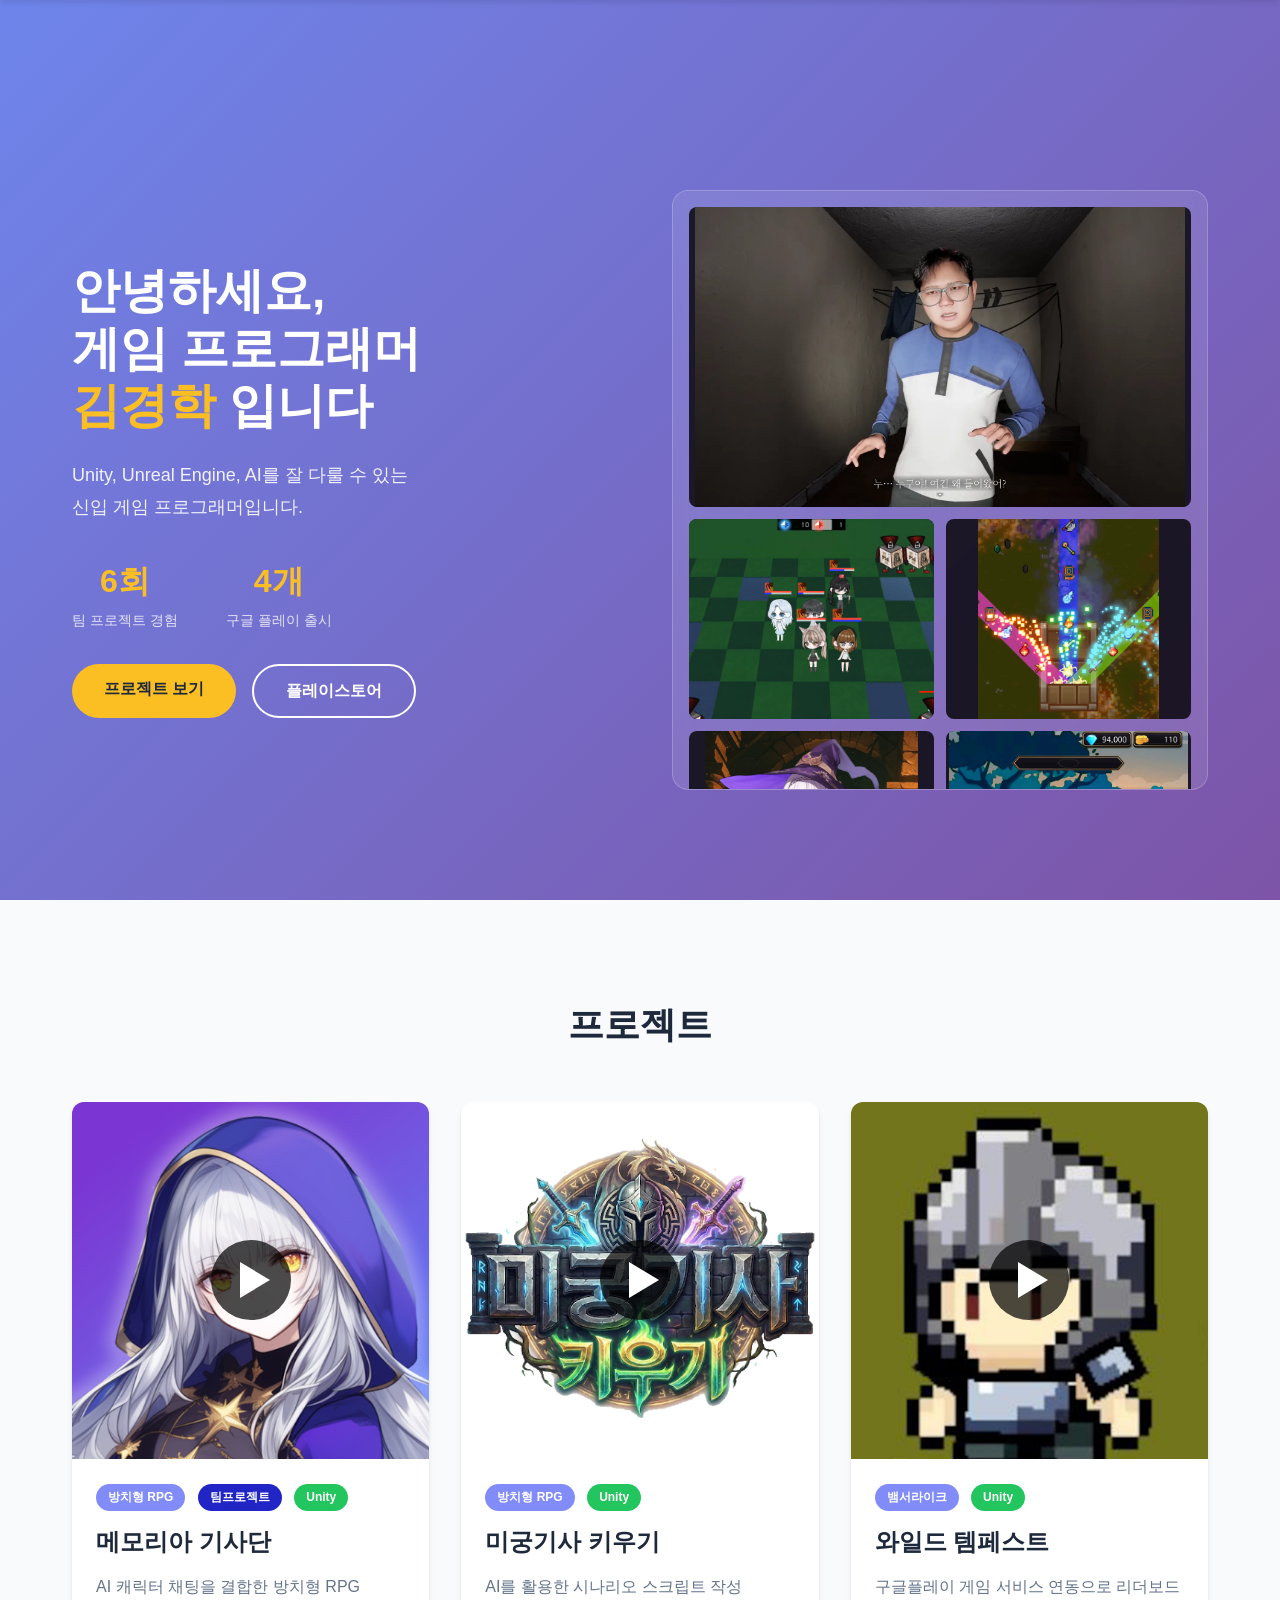
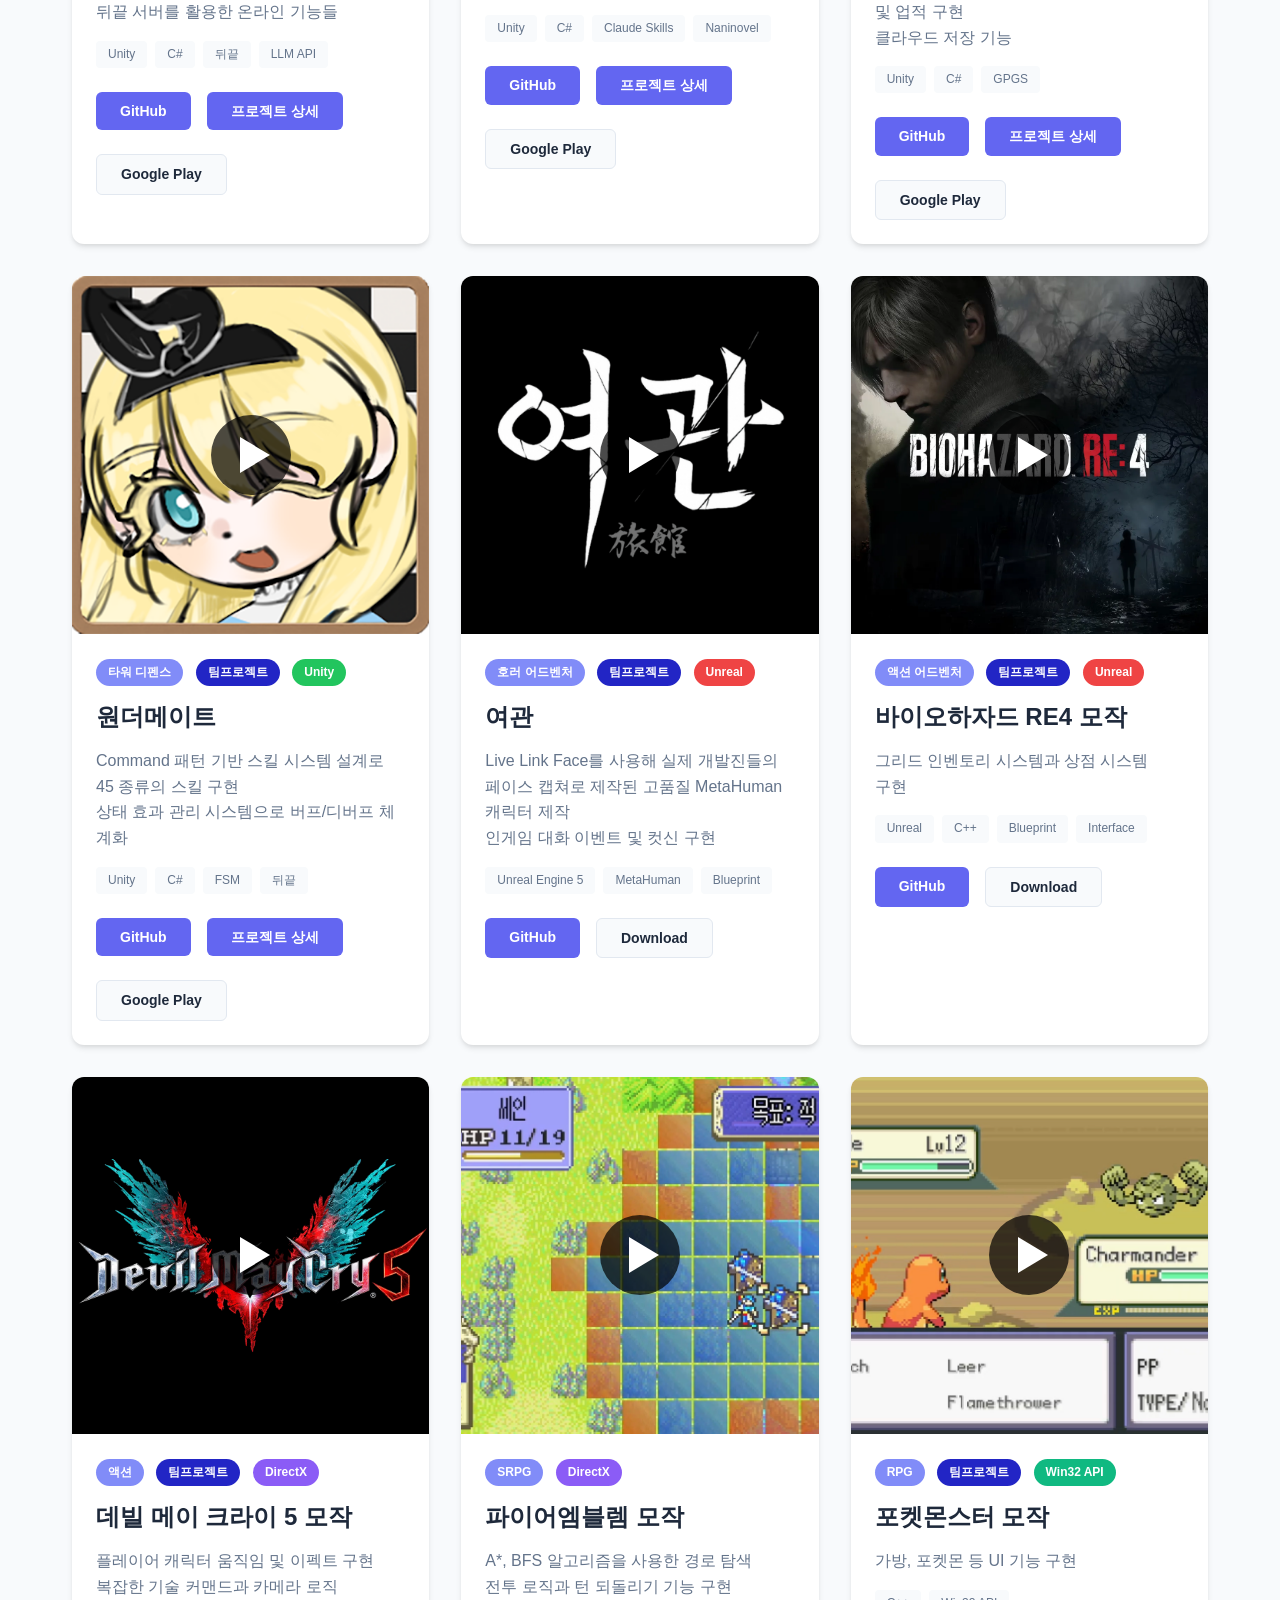
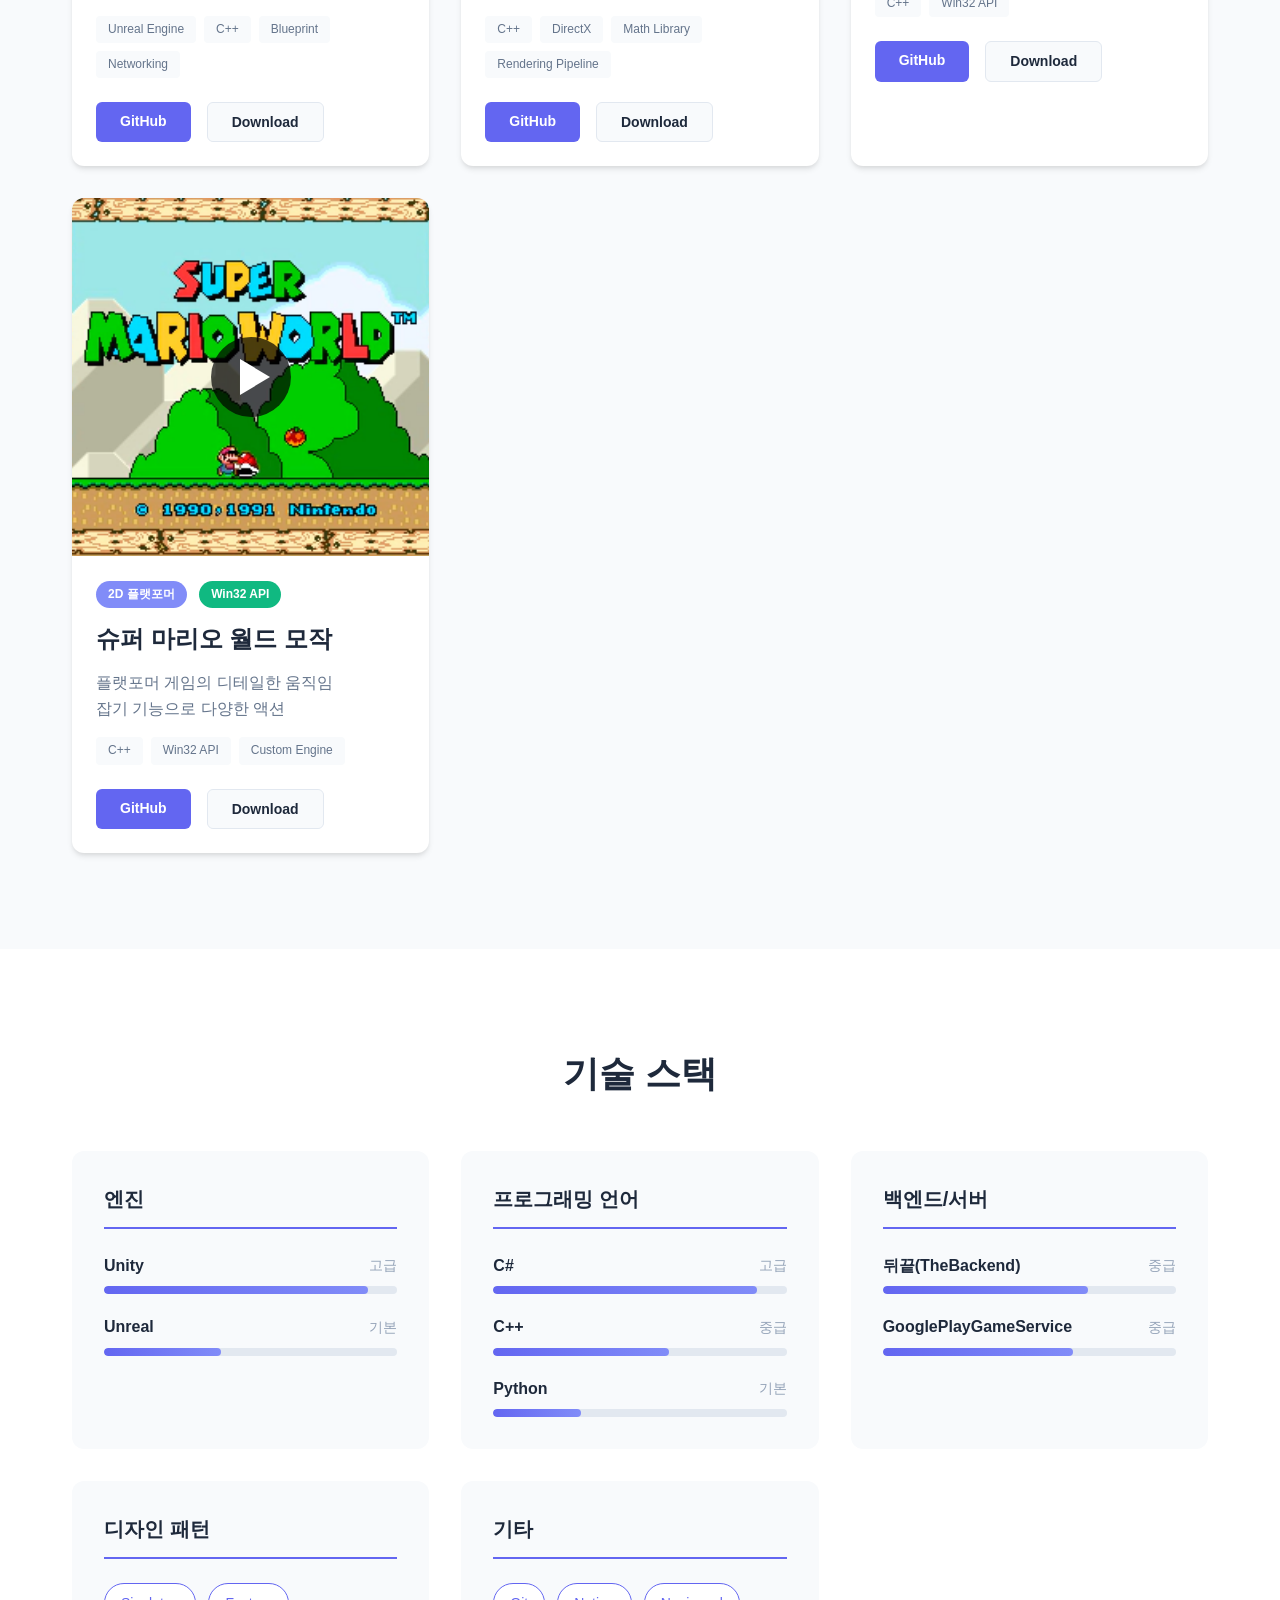
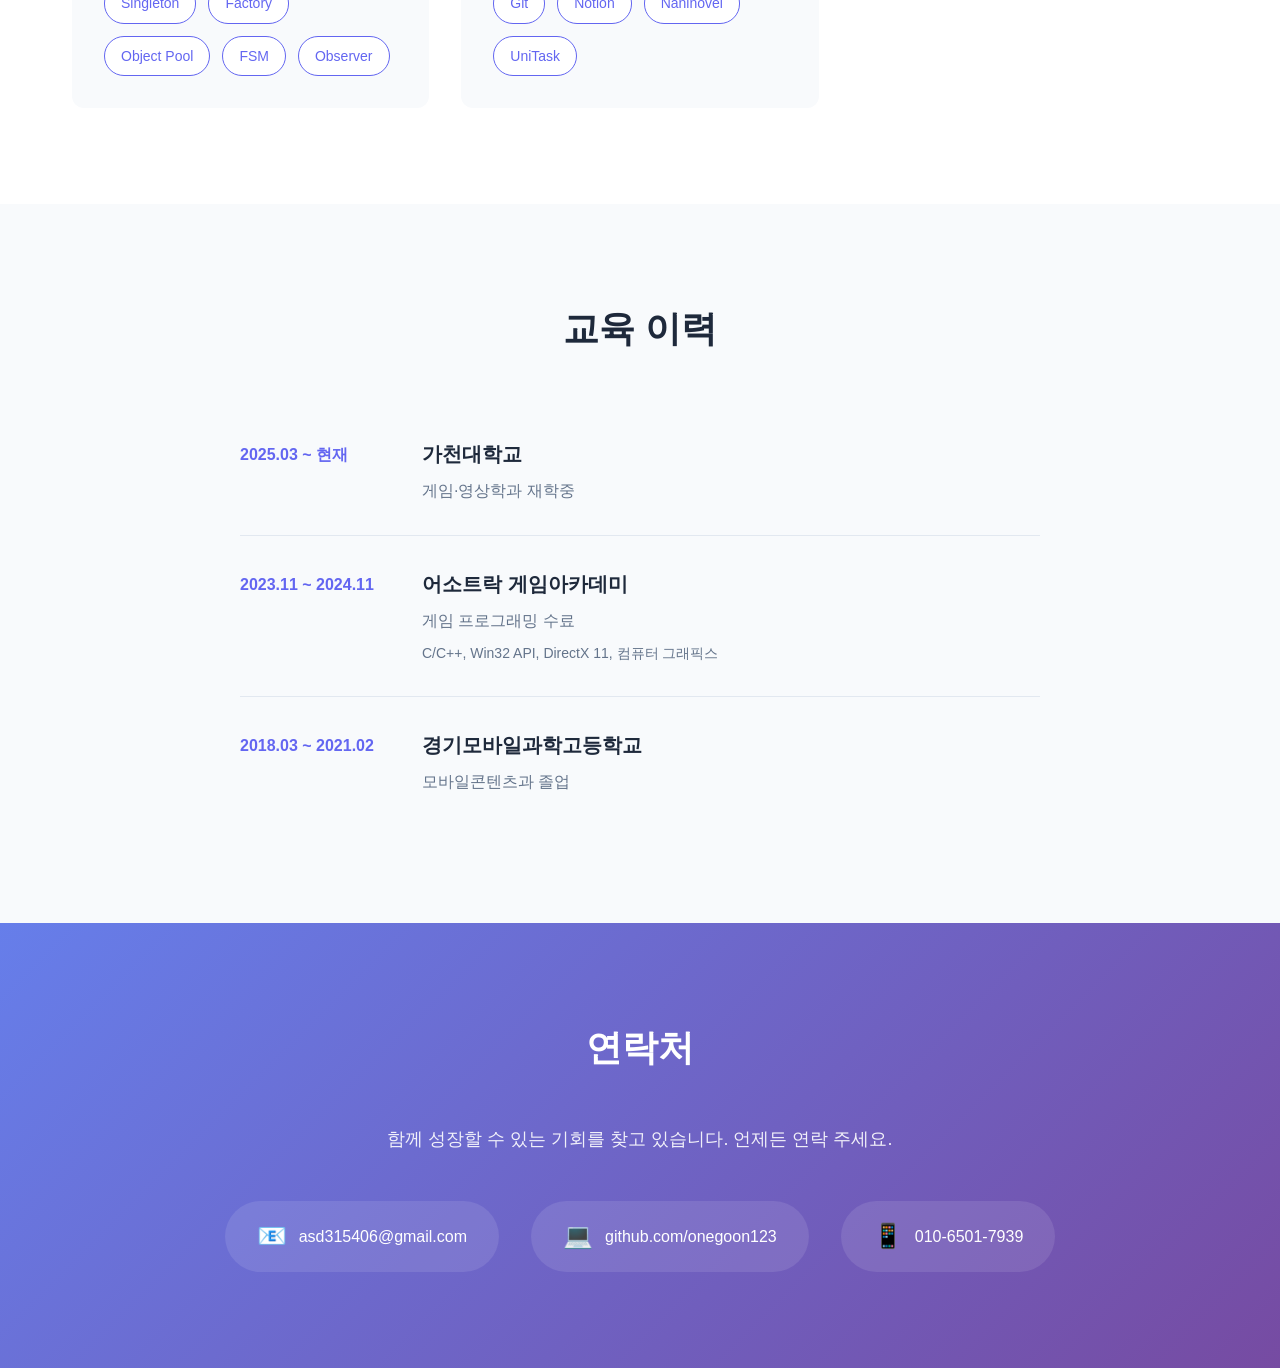
==== index.html @ 4d5b037d "메인페이지 업데이트" ====
<!DOCTYPE html>
<html lang="ko">
<head>
    <meta charset="UTF-8">
    <meta name="viewport" content="width=device-width, initial-scale=1.0">
    <title>김경학 - 게임 프로그래머 포트폴리오</title>

    <!-- SEO Meta Tags -->
    <meta name="description" content="김경학의 게임 프로그래머 포트폴리오. Unity, C#, 뒤끝 등을 활용한 방치형 RPG, 뱀서라이크, 타워 디펜스 등 다양한 장르의 게임 개발 프로젝트 소개">
    <meta name="keywords" content="게임 프로그래머, 유니티, Unity, C#, 게임 개발, 방치형 RPG, 뱀서라이크, 타워 디펜스, 포트폴리오, 뒤끝, GPGS">
    <meta name="author" content="김경학">
    <meta name="robots" content="index, follow">
    <meta name="theme-color" content="#6366f1">

    <!-- Open Graph / Facebook / KakaoTalk -->
    <meta property="og:type" content="website">
    <meta property="og:site_name" content="김경학 포트폴리오">
    <meta property="og:title" content="김경학 - 게임 프로그래머 포트폴리오">
    <meta property="og:description" content="Unity, C# 전문 게임 프로그래머 김경학의 포트폴리오. 방치형 RPG, 뱀서라이크, 타워 디펜스 등 다양한 게임 개발 프로젝트를 확인하세요.">
    <meta property="og:url" content="https://onegoon123.github.io/portfolio/">
    <meta property="og:image" content="./Images/metaimage.webp">
    <meta property="og:image:alt" content="김경학 게임 프로그래머 포트폴리오 대표 이미지">
    <meta property="og:image:width" content="1200">
    <meta property="og:image:height" content="630">
    <meta property="og:locale" content="ko_KR">

    <!-- Twitter -->
    <meta name="twitter:card" content="summary_large_image">
    <meta name="twitter:title" content="김경학 - 게임 프로그래머 포트폴리오">
    <meta name="twitter:description" content="Unity, C# 전문 게임 프로그래머 김경학의 포트폴리오. 방치형 RPG, 뱀서라이크, 타워 디펜스 등 다양한 게임 개발 프로젝트를 확인하세요.">
    <meta name="twitter:image" content="./Images/metaimage.webp">

    <!-- Canonical URL -->
    <link rel="canonical" href="https://onegoon123.github.io/portfolio/">

    <!-- Preconnect -->
    <link rel="preconnect" href="https://fonts.googleapis.com">
    <link rel="preconnect" href="https://fonts.gstatic.com" crossorigin>

    <link rel="stylesheet" href="css/style.css">
</head>
<body>
    <!-- Navigation -->
    <nav class="navbar">
        <div class="container">
            <a href="#" class="logo">김경학 Portfolio</a>
            <div class="nav-menu" id="navMenu">
                <a href="#about" class="nav-link">소개</a>
                <div class="nav-item dropdown">
                    <a href="#" class="nav-link dropdown-toggle">프로젝트</a>
                    <div class="dropdown-menu">
                        <a href="메모리아기사단_상세.html" class="dropdown-item">메모리아 기사단</a>
                        <a href="미궁기사키우기_상세.html" class="dropdown-item">미궁기사 키우기</a>
                        <a href="와일드템페스트_상세.html" class="dropdown-item">와일드 템페스트</a>
                        <a href="원더메이트_상세.html" class="dropdown-item">원더메이트</a>
                    </div>
                </div>
                <a href="#skills" class="nav-link">기술 스택</a>
                <a href="#contact" class="nav-link">연락처</a>
            </div>
            <button class="hamburger" id="hamburger">
                <span></span>
                <span></span>
                <span></span>
            </button>
        </div>
    </nav>

    <!-- Hero Section -->
    <section class="hero" id="about">
        <div class="container">
            <div class="hero-content">
                <div class="hero-text">
                    <h1>안녕하세요,<br>게임 프로그래머<br><span class="highlight">김경학</span> 입니다</h1>
                    <p class="hero-subtitle">Unity, Unreal Engine, AI를 잘 다룰 수 있는<br>신입 게임 프로그래머입니다.</p>
                    <div class="hero-stats">
                        <div class="stat-item">
                            <span class="stat-number">6회</span>
                            <span class="stat-label">팀 프로젝트 경험</span>
                        </div>
                        <div class="stat-item">
                            <span class="stat-number">4개</span>
                            <span class="stat-label">구글 플레이 출시</span>
                        </div>
                    </div>
                    <div class="hero-buttons">
                        <a href="#projects" class="btn btn-primary">프로젝트 보기</a>
                        <a href="https://play.google.com/store/apps/developer?id=KH%EA%B2%8C%EC%9E%84&hl=ko" class="btn btn-outline" target="_blank" rel="noopener">플레이스토어</a>
                    </div>
                </div>
                <div class="hero-image">
                    <div class="screenshot-gallery">
                        <div class="screenshot-item" data-src="./Images/스크린샷1.webp">
                            <img src="./Images/스크린샷1.webp" alt="게임 스크린샷 1" class="screenshot">
                            <div class="screenshot-description">
                                <div class="screenshot-title">여관</div>
                                <div class="screenshot-desc">페이스 캡쳐로 제작한 메타휴먼 캐릭터</div>
                            </div>
                        </div>
                        <div class="screenshot-item" data-src="./Images/스크린샷2.webp">
                            <img src="./Images/스크린샷2.webp" alt="게임 스크린샷 2" class="screenshot">
                            <div class="screenshot-description">
                                <div class="screenshot-title">원더메이트</div>
                                <div class="screenshot-desc">타워 디펜스</div>
                            </div>
                        </div>
                        <div class="screenshot-item" data-src="./Images/스크린샷3.webp">
                            <img src="./Images/스크린샷3.webp" alt="게임 스크린샷 3" class="screenshot">
                            <div class="screenshot-description">
                                <div class="screenshot-title">와일드 템페스트</div>
                                <div class="screenshot-desc">뱀서라이크 보물상자 연출</div>
                            </div>
                        </div>
                        <div class="screenshot-item" data-src="./Images/스크린샷4.webp">
                            <img src="./Images/스크린샷4.webp" alt="게임 스크린샷 4" class="screenshot">
                            <div class="screenshot-description">
                                <div class="screenshot-title">미궁기사 키우기</div>
                                <div class="screenshot-desc">AI 활용 비주얼노벨 스크립트</div>
                            </div>
                        </div>
                        <div class="screenshot-item" data-src="./Images/스크린샷5.webp">
                            <img src="./Images/스크린샷5.webp" alt="게임 스크린샷 5" class="screenshot">
                            <div class="screenshot-description">
                                <div class="screenshot-title">메모리아 기사단</div>
                                <div class="screenshot-desc">방치형 RPG</div>
                            </div>
                        </div>
                        <div class="screenshot-item" data-src="./Images/스크린샷6.webp">
                            <img src="./Images/스크린샷6.webp" alt="게임 스크린샷 6" class="screenshot">
                            <div class="screenshot-description">
                                <div class="screenshot-title">메모리아 기사단</div>
                                <div class="screenshot-desc">LLM 캐릭터 채팅</div>
                            </div>
                        </div>
                        <div class="screenshot-item" data-src="./Images/스크린샷7.webp">
                            <img src="./Images/스크린샷7.webp" alt="게임 스크린샷 7" class="screenshot">
                            <div class="screenshot-description">
                                <div class="screenshot-title">DMC5 모작</div>
                                <div class="screenshot-desc">3D 액션</div>
                            </div>
                        </div>
                        <div class="screenshot-item" data-src="./Images/스크린샷8.webp">
                            <img src="./Images/스크린샷8.webp" alt="게임 스크린샷 8" class="screenshot">
                            <div class="screenshot-description">
                                <div class="screenshot-title">바이오하자드 RE4 모작</div>
                                <div class="screenshot-desc">그리드 인벤토리 시스템</div>
                            </div>
                        </div>
                        <div class="screenshot-item" data-src="./Images/스크린샷9.webp">
                            <img src="./Images/스크린샷9.webp" alt="게임 스크린샷 9" class="screenshot">
                            <div class="screenshot-description">
                                <div class="screenshot-title">바이오하자드 RE4 모작</div>
                                <div class="screenshot-desc">상점</div>
                            </div>
                        </div>
                    </div>
                </div>

                <!-- Image Modal -->
                <div id="imageModal" class="image-modal">
                    <span class="modal-close">&times;</span>
                    <img class="modal-content" id="modalImage">
                </div>
            </div>
        </div>
    </section>

    <!-- Projects Section -->
    <section class="projects" id="projects">
        <div class="container">
            <h2 class="section-title">프로젝트</h2>
            <div class="project-grid">

                <!-- Project 1 -->
                <div class="project-card">
                    <div class="project-image">
                        <a href="https://youtube.com/shorts/ODL8KZSSxWY?feature=share" class="video-thumbnail" target="_blank" rel="noopener">
                            <img src="./Images/메모리아기사단.webp" alt="메모리아 기사단 게임플레이 영상">
                            <div class="play-icon"></div>
                        </a>
                    </div>
                    <div class="project-content">
                        <span class="project-tag">방치형 RPG</span>
                        <span class="teamproject-tag">팀프로젝트</span>
                        <span class="engine-tag unity">Unity</span>
                        <h3 class="project-title">메모리아 기사단</h3>
                        <p class="project-description">AI 캐릭터 채팅을 결합한 방치형 RPG<br>뒤끝 서버를 활용한 온라인 기능들</p>
                        <div class="project-tech">
                            <span>Unity</span>
                            <span>C#</span>
                            <span>뒤끝</span>
                            <span>LLM API</span>
                        </div>
                        <div class="project-links">
                            <a href="https://github.com/onegoon123/MemoriaKnights" class="project-link" target="_blank" rel="noopener">GitHub</a>
                            <a href="메모리아기사단_상세.html" class="project-link" target="_blank" rel="noopener">프로젝트 상세</a>
                        </div>
                        <div class="project-links">
                            <a href="https://play.google.com/store/apps/details?id=com.WIG.ProjectWIG&pcampaignid=web_share" class="project-link demo" target="_blank" rel="noopener" download>Google Play</a>
                        </div>
                    </div>
                </div>

                <!-- Project 2 -->
                <div class="project-card">
                    <div class="project-image">
                        <a href="https://youtu.be/R8dcmggL7q8?si=8H-XpV94zPBIIrs_" class="video-thumbnail" target="_blank" rel="noopener">
                            <img src="./Images/미궁기사키우기.webp" alt="미궁기사 키우기 게임플레이 영상">
                            <div class="play-icon"></div>
                        </a>
                    </div>
                    <div class="project-content">
                        <span class="project-tag">방치형 RPG</span>
                        <span class="engine-tag unity">Unity</span>
                        <h3 class="project-title">미궁기사 키우기</h3>
                        <p class="project-description">AI를 활용한 시나리오 스크립트 작성</p>
                        <div class="project-tech">
                            <span>Unity</span>
                            <span>C#</span>
                            <span>Claude Skills</span>
                            <span>Naninovel</span>
                        </div>
                        <div class="project-links">
                            <a href="https://github.com/onegoon123/LabyrinthKnight" class="project-link" target="_blank" rel="noopener">GitHub</a>
                            <a href="미궁기사키우기_상세.html" class="project-link" target="_blank" rel="noopener">프로젝트 상세</a>
                        </div>
                        <div class="project-links">
                            <a href="https://play.google.com/store/apps/details?id=com.KH.IG&pcampaignid=web_share" class="project-link demo" target="_blank" rel="noopener" download>Google Play</a>
                        </div>
                    </div>
                </div>

                <!-- Project 3 -->
                <div class="project-card">
                    <div class="project-image">
                        <a href="https://youtu.be/-uOmkaCi350?si=SIkBk0OjHL1WrGm2" class="video-thumbnail" target="_blank" rel="noopener">
                            <img src="./Images/와일드템페스트.webp" alt="와일드 템페스트 게임플레이 영상">
                            <div class="play-icon"></div>
                        </a>
                    </div>
                    <div class="project-content">
                        <span class="project-tag">뱀서라이크</span>
                        <span class="engine-tag unity">Unity</span>
                        <h3 class="project-title">와일드 템페스트</h3>
                        <p class="project-description">구글플레이 게임 서비스 연동으로 리더보드 및 업적 구현<br>클라우드 저장 기능</p>
                        <div class="project-tech">
                            <span>Unity</span>
                            <span>C#</span>
                            <span>GPGS</span>
                        </div>
                        <div class="project-links">
                            <a href="https://github.com/onegoon123" class="project-link" target="_blank" rel="noopener">GitHub</a>
                            <a href="와일드템페스트_상세.html" class="project-link" target="_blank" rel="noopener">프로젝트 상세</a>
                        </div>
                        <div class="project-links">
                            <a href="https://play.google.com/store/apps/details?id=com.KHGame.WildSurvival&pcampaignid=web_share" class="project-link demo" target="_blank" rel="noopener" download>Google Play</a>
                        </div>
                    </div>
                </div>

                <!-- Project 4 -->
                <div class="project-card">
                    <div class="project-image">
                        <a href="https://youtu.be/OwavoZ98NgQ?si=WJg5D1sNNLtlOjkW" class="video-thumbnail" target="_blank" rel="noopener">
                            <img src="./Images/원더메이트.webp" alt="원더메이트" class="project-img">
                            <div class="play-icon"></div>
                        </a>
                    </div>
                    <div class="project-content">
                        <span class="project-tag">타워 디펜스</span>
                        <span class="teamproject-tag">팀프로젝트</span>
                        <span class="engine-tag unity">Unity</span>
                        <h3 class="project-title">원더메이트</h3>
                        <p class="project-description">Command 패턴 기반 스킬 시스템 설계로 45 종류의 스킬 구현<br>상태 효과 관리 시스템으로 버프/디버프 체계화</p>
                        <div class="project-tech">
                            <span>Unity</span>
                            <span>C#</span>
                            <span>FSM</span>
                            <span>뒤끝</span>
                        </div>
                        <div class="project-links">
                            <a href="https://github.com/onegoon123" class="project-link" target="_blank" rel="noopener">GitHub</a>
                            <a href="원더메이트_상세.html" class="project-link" target="_blank" rel="noopener">프로젝트 상세</a>
                        </div>
                        <div class="project-links">
                            <a href="https://play.google.com/store/apps/details?id=com.KHGame.WonderMate&pcampaignid=web_share" class="project-link demo" target="_blank" rel="noopener" download>Google Play</a>
                        </div>
                    </div>
                </div>

                <!-- Project 5 -->
                <div class="project-card">
                    <div class="project-image">
                        <a href="https://youtu.be/tI8UoKhYg0E" class="video-thumbnail" target="_blank" rel="noopener">
                            <img src="./Images/여관.webp" alt="여관" class="project-img">
                            <div class="play-icon"></div>
                        </a>
                    </div>
                    <div class="project-content">
                        <span class="project-tag">호러 어드벤처</span>
                        <span class="teamproject-tag">팀프로젝트</span>
                        <span class="engine-tag unreal">Unreal</span>
                        <h3 class="project-title">여관</h3>
                        <p class="project-description">Live Link Face를 사용해 실제 개발진들의 페이스 캡쳐로 제작된 고품질 MetaHuman 캐릭터 제작<br>인게임 대화 이벤트 및 컷신 구현</p>
                        <div class="project-tech">
                            <span>Unreal Engine 5</span>
                            <span>MetaHuman</span>
                            <span>Blueprint</span>
                        </div>
                        <div class="project-links">
                            <a href="https://github.com/onegoon123" class="project-link" target="_blank" rel="noopener">GitHub</a>
                            <a href="https://drive.google.com/file/d/1Dygttq4Yuxdx1qzb8JvkOzv7Q65RGBPR/view?usp=drive_link" class="project-link demo" target="_blank" rel="noopener" download>Download</a>
                        </div>
                    </div>
                </div>

                <!-- Project 10 -->
                <div class="project-card">
                    <div class="project-image">
                        <a href="https://youtu.be/AYtNBd47xLs?si=PtWZmLuBZCwAfgNW" class="video-thumbnail" target="_blank" rel="noopener">
                            <img src="./Images/RE4.webp" alt="BiohazardRe4 게임플레이 영상">
                            <div class="play-icon"></div>
                        </a>
                    </div>
                    <div class="project-content">
                        <span class="project-tag">액션 어드벤처</span>
                        <span class="teamproject-tag">팀프로젝트</span>
                        <span class="engine-tag unreal">Unreal</span>
                        <h3 class="project-title">바이오하자드 RE4 모작</h3>
                        <p class="project-description">그리드 인벤토리 시스템과 상점 시스템<br>구현</p>
                        <div class="project-tech">
                            <span>Unreal</span>
                            <span>C++</span>
                            <span>Blueprint</span>
                            <span>Interface</span>
                        </div>
                        <div class="project-links">
                            <a href="https://github.com/rudtlrdl96/BiohazardRe4" class="project-link" target="_blank" rel="noopener">GitHub</a>
                            <a href="https://drive.google.com/file/d/1BQigPbnvmMZAOyc8CbMgA2kAMFlBm60M/view?usp=sharing" class="project-link demo" target="_blank" rel="noopener" download>Download</a>
                        </div>
                    </div>
                </div>

                <!-- Project 6 -->
                <div class="project-card">
                    <div class="project-image">
                        <a href="https://youtu.be/6pActsRNUnA?si=f8J53GLsciB58b4G" class="video-thumbnail" target="_blank" rel="noopener">
                            <img src="./Images/DMC.webp" alt="DMC5 모작 게임플레이 영상">
                            <div class="play-icon"></div>
                        </a>
                    </div>
                    <div class="project-content">
                        <span class="project-tag">액션</span>
                        <span class="teamproject-tag">팀프로젝트</span>
                        <span class="engine-tag directx">DirectX</span>
                        <h3 class="project-title">데빌 메이 크라이 5 모작</h3>
                        <p class="project-description">플레이어 캐릭터 움직임 및 이펙트 구현<br>복잡한 기술 커맨드과 카메라 로직</p>
                        <div class="project-tech">
                            <span>Unreal Engine</span>
                            <span>C++</span>
                            <span>Blueprint</span>
                            <span>Networking</span>
                        </div>
                        <div class="project-links">
                            <a href="https://github.com/rudtlrdl96/DMC5" class="project-link" target="_blank" rel="noopener">GitHub</a>
                            <a href="https://drive.google.com/file/d/1Ttj-wddjmTxE2jM5kSX5SefnMrLcACjq/view?usp=sharing" class="project-link demo" target="_blank" rel="noopener" download>Download</a>
                        </div>
                    </div>
                </div>

                <!-- Project 8 -->
                <div class="project-card">
                    <div class="project-image">
                        <a href="https://youtu.be/UdB202DavTI?si=wjTEHpEmufyYXN04" class="video-thumbnail" target="_blank" rel="noopener">
                            <img src="./Images/FE.webp" alt="FireEmblem DirectX 게임플레이 영상">
                            <div class="play-icon"></div>
                        </a>
                    </div>
                    <div class="project-content">
                        <span class="project-tag">SRPG</span>
                        <span class="engine-tag directx">DirectX</span>
                        <h3 class="project-title">파이어엠블렘 모작</h3>
                        <p class="project-description">A*, BFS 알고리즘을 사용한 경로 탐색<br>전투 로직과 턴 되돌리기 기능 구현</p>
                        <div class="project-tech">
                            <span>C++</span>
                            <span>DirectX</span>
                            <span>Math Library</span>
                            <span>Rendering Pipeline</span>
                        </div>
                        <div class="project-links">
                            <a href="https://github.com/onegoon123/FireEmblem_DirectX" class="project-link" target="_blank" rel="noopener">GitHub</a>
                            <a href="https://github.com/onegoon123/FireEmblem_DirectX/releases/download/1.0/FireEmblem.zip" class="project-link demo" target="_blank" rel="noopener" download>Download</a>
                        </div>
                    </div>
                </div>

                <!-- Project 9 -->
                <div class="project-card">
                    <div class="project-image">
                        <a href="https://youtu.be/8jVTPhwwT4I?si=EKxOCqEMt4iG0ECv" class="video-thumbnail" target="_blank" rel="noopener">
                            <img src="./Images/Pokemon.webp" alt="PocketMon API 게임플레이 영상">
                            <div class="play-icon"></div>
                        </a>
                    </div>
                    <div class="project-content">
                        <span class="project-tag">RPG</span>
                        <span class="teamproject-tag">팀프로젝트</span>
                        <span class="engine-tag custom">Win32 API</span>
                        <h3 class="project-title">포켓몬스터 모작</h3>
                        <p class="project-description">가방, 포켓몬 등 UI 기능 구현</p>
                        <div class="project-tech">
                            <span>C++</span>
                            <span>Win32 API</span>
                        </div>
                        <div class="project-links">
                            <a href="https://github.com/KyungUnMin/PocketMon" class="project-link" target="_blank" rel="noopener">GitHub</a>
                            <a href="https://github.com/KyungUnMin/PocketMon/releases/download/1.0/Pokemon.zip" class="project-link demo" target="_blank" rel="noopener" download>Download</a>
                        </div>
                    </div>
                </div>

                <!-- Project 7 -->
                <div class="project-card">
                    <div class="project-image">
                        <a href="https://youtu.be/E81ikakN7ys?si=SFCny_2sWjgsEL7R" class="video-thumbnail" target="_blank" rel="noopener">
                            <img src="./Images/SMW.webp" alt="슈퍼 마리오 월드 게임플레이 영상">
                            <div class="play-icon"></div>
                        </a>
                    </div>
                    <div class="project-content">
                        <span class="project-tag">2D 플랫포머</span>
                        <span class="engine-tag custom">Win32 API</span>
                        <h3 class="project-title">슈퍼 마리오 월드 모작</h3>
                        <p class="project-description">플랫포머 게임의 디테일한 움직임<br>잡기 기능으로 다양한 액션</p>
                        <div class="project-tech">
                            <span>C++</span>
                            <span>Win32 API</span>
                            <span>Custom Engine</span>
                        </div>
                        <div class="project-links">
                            <a href="https://github.com/onegoon123/SuperMarioWorld_API" class="project-link" target="_blank" rel="noopener">GitHub</a>
                            <a href="https://github.com/onegoon123/SuperMarioWorld_API/releases/download/1.0/SuperMarioWorld.zip" class="project-link demo" target="_blank" rel="noopener" download>Download</a>
                        </div>
                    </div>
                </div>

            </div>
        </div>
    </section>

    <!-- Skills Section -->
    <section class="skills" id="skills">
        <div class="container">
            <h2 class="section-title">기술 스택</h2>
            <div class="skills-grid">

                <div class="skill-category">
                    <h3 class="skill-category-title">엔진</h3>
                    <div class="skill-items">
                        <div class="skill-item">
                            <div class="skill-info">
                                <span class="skill-name">Unity</span>
                                <span class="skill-level">고급</span>
                            </div>
                            <div class="skill-bar">
                                <div class="skill-fill" style="width: 90%"></div>
                            </div>
                        </div>
                        <div class="skill-item">
                            <div class="skill-info">
                                <span class="skill-name">Unreal</span>
                                <span class="skill-level">기본</span>
                            </div>
                            <div class="skill-bar">
                                <div class="skill-fill" style="width: 40%"></div>
                            </div>
                        </div>
                    </div>
                </div>

                <div class="skill-category">
                    <h3 class="skill-category-title">프로그래밍 언어</h3>
                    <div class="skill-items">
                        <div class="skill-item">
                            <div class="skill-info">
                                <span class="skill-name">C#</span>
                                <span class="skill-level">고급</span>
                            </div>
                            <div class="skill-bar">
                                <div class="skill-fill" style="width: 90%"></div>
                            </div>
                        </div>
                        <div class="skill-item">
                            <div class="skill-info">
                                <span class="skill-name">C++</span>
                                <span class="skill-level">중급</span>
                            </div>
                            <div class="skill-bar">
                                <div class="skill-fill" style="width: 60%"></div>
                            </div>
                        </div>
                        <div class="skill-item">
                            <div class="skill-info">
                                <span class="skill-name">Python</span>
                                <span class="skill-level">기본</span>
                            </div>
                            <div class="skill-bar">
                                <div class="skill-fill" style="width: 30%"></div>
                            </div>
                        </div>
                    </div>
                </div>

                <div class="skill-category">
                    <h3 class="skill-category-title">백엔드/서버</h3>
                    <div class="skill-items">
                        <div class="skill-item">
                            <div class="skill-info">
                                <span class="skill-name">뒤끝(TheBackend)</span>
                                <span class="skill-level">중급</span>
                            </div>
                            <div class="skill-bar">
                                <div class="skill-fill" style="width: 70%"></div>
                            </div>
                        </div>
                        <div class="skill-item">
                            <div class="skill-info">
                                <span class="skill-name">GooglePlayGameService</span>
                                <span class="skill-level">중급</span>
                            </div>
                            <div class="skill-bar">
                                <div class="skill-fill" style="width: 65%"></div>
                            </div>
                        </div>
                    </div>
                </div>

                <div class="skill-category">
                    <h3 class="skill-category-title">디자인 패턴</h3>
                    <div class="skill-tags">
                        <span class="skill-tag">Singleton</span>
                        <span class="skill-tag">Factory</span>
                        <span class="skill-tag">Object Pool</span>
                        <span class="skill-tag">FSM</span>
                        <span class="skill-tag">Observer</span>
                    </div>
                </div>

                <div class="skill-category">
                    <h3 class="skill-category-title">기타</h3>
                    <div class="skill-tags">
                        <span class="skill-tag">Git</span>
                        <span class="skill-tag">Notion</span>
                        <span class="skill-tag">Naninovel</span>
                        <span class="skill-tag">UniTask</span>
                    </div>
                </div>

            </div>
        </div>
    </section>

    <!-- Education Section -->
    <section class="education">
        <div class="container">
            <h2 class="section-title">교육 이력</h2>
            <div class="education-timeline">

                <div class="education-item">
                    <div class="education-date">2025.03 ~ 현재</div>
                    <div class="education-content">
                        <h3>가천대학교</h3>
                        <p>게임·영상학과 재학중</p>
                    </div>
                </div>

                <div class="education-item">
                    <div class="education-date">2023.11 ~ 2024.11</div>
                    <div class="education-content">
                        <h3>어소트락 게임아카데미</h3>
                        <p>게임 프로그래밍 수료</p>
                        <p class="education-detail">C/C++, Win32 API, DirectX 11, 컴퓨터 그래픽스</p>
                    </div>
                </div>

                <div class="education-item">
                    <div class="education-date">2018.03 ~ 2021.02</div>
                    <div class="education-content">
                        <h3>경기모바일과학고등학교</h3>
                        <p>모바일콘텐츠과 졸업</p>
                    </div>
                </div>

            </div>
        </div>
    </section>

    <!-- Contact Section -->
    <section class="contact" id="contact">
        <div class="container">
            <h2 class="section-title">연락처</h2>
            <div class="contact-content">
                <p class="contact-description">함께 성장할 수 있는 기회를 찾고 있습니다. 언제든 연락 주세요.</p>
                <div class="contact-links">
                    <a href="mailto:asd315406@gmail.com" class="contact-link">
                        <span class="contact-icon">📧</span>
                        <span>asd315406@gmail.com</span>
                    </a>
                    <a href="https://github.com/onegoon123" class="contact-link" target="_blank" rel="noopener">
                        <span class="contact-icon">💻</span>
                        <span>github.com/onegoon123</span>
                    </a>
                    <a href="tel:010-6501-7939" class="contact-link">
                        <span class="contact-icon">📱</span>
                        <span>010-6501-7939</span>
                    </a>
                </div>
            </div>
        </div>
    </section>

    <script src="js/main.js"></script>
</body>
</html>
---- css/style.css ----
/* Reset & Base Styles */
* {
    margin: 0;
    padding: 0;
    box-sizing: border-box;
}

:root {
    --primary-color: #6366f1;
    --primary-dark: #4f46e5;
    --primary-light: #818cf8;
    --text-dark: #1e293b;
    --text-gray: #64748b;
    --text-light: #94a3b8;
    --bg-dark: #0f172a;
    --bg-light: #f8fafc;
    --bg-card: #ffffff;
    --border-color: #e2e8f0;
    --shadow: 0 4px 6px -1px rgba(0, 0, 0, 0.1), 0 2px 4px -1px rgba(0, 0, 0, 0.06);
    --shadow-lg: 0 10px 15px -3px rgba(0, 0, 0, 0.1), 0 4px 6px -2px rgba(0, 0, 0, 0.05);
}

html {
    scroll-behavior: smooth;
}

body {
    font-family: -apple-system, BlinkMacSystemFont, 'Segoe UI', Roboto, 'Helvetica Neue', Arial, sans-serif;
    line-height: 1.6;
    color: var(--text-dark);
    background-color: var(--bg-light);
}

.container {
    max-width: 1200px;
    margin: 0 auto;
    padding: 0 2rem;
}

/* Navigation */
.navbar {
    position: fixed;
    top: 0;
    left: 0;
    right: 0;
    background-color: rgba(255, 255, 255, 0.95);
    backdrop-filter: blur(10px);
    box-shadow: var(--shadow);
    z-index: 1000;
    transition: all 0.3s ease;
}

.navbar .container {
    display: flex;
    justify-content: space-between;
    align-items: center;
    padding: 1rem 2rem;
}

.logo {
    font-size: 1.5rem;
    font-weight: 700;
    color: var(--primary-color);
    text-decoration: none;
}

.nav-menu {
    display: flex;
    gap: 2rem;
}

.nav-link {
    color: var(--text-dark);
    text-decoration: none;
    font-weight: 500;
    transition: color 0.3s ease;
    position: relative;
}

.nav-link:hover {
    color: var(--primary-color);
}

.nav-link::after {
    content: '';
    position: absolute;
    bottom: -5px;
    left: 0;
    width: 0;
    height: 2px;
    background-color: var(--primary-color);
    transition: width 0.3s ease;
}

.nav-link:hover::after {
    width: 100%;
}

/* Dropdown Menu */
.nav-item {
    position: relative;
}

.dropdown-menu {
    position: absolute;
    top: 100%;
    left: 0;
    background: white;
    min-width: 180px;
    box-shadow: 0 4px 12px rgba(0, 0, 0, 0.1);
    border-radius: 8px;
    padding: 0.5rem 0;
    opacity: 0;
    visibility: hidden;
    transform: translateY(-10px);
    transition: all 0.3s ease;
    z-index: 1000;
}

.nav-item:hover .dropdown-menu,
.nav-item.dropdown.active .dropdown-menu {
    opacity: 1;
    visibility: visible;
    transform: translateY(0);
}

.dropdown-item {
    display: block;
    padding: 0.75rem 1rem;
    color: var(--text-dark);
    text-decoration: none;
    transition: background-color 0.2s ease;
}

.dropdown-item:hover {
    background-color: var(--bg-light);
    color: var(--primary-color);
}

.hamburger {
    display: none;
    flex-direction: column;
    gap: 4px;
    background: none;
    border: none;
    cursor: pointer;
}

.hamburger span {
    width: 25px;
    height: 3px;
    background-color: var(--text-dark);
    transition: all 0.3s ease;
}

/* Hero Section */
.hero {
    min-height: 100vh;
    display: flex;
    align-items: center;
    padding-top: 80px;
    background: linear-gradient(135deg, #667eea 0%, #764ba2 100%);
    color: white;
    position: relative;
    overflow: hidden;
}

.hero::before {
    content: '';
    position: absolute;
    top: 0;
    left: 0;
    right: 0;
    bottom: 0;
    background: url('data:image/svg+xml,<svg xmlns="http://www.w3.org/2000/svg" viewBox="0 0 100 100"><rect fill="%23ffffff" fill-opacity="0.05" width="100" height="100"/></svg>');
    background-size: 50px 50px;
}

.hero-content {
    display: grid;
    grid-template-columns: 1fr 1fr;
    gap: 4rem;
    align-items: center;
    position: relative;
    z-index: 1;
}

.hero-text h1 {
    font-size: 3rem;
    font-weight: 800;
    line-height: 1.2;
    margin-bottom: 1.5rem;
}

.hero-text .highlight {
    color: #fbbf24;
}

.hero-subtitle {
    font-size: 1.125rem;
    opacity: 0.9;
    margin-bottom: 2rem;
    line-height: 1.8;
}

.hero-stats {
    display: flex;
    gap: 3rem;
    margin-bottom: 2rem;
}

.stat-item {
    text-align: center;
}

.stat-number {
    display: block;
    font-size: 2rem;
    font-weight: 700;
    color: #fbbf24;
}

.stat-label {
    font-size: 0.875rem;
    opacity: 0.8;
}

.hero-buttons {
    display: flex;
    gap: 1rem;
}

.btn {
    padding: 0.75rem 2rem;
    border-radius: 50px;
    font-weight: 600;
    text-decoration: none;
    transition: all 0.3s ease;
    display: inline-block;
}

.btn-primary {
    background-color: #fbbf24;
    color: var(--text-dark);
}

.btn-primary:hover {
    background-color: #f59e0b;
    transform: translateY(-2px);
    box-shadow: var(--shadow-lg);
}

.btn-outline {
    background-color: transparent;
    color: white;
    border: 2px solid white;
}

.btn-outline:hover {
    background-color: white;
    color: var(--primary-color);
    transform: translateY(-2px);
}

.code-block {
    background-color: #1e293b;
    border-radius: 12px;
    padding: 1.5rem;
    box-shadow: var(--shadow-lg);
    transform: rotate(-3deg);
    transition: transform 0.3s ease;
}

.code-block:hover {
    transform: rotate(0deg);
}

.code-block pre {
    overflow-x: auto;
}

.code-block code {
    font-family: 'Fira Code', 'Courier New', monospace;
    font-size: 0.875rem;
    line-height: 1.6;
    color: #e2e8f0;
}

/* Screenshot Gallery */
.screenshot-gallery {
    display: grid;
    grid-template-columns: repeat(2, 1fr);
    gap: 0.75rem;
    background-color: rgba(255, 255, 255, 0.1);
    border-radius: 16px;
    padding: 1rem;
    backdrop-filter: blur(10px);
    border: 1px solid rgba(255, 255, 255, 0.2);
    max-height: 600px;
    overflow-y: auto;
    /* 커스텀 스크롤바 */
    scrollbar-width: thin;
    scrollbar-color: rgba(255, 255, 255, 0.3) transparent;
}

.screenshot-gallery::-webkit-scrollbar {
    width: 6px;
}

.screenshot-gallery::-webkit-scrollbar-track {
    background: transparent;
}

.screenshot-gallery::-webkit-scrollbar-thumb {
    background: rgba(255, 255, 255, 0.3);
    border-radius: 3px;
}

.screenshot-gallery::-webkit-scrollbar-thumb:hover {
    background: rgba(255, 255, 255, 0.5);
}

.screenshot-item {
    position: relative;
    border-radius: 8px;
    overflow: hidden;
    cursor: pointer;
    height: 200px;
}

.screenshot-item:first-child {
    grid-column: span 2;
    height: 300px;
}

.screenshot {
    width: 100%;
    height: 100%;
    object-fit: contain;
    background: rgba(0, 0, 0, 0.8);
    display: block;
    transition: transform 0.3s ease;
}

.screenshot-item:hover .screenshot {
    transform: scale(1.05);
}

.screenshot-description {
    position: absolute;
    bottom: 0;
    left: 0;
    right: 0;
    background: linear-gradient(to top, rgba(0, 0, 0, 0.9) 0%, rgba(0, 0, 0, 0.6) 50%, transparent 100%);
    color: white;
    padding: 2rem 1rem 0.75rem;
    opacity: 0;
    transform: translateY(10px);
    transition: opacity 0.3s ease, transform 0.3s ease;
    pointer-events: none;
}

.screenshot-item:hover .screenshot-description {
    opacity: 1;
    transform: translateY(0);
}

.screenshot-title {
    font-size: 0.9rem;
    font-weight: 600;
    margin-bottom: 0.25rem;
}

.screenshot-desc {
    font-size: 0.75rem;
    color: rgba(255, 255, 255, 0.8);
    line-height: 1.4;
}

/* Image Modal */
.image-modal {
    display: none;
    position: fixed;
    z-index: 9999;
    left: 0;
    top: 0;
    width: 100%;
    height: 100%;
    background-color: rgba(0, 0, 0, 0.9);
    cursor: zoom-out;
    align-items: center;
    justify-content: center;
    padding: 2rem;
}

.image-modal.show {
    display: flex;
}

.modal-content {
    max-width: 100%;
    max-height: 100%;
    object-fit: contain;
    animation: modalZoom 0.3s ease;
}

@keyframes modalZoom {
    from {
        opacity: 0;
        transform: scale(0.9);
    }
    to {
        opacity: 1;
        transform: scale(1);
    }
}

.modal-close {
    position: absolute;
    top: 20px;
    right: 30px;
    color: white;
    font-size: 40px;
    font-weight: bold;
    cursor: pointer;
    transition: color 0.3s ease;
    z-index: 10000;
}

.modal-close:hover {
    color: var(--primary-light);
}

/* About Section */
.about {
    padding: 6rem 0;
    background-color: white;
}

.section-title {
    font-size: 2.25rem;
    font-weight: 700;
    text-align: center;
    margin-bottom: 3rem;
    color: var(--text-dark);
}

.about-grid {
    display: grid;
    grid-template-columns: repeat(auto-fit, minmax(250px, 1fr));
    gap: 2rem;
}

.about-card {
    padding: 2rem;
    background-color: var(--bg-light);
    border-radius: 12px;
    transition: all 0.3s ease;
}

.about-card:hover {
    transform: translateY(-5px);
    box-shadow: var(--shadow-lg);
}

.about-icon {
    font-size: 3rem;
    margin-bottom: 1rem;
}

.about-card h3 {
    font-size: 1.25rem;
    margin-bottom: 1rem;
    color: var(--text-dark);
}

.about-card p {
    color: var(--text-gray);
    line-height: 1.8;
}

/* Projects Section */
.projects {
    padding: 6rem 0;
    background-color: var(--bg-light);
}

.project-grid {
    display: grid;
    grid-template-columns: repeat(auto-fit, minmax(350px, 1fr));
    gap: 2rem;
}

.project-card {
    background-color: white;
    border-radius: 12px;
    overflow: hidden;
    box-shadow: var(--shadow);
    transition: all 0.3s ease;
}

.project-card:hover {
    transform: translateY(-10px);
    box-shadow: var(--shadow-lg);
}
.project-image {
    aspect-ratio: 1 / 1;
    display: flex;
    align-items: center;
    justify-content: center;
    overflow: hidden;
}

.project-image img {
    width: 100%;
    height: 100%;
    object-fit: contain;
    padding: 1rem;
}

/* Video Thumbnail with Play Button */
.video-thumbnail {
    position: relative;
    width: 100%;
    height: 100%;
    cursor: pointer;
    overflow: hidden;
}

.video-thumbnail img {
    width: 100%;
    height: 100%;
    object-fit: cover;
    padding: 0;
    transition: transform 0.3s ease;
}

.video-thumbnail:hover img {
    transform: scale(1.05);
}

.play-icon {
    position: absolute;
    top: 50%;
    left: 50%;
    transform: translate(-50%, -50%);
    width: 80px;
    height: 80px;
    background-color: rgba(0, 0, 0, 0.7);
    border-radius: 50%;
    display: flex;
    align-items: center;
    justify-content: center;
    transition: all 0.3s ease;
}

.video-thumbnail:hover .play-icon {
    background-color: rgba(255, 59, 48, 0.9);
    transform: translate(-50%, -50%) scale(1.1);
}

.play-icon::after {
    content: '';
    width: 0;
    height: 0;
    border-left: 30px solid white;
    border-top: 18px solid transparent;
    border-bottom: 18px solid transparent;
    margin-left: 8px;
}

.project-placeholder {
    font-size: 4rem;
    opacity: 0.5;
}

.project-content {
    padding: 1.5rem;
}

.project-tag {
    display: inline-block;
    padding: 0.25rem 0.75rem;
    background-color: var(--primary-light);
    color: white;
    border-radius: 20px;
    font-size: 0.75rem;
    font-weight: 600;
    margin-bottom: 0.75rem;
    margin-right: 0.5rem;
}

.teamproject-tag {
    display: inline-block;
    padding: 0.25rem 0.75rem;
    background-color: #2225c5;
    color: white;
    border-radius: 20px;
    font-size: 0.75rem;
    font-weight: 600;
    margin-bottom: 0.75rem;
    margin-right: 0.5rem;
}

.engine-tag {
    display: inline-block;
    padding: 0.25rem 0.75rem;
    border-radius: 20px;
    font-size: 0.75rem;
    font-weight: 600;
    margin-bottom: 0.75rem;
}

.engine-tag.unity {
    background-color: #22c55e;
    color: white;
}

.engine-tag.unreal {
    background-color: #ef4444;
    color: white;
}

.engine-tag.custom {
    background-color: #10b981;
    color: white;
}

.engine-tag.directx {
    background-color: #8b5cf6;
    color: white;
}

.project-title {
    font-size: 1.5rem;
    font-weight: 700;
    margin-bottom: 0.75rem;
    color: var(--text-dark);
}

.project-description {
    color: var(--text-gray);
    margin-bottom: 1rem;
    line-height: 1.6;
}

.project-tech {
    display: flex;
    flex-wrap: wrap;
    gap: 0.5rem;
    margin-bottom: 1rem;
}

.project-tech span {
    padding: 0.25rem 0.75rem;
    background-color: var(--bg-light);
    border-radius: 4px;
    font-size: 0.75rem;
    color: var(--text-gray);
}

.project-links {
    display: flex;
    gap: 1rem;
    margin-top: 1.5rem;
}

.project-link {
    padding: 0.5rem 1.5rem;
    border-radius: 6px;
    text-decoration: none;
    font-weight: 600;
    font-size: 0.875rem;
    transition: all 0.3s ease;
    white-space: nowrap;
}

.project-link:not(.demo) {
    background-color: var(--primary-color);
    color: white;
}

.project-link:not(.demo):hover {
    background-color: var(--primary-dark);
}

.project-link.demo {
    background-color: var(--bg-light);
    color: var(--text-dark);
    border: 1px solid var(--border-color);
}

.project-link.demo:hover {
    border-color: var(--primary-color);
    color: var(--primary-color);
}

/* Skills Section */
.skills {
    padding: 6rem 0;
    background-color: white;
}

.skills-grid {
    display: grid;
    grid-template-columns: repeat(auto-fit, minmax(300px, 1fr));
    gap: 2rem;
}

.skill-category {
    background-color: var(--bg-light);
    padding: 2rem;
    border-radius: 12px;
}

.skill-category-title {
    font-size: 1.25rem;
    font-weight: 700;
    margin-bottom: 1.5rem;
    color: var(--text-dark);
    padding-bottom: 0.75rem;
    border-bottom: 2px solid var(--primary-color);
}

.skill-items {
    display: flex;
    flex-direction: column;
    gap: 1.25rem;
}

.skill-item {
    display: flex;
    flex-direction: column;
    gap: 0.5rem;
}

.skill-info {
    display: flex;
    justify-content: space-between;
    align-items: center;
}

.skill-name {
    font-weight: 600;
    color: var(--text-dark);
}

.skill-level {
    font-size: 0.875rem;
    color: var(--text-light);
}

.skill-bar {
    height: 8px;
    background-color: var(--border-color);
    border-radius: 4px;
    overflow: hidden;
}

.skill-fill {
    height: 100%;
    background: linear-gradient(90deg, var(--primary-color), var(--primary-light));
    border-radius: 4px;
    transition: width 1s ease;
}

.skill-tags {
    display: flex;
    flex-wrap: wrap;
    gap: 0.75rem;
}

.skill-tag {
    padding: 0.5rem 1rem;
    background-color: white;
    border: 1px solid var(--primary-color);
    color: var(--primary-color);
    border-radius: 20px;
    font-size: 0.875rem;
    font-weight: 500;
    transition: all 0.3s ease;
}

.skill-tag:hover {
    background-color: var(--primary-color);
    color: white;
}

/* Education Section */
.education {
    padding: 6rem 0;
    background-color: var(--bg-light);
}

.education-timeline {
    max-width: 800px;
    margin: 0 auto;
}

.education-item {
    display: flex;
    gap: 2rem;
    padding: 2rem 0;
    border-bottom: 1px solid var(--border-color);
}

.education-item:last-child {
    border-bottom: none;
}

.education-date {
    flex-shrink: 0;
    width: 150px;
    padding-top: 0.25rem;
    font-weight: 600;
    color: var(--primary-color);
}

.education-content h3 {
    font-size: 1.25rem;
    font-weight: 700;
    margin-bottom: 0.5rem;
    color: var(--text-dark);
}

.education-content > p {
    color: var(--text-gray);
}

.education-detail {
    margin-top: 0.5rem;
    font-size: 0.875rem;
    color: var(--text-light);
}

/* Contact Section */
.contact {
    padding: 6rem 0;
    background: linear-gradient(135deg, #667eea 0%, #764ba2 100%);
    color: white;
}

.contact .section-title {
    color: white;
}

.contact-description {
    text-align: center;
    font-size: 1.125rem;
    margin-bottom: 3rem;
    opacity: 0.9;
}

.contact-links {
    display: flex;
    flex-wrap: wrap;
    justify-content: center;
    gap: 2rem;
}

.contact-link {
    display: flex;
    align-items: center;
    gap: 0.75rem;
    padding: 1rem 2rem;
    background-color: rgba(255, 255, 255, 0.1);
    border-radius: 50px;
    text-decoration: none;
    color: white;
    transition: all 0.3s ease;
}

.contact-link:hover {
    background-color: rgba(255, 255, 255, 0.2);
    transform: translateY(-3px);
}

.contact-icon {
    font-size: 1.5rem;
}

/* Footer */
.footer {
    padding: 2rem 0;
    background-color: var(--bg-dark);
    color: var(--text-light);
    text-align: center;
}

/* Responsive Design */
@media (max-width: 968px) {
    .hero-content {
        grid-template-columns: 1fr;
        text-align: center;
    }

    .hero-stats {
        justify-content: center;
    }

    .hero-buttons {
        justify-content: center;
    }

    .code-block {
        max-width: 500px;
        margin: 0 auto;
    }

    .education-item {
        flex-direction: column;
        gap: 0.5rem;
    }

    .education-date {
        width: 100%;
    }
}

@media (max-width: 768px) {
    .nav-menu {
        position: fixed;
        top: 70px;
        left: -100%;
        width: 100%;
        height: calc(100vh - 70px);
        background-color: white;
        flex-direction: column;
        justify-content: center;
        align-items: center;
        gap: 2rem;
        transition: left 0.3s ease;
    }

    .nav-menu.active {
        left: 0;
    }

    .hamburger {
        display: flex;
    }

    /* Mobile Dropdown Styles */
    .nav-item {
        width: 100%;
        text-align: center;
    }

    .dropdown-menu {
        position: static;
        transform: none;
        opacity: 0;
        visibility: hidden;
        box-shadow: none;
        background: var(--bg-light);
        max-height: 0;
        overflow: hidden;
        transition: all 0.3s ease;
    }

    .nav-item.dropdown.active .dropdown-menu {
        opacity: 1;
        visibility: visible;
        max-height: 300px;
    }

    .dropdown-item {
        padding: 0.75rem 2rem;
        text-align: center;
    }

    .hero-text h1 {
        font-size: 2rem;
    }

    .hero-stats {
        flex-direction: column;
        gap: 1rem;
    }

    .section-title {
        font-size: 1.75rem;
    }

    .project-grid {
        grid-template-columns: 1fr;
    }

    .skills-grid {
        grid-template-columns: 1fr;
    }

    .contact-links {
        flex-direction: column;
        align-items: center;
    }
}

@media (max-width: 480px) {
    .container {
        padding: 0 1rem;
    }

    .hero-buttons {
        flex-direction: column;
    }

    .btn {
        width: 100%;
        text-align: center;
    }
}

/* Technical Document Page */
.tech-doc {
    padding: 6rem 0 4rem;
    background-color: var(--bg-light);
    min-height: 100vh;
}

.doc-nav {
    margin-bottom: 3rem;
}

.doc-nav a {
    color: var(--text-gray);
    text-decoration: none;
    transition: color 0.3s ease;
}

.doc-nav a:hover {
    color: var(--primary-color);
}

.doc-header {
    background-color: white;
    padding: 3rem 2rem;
    border-radius: 12px;
    box-shadow: var(--shadow);
    margin-bottom: 2rem;
}

.doc-title {
    font-size: 2.5rem;
    font-weight: 700;
    margin-bottom: 1rem;
    color: var(--text-dark);
}

.doc-meta {
    display: flex;
    gap: 2rem;
    color: var(--text-gray);
    font-size: 0.875rem;
    margin-bottom: 1.5rem;
}

.doc-meta span {
    display: flex;
    align-items: center;
    gap: 0.5rem;
}

.doc-content {
    background-color: white;
    padding: 3rem;
    border-radius: 12px;
    box-shadow: var(--shadow);
    line-height: 1.8;
}

.doc-content h2 {
    font-size: 1.75rem;
    font-weight: 700;
    margin-top: 2.5rem;
    margin-bottom: 1.5rem;
    padding-bottom: 0.5rem;
    border-bottom: 2px solid var(--primary-color);
    color: var(--text-dark);
}

.doc-content h3 {
    font-size: 1.25rem;
    font-weight: 600;
    margin-top: 2rem;
    margin-bottom: 1rem;
    color: var(--text-dark);
}

.doc-content h4 {
    font-size: 1rem;
    font-weight: 600;
    margin-top: 1.5rem;
    margin-bottom: 0.75rem;
    color: var(--text-dark);
}

.doc-content p {
    color: var(--text-gray);
    margin-bottom: 1rem;
}

.doc-content ul, .doc-content ol {
    margin: 1rem 0 1.5rem 2rem;
    color: var(--text-gray);
}

.doc-content li {
    margin-bottom: 0.5rem;
}

.doc-content code {
    background-color: #f1f5f9;
    padding: 0.2rem 0.5rem;
    border-radius: 4px;
    font-family: 'Fira Code', monospace;
    font-size: 0.875rem;
    color: #dc2626;
}

.doc-content pre {
    background-color: #1e293b;
    padding: 1.5rem;
    border-radius: 8px;
    margin: 1.5rem 0;
    overflow-x: auto;
}

.doc-content pre code {
    background-color: transparent;
    padding: 0;
    color: #e2e8f0;
}

.doc-content table {
    width: 100%;
    border-collapse: collapse;
    margin: 1.5rem 0;
}

.doc-content th,
.doc-content td {
    border: 1px solid var(--border-color);
    padding: 0.75rem 1rem;
    text-align: left;
}

.doc-content th {
    background-color: #f1f5f9;
    font-weight: 600;
    color: var(--text-dark);
}

.doc-content td {
    color: var(--text-gray);
}

.doc-content blockquote {
    border-left: 4px solid var(--primary-color);
    padding-left: 1.5rem;
    margin: 1.5rem 0;
    color: var(--text-gray);
    font-style: italic;
}

.doc-section {
    margin-bottom: 3rem;
}

.problem-box {
    background-color: #fef2f2;
    border-left: 4px solid #ef4444;
    padding: 1.5rem;
    margin: 1.5rem 0;
    border-radius: 0 8px 8px 0;
}

.problem-box h4 {
    color: #dc2626;
    margin-top: 0;
}

.solution-box {
    background-color: #f0fdf4;
    border-left: 4px solid #22c55e;
    padding: 1.5rem;
    margin: 1.5rem 0;
    border-radius: 0 8px 8px 0;
}

.solution-box h4 {
    color: #16a34a;
    margin-top: 0;
}

.result-box {
    background-color: #eff6ff;
    border-left: 4px solid #3b82f6;
    padding: 1.5rem;
    margin: 1.5rem 0;
    border-radius: 0 8px 8px 0;
}

.result-box h4 {
    color: #2563eb;
    margin-top: 0;
}

@media (max-width: 768px) {
    .doc-content {
        padding: 2rem 1.5rem;
    }

    .doc-header {
        padding: 2rem 1.5rem;
    }

    .doc-title {
        font-size: 1.75rem;
    }

    .doc-meta {
        flex-direction: column;
        gap: 0.5rem;
    }
}
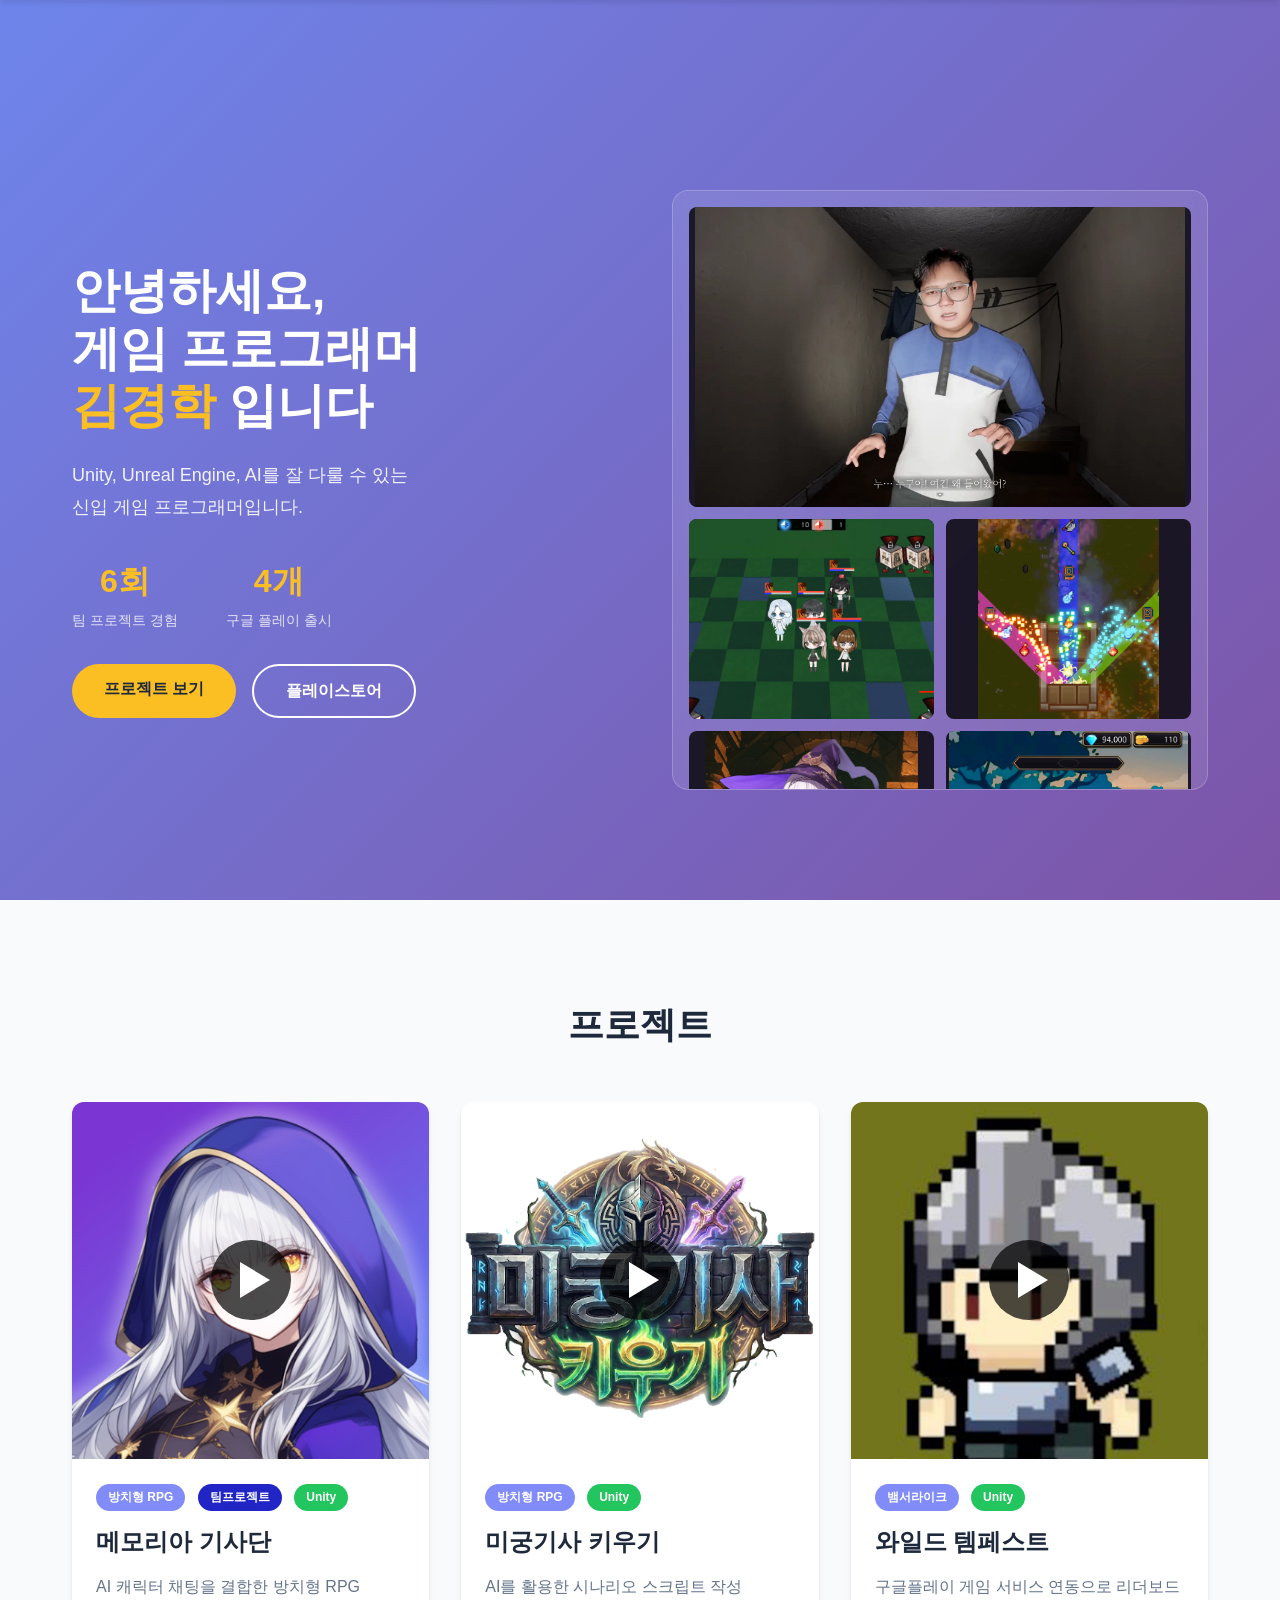
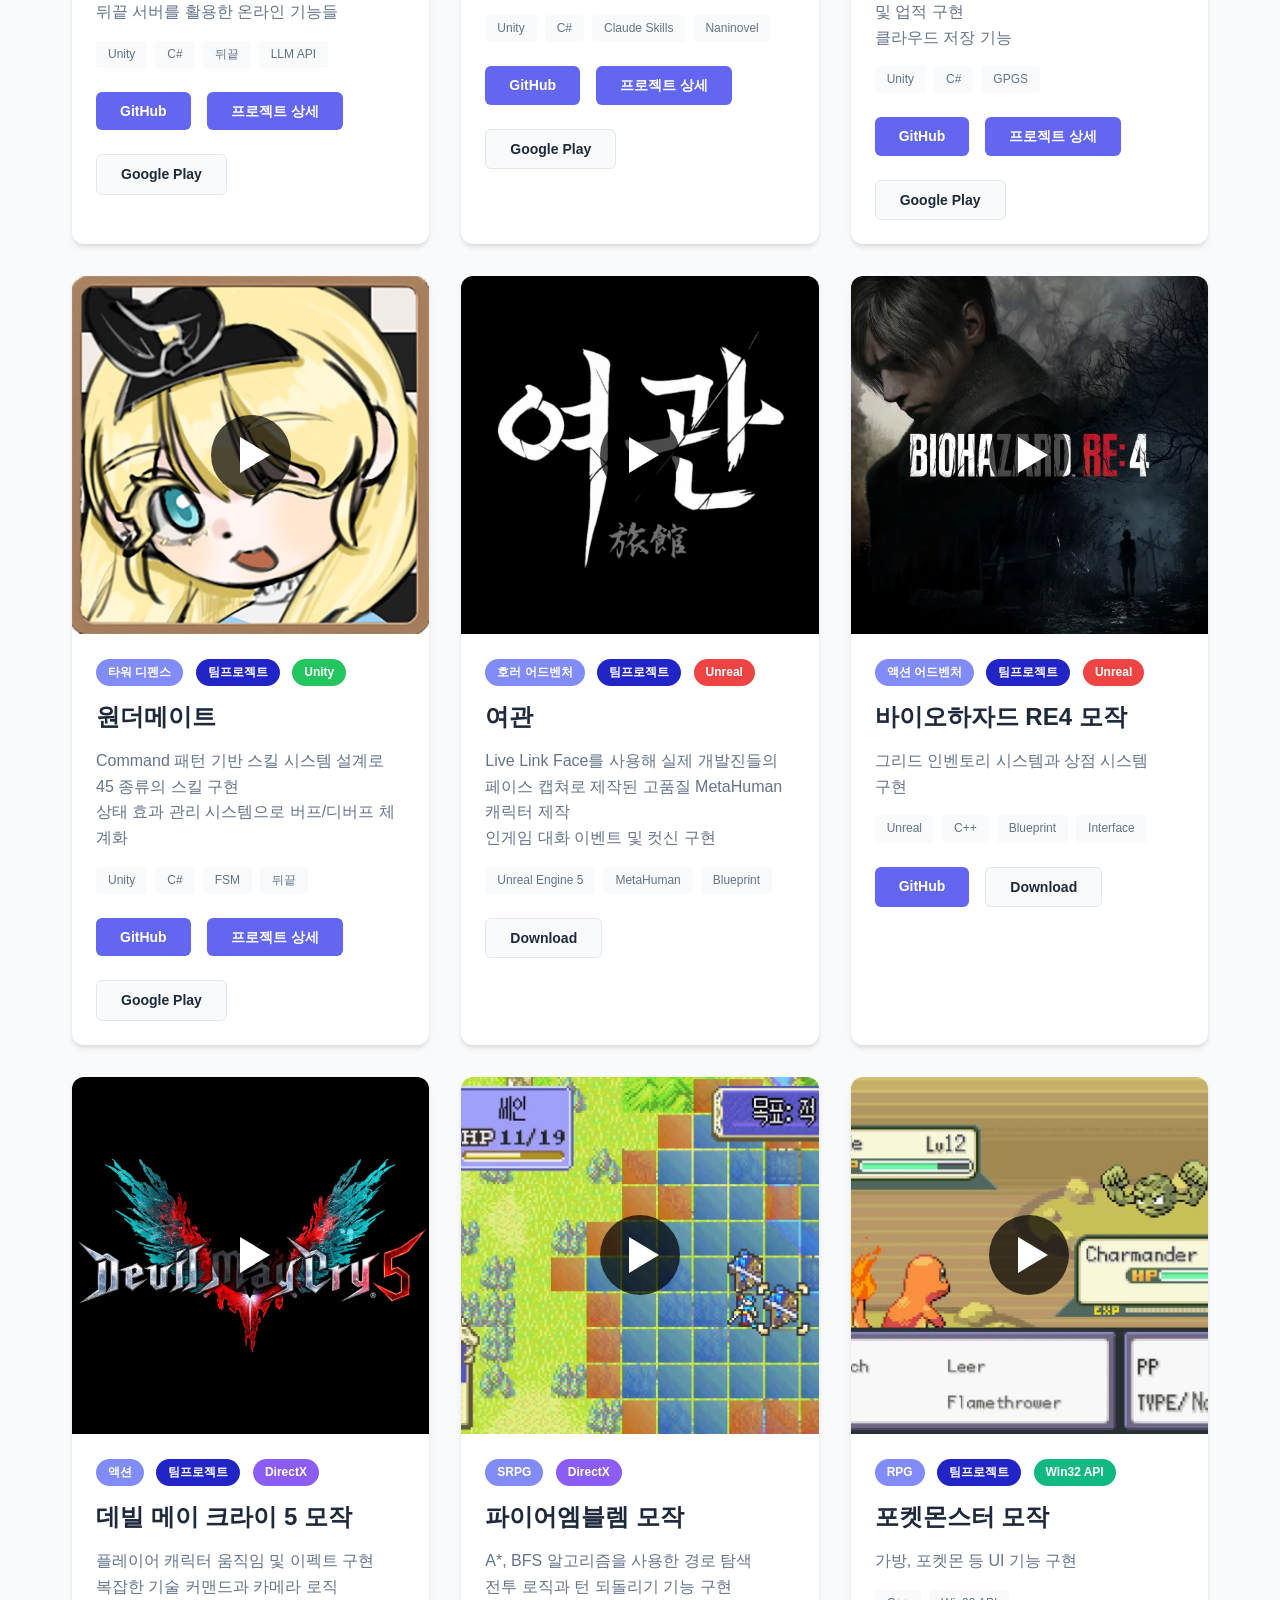
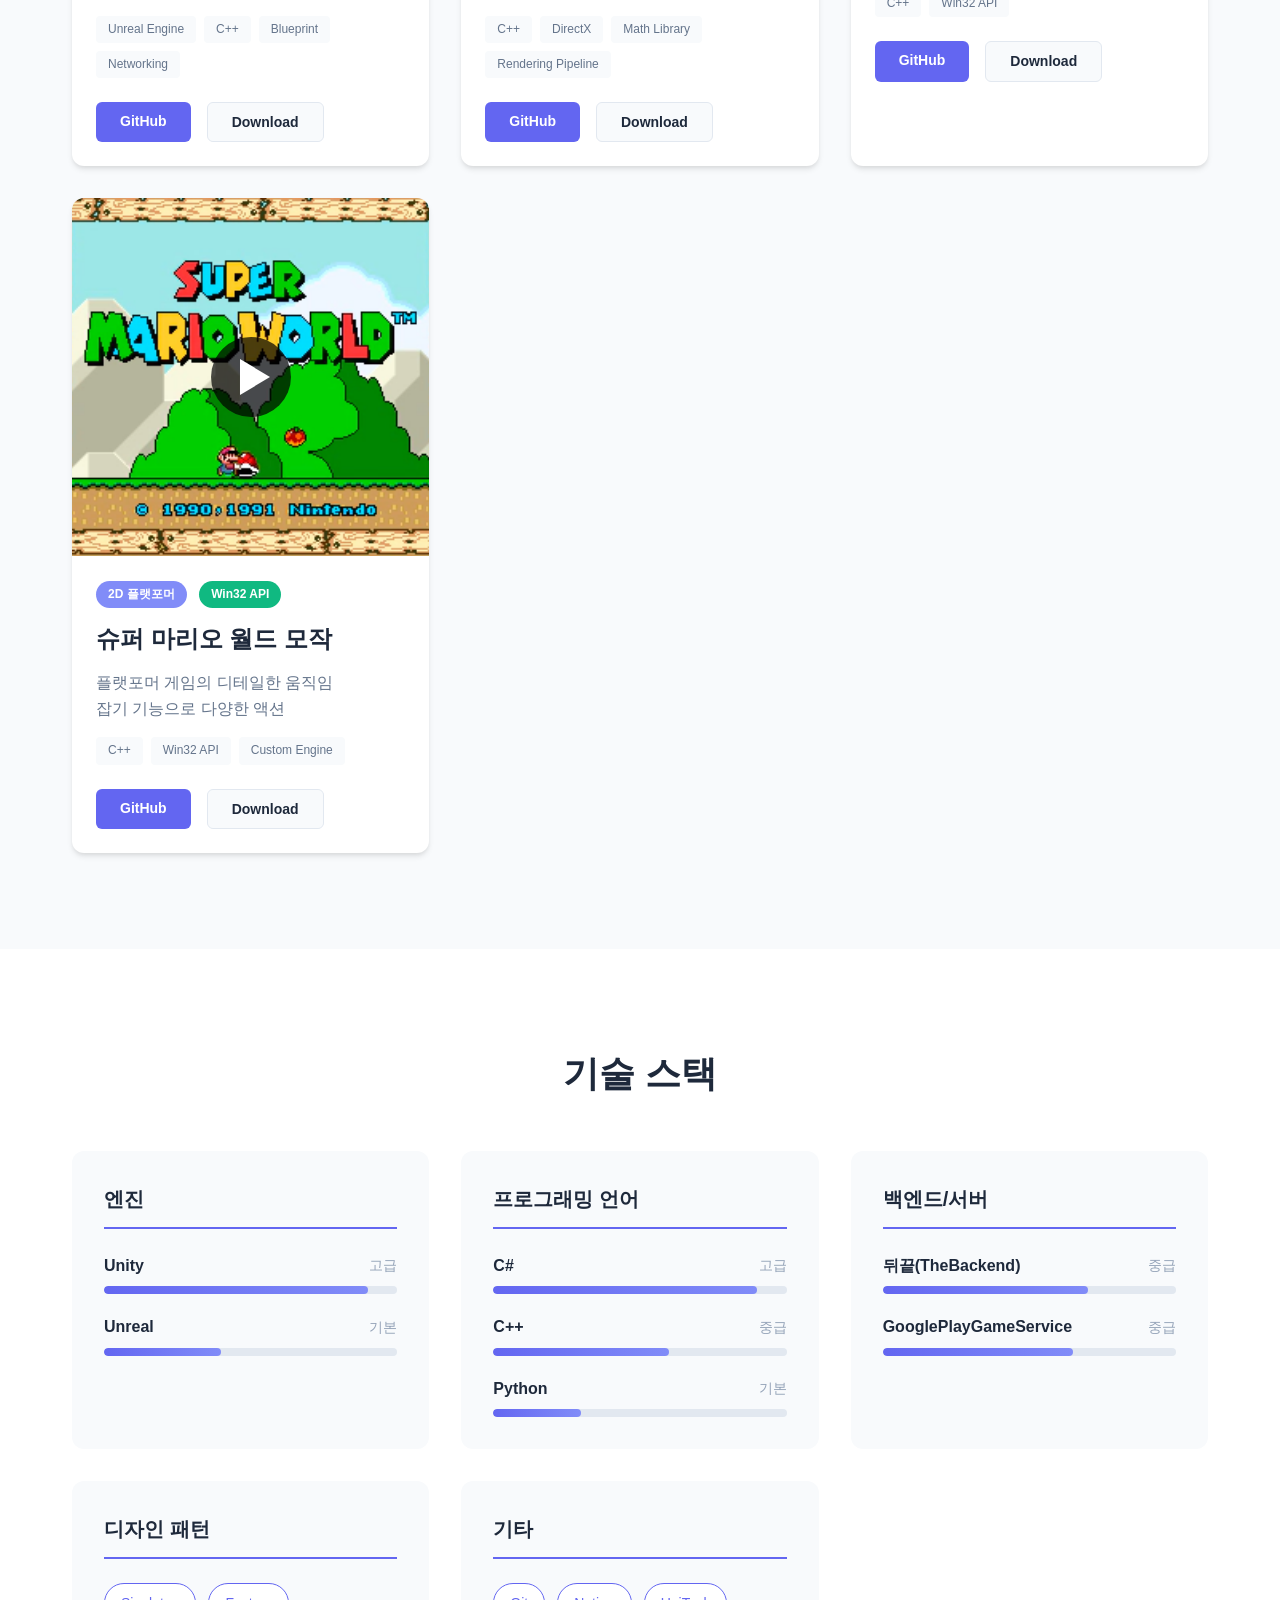
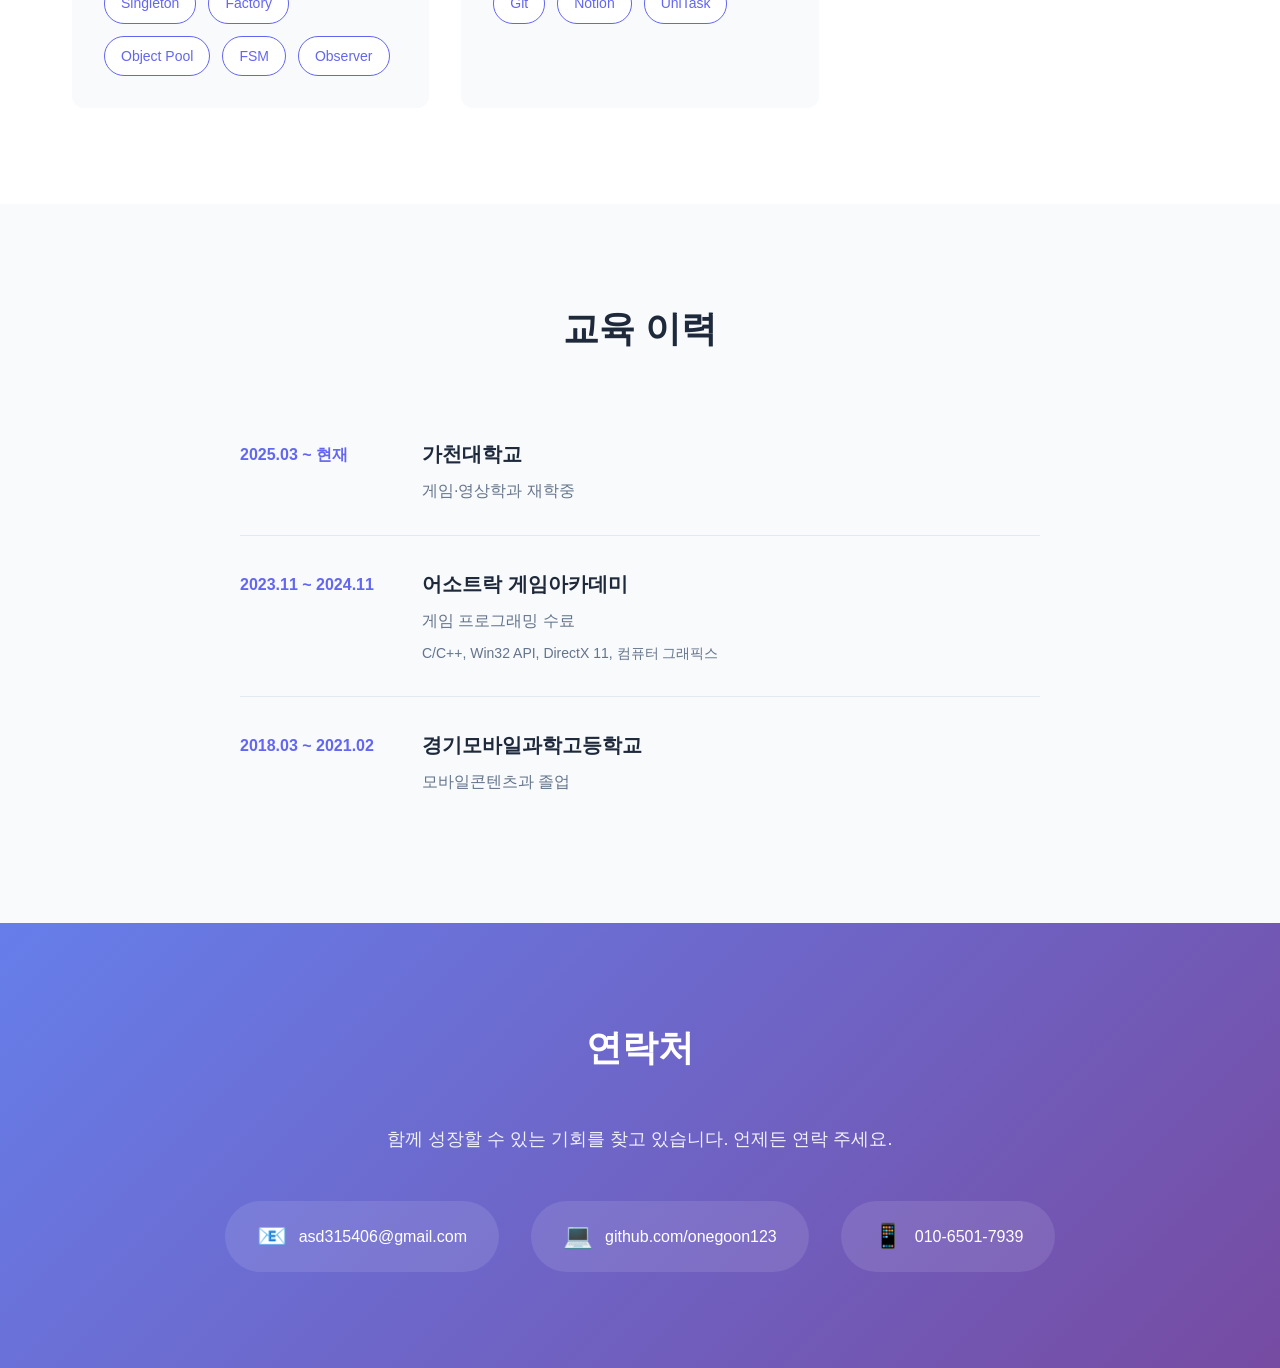
==== commit a96d43e4: "Update 메모리아기사단 페이지" ====
--- a/index.html
+++ b/index.html
@@ -249,7 +249,7 @@
                             <span>GPGS</span>
                         </div>
                         <div class="project-links">
-                            <a href="https://github.com/onegoon123" class="project-link" target="_blank" rel="noopener">GitHub</a>
+                            <a href="https://github.com/onegoon123/WildTempest" class="project-link" target="_blank" rel="noopener">GitHub</a>
                             <a href="와일드템페스트_상세.html" class="project-link" target="_blank" rel="noopener">프로젝트 상세</a>
                         </div>
                         <div class="project-links">
@@ -279,7 +279,7 @@
                             <span>뒤끝</span>
                         </div>
                         <div class="project-links">
-                            <a href="https://github.com/onegoon123" class="project-link" target="_blank" rel="noopener">GitHub</a>
+                            <a href="https://github.com/onegoon123/WonderMate_code" class="project-link" target="_blank" rel="noopener">GitHub</a>
                             <a href="원더메이트_상세.html" class="project-link" target="_blank" rel="noopener">프로젝트 상세</a>
                         </div>
                         <div class="project-links">
@@ -308,7 +308,6 @@
                             <span>Blueprint</span>
                         </div>
                         <div class="project-links">
-                            <a href="https://github.com/onegoon123" class="project-link" target="_blank" rel="noopener">GitHub</a>
                             <a href="https://drive.google.com/file/d/1Dygttq4Yuxdx1qzb8JvkOzv7Q65RGBPR/view?usp=drive_link" class="project-link demo" target="_blank" rel="noopener" download>Download</a>
                         </div>
                     </div>
@@ -551,7 +550,6 @@
                     <div class="skill-tags">
                         <span class="skill-tag">Git</span>
                         <span class="skill-tag">Notion</span>
-                        <span class="skill-tag">Naninovel</span>
                         <span class="skill-tag">UniTask</span>
                     </div>
                 </div>
--- a/css/style.css
+++ b/css/style.css
@@ -1130,6 +1130,9 @@
     background-color: transparent;
     padding: 0;
     color: #e2e8f0;
+    font-size: 0.85rem;
+    line-height: 1.7;
+    text-shadow: none;
 }
 
 .doc-content table {
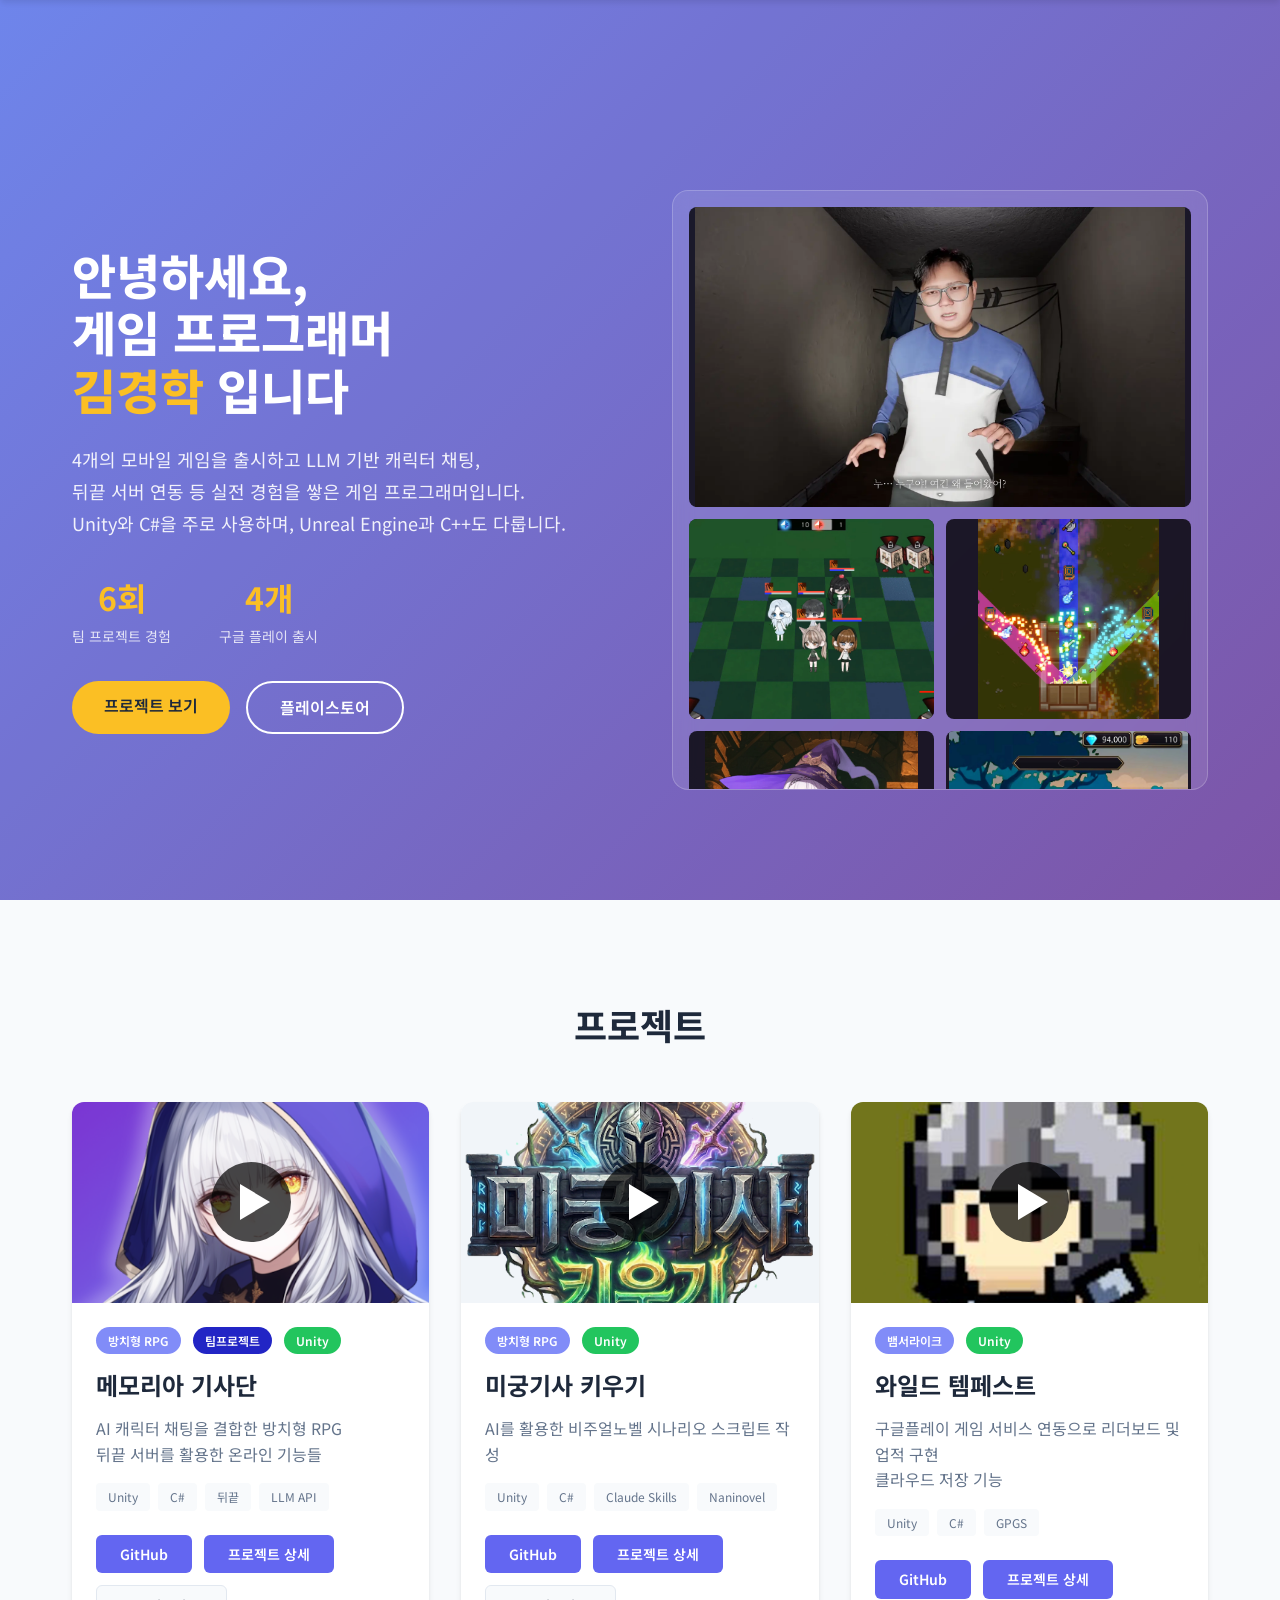
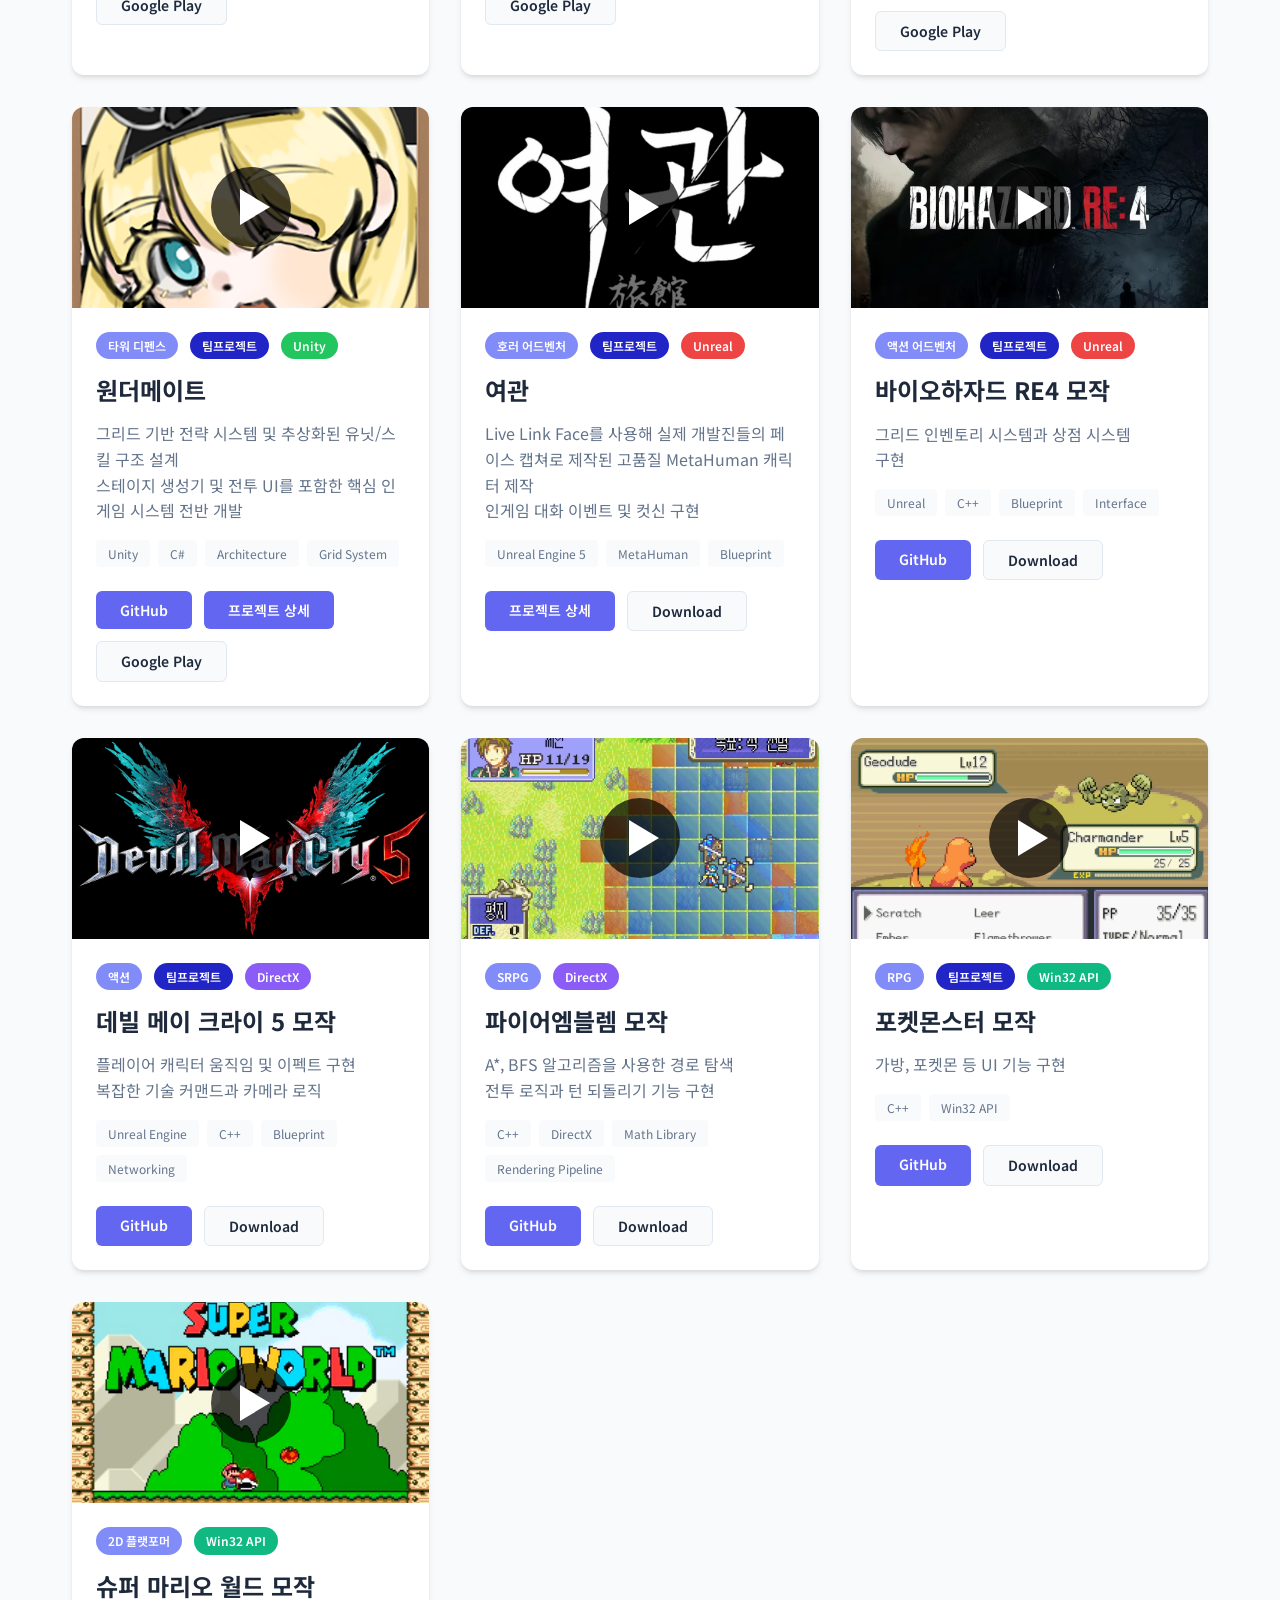
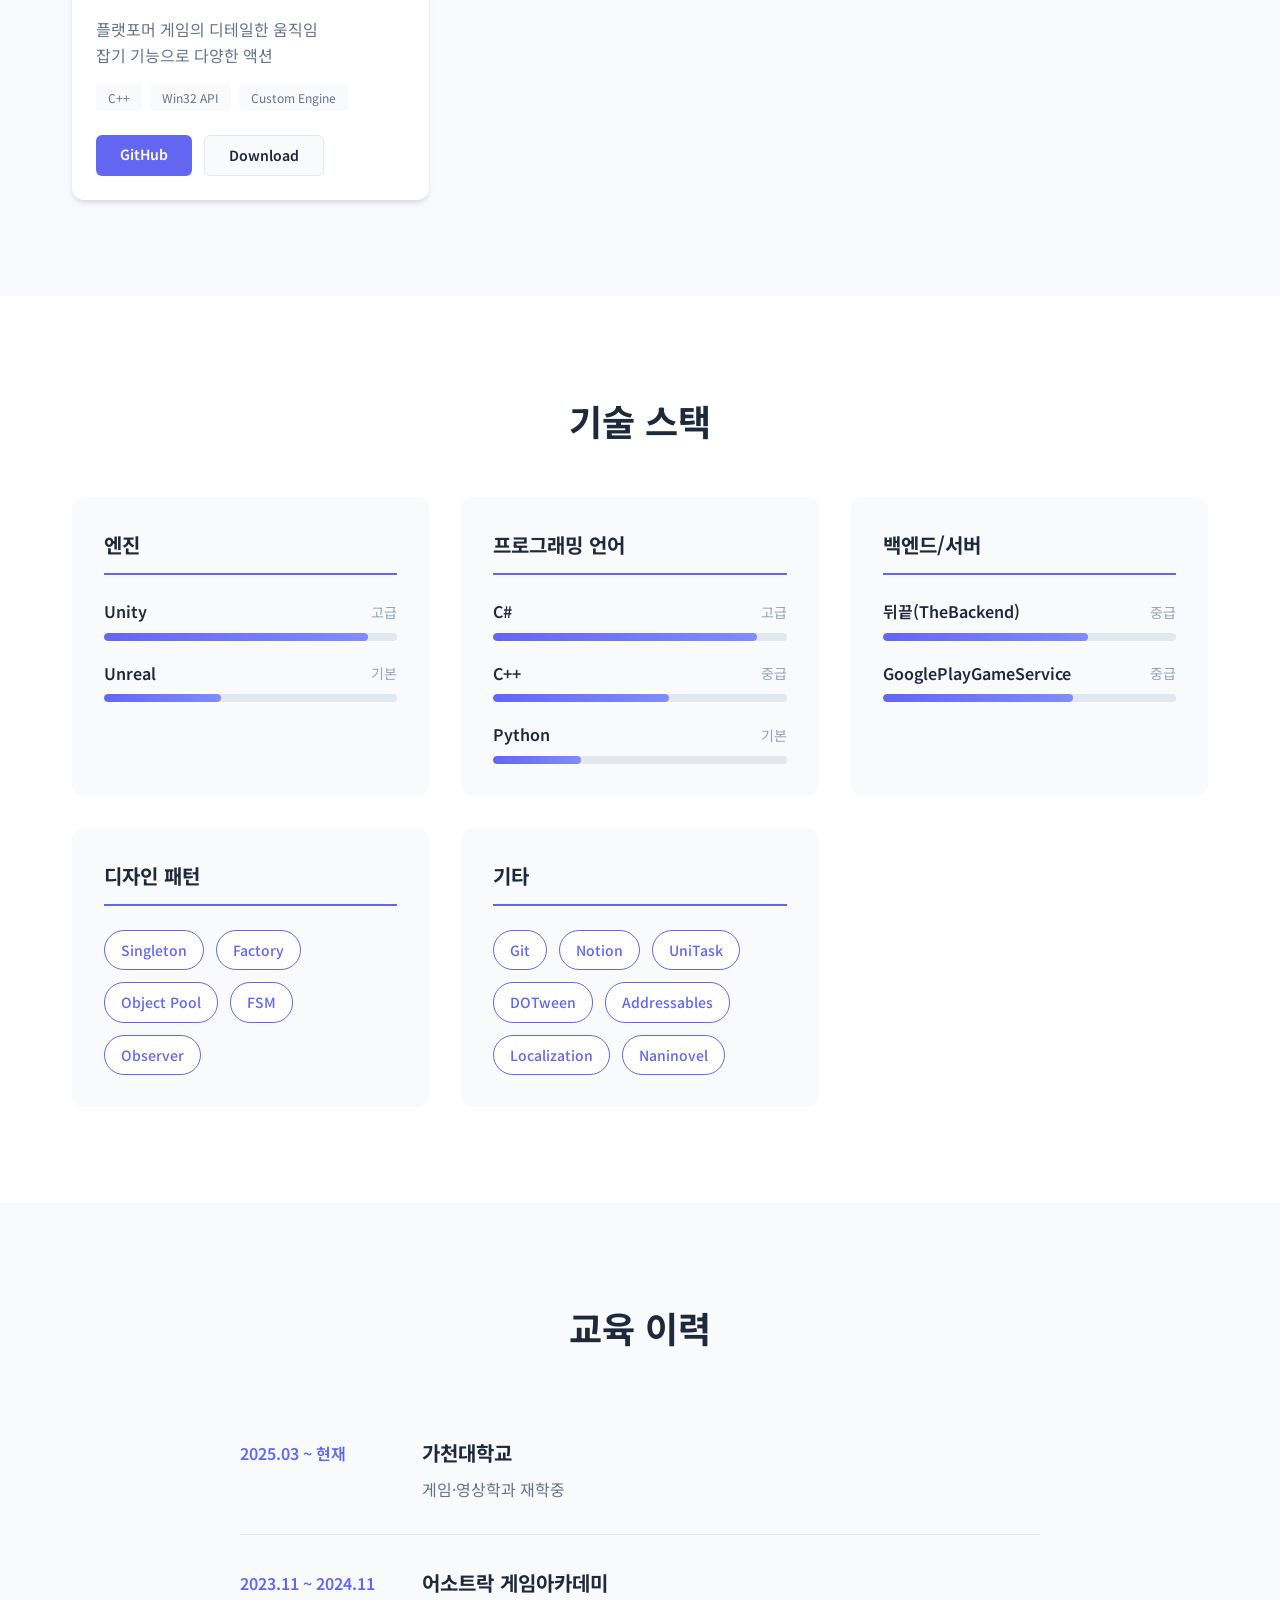
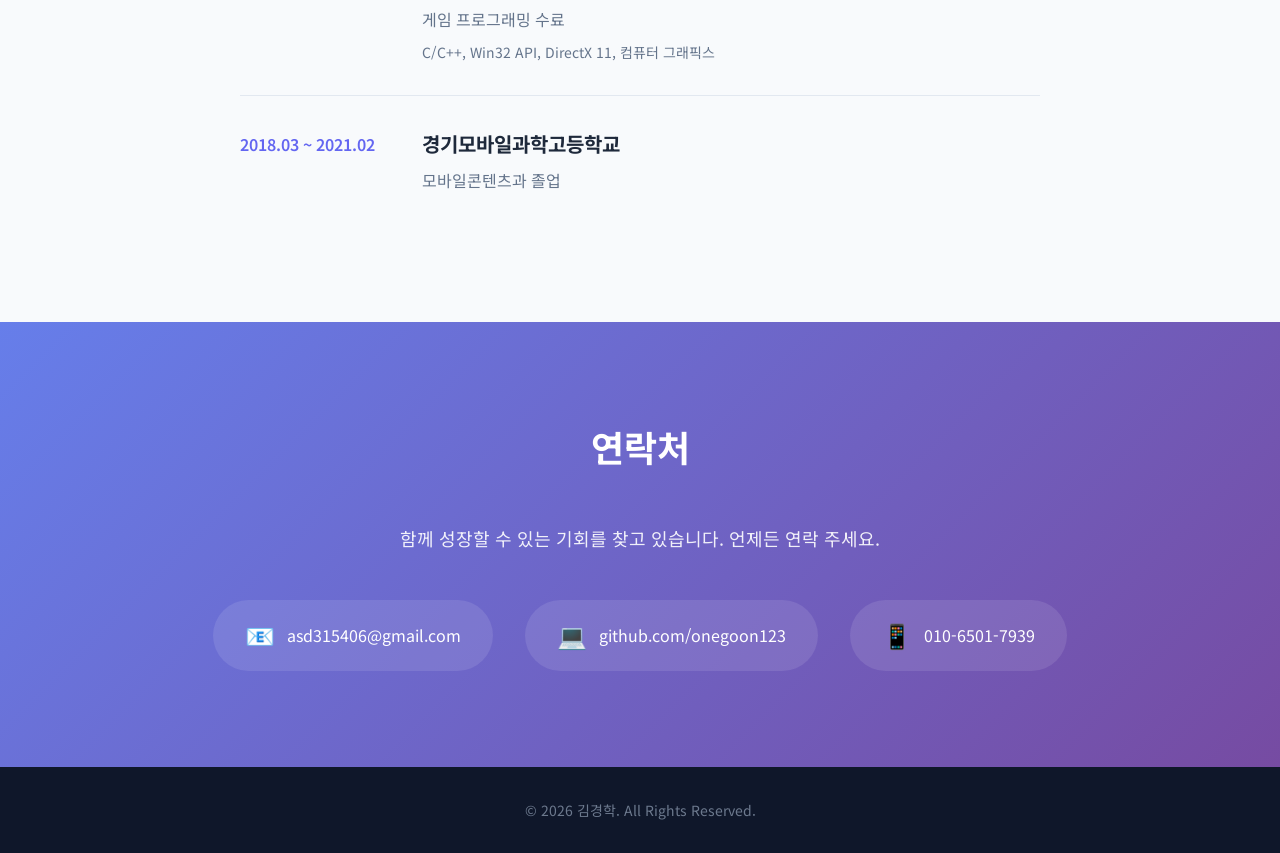
==== commit 78d39822: "Update 프로젝트 상세 문서" ====
--- a/index.html
+++ b/index.html
@@ -1,12 +1,14 @@
 <!DOCTYPE html>
 <html lang="ko">
+
 <head>
     <meta charset="UTF-8">
     <meta name="viewport" content="width=device-width, initial-scale=1.0">
     <title>김경학 - 게임 프로그래머 포트폴리오</title>
 
     <!-- SEO Meta Tags -->
-    <meta name="description" content="김경학의 게임 프로그래머 포트폴리오. Unity, C#, 뒤끝 등을 활용한 방치형 RPG, 뱀서라이크, 타워 디펜스 등 다양한 장르의 게임 개발 프로젝트 소개">
+    <meta name="description"
+        content="김경학의 게임 프로그래머 포트폴리오. Unity, C#, 뒤끝 등을 활용한 방치형 RPG, 뱀서라이크, 타워 디펜스 등 다양한 장르의 게임 개발 프로젝트 소개">
     <meta name="keywords" content="게임 프로그래머, 유니티, Unity, C#, 게임 개발, 방치형 RPG, 뱀서라이크, 타워 디펜스, 포트폴리오, 뒤끝, GPGS">
     <meta name="author" content="김경학">
     <meta name="robots" content="index, follow">
@@ -16,7 +18,8 @@
     <meta property="og:type" content="website">
     <meta property="og:site_name" content="김경학 포트폴리오">
     <meta property="og:title" content="김경학 - 게임 프로그래머 포트폴리오">
-    <meta property="og:description" content="Unity, C# 전문 게임 프로그래머 김경학의 포트폴리오. 방치형 RPG, 뱀서라이크, 타워 디펜스 등 다양한 게임 개발 프로젝트를 확인하세요.">
+    <meta property="og:description"
+        content="Unity, C# 전문 게임 프로그래머 김경학의 포트폴리오. 방치형 RPG, 뱀서라이크, 타워 디펜스 등 다양한 게임 개발 프로젝트를 확인하세요.">
     <meta property="og:url" content="https://onegoon123.github.io/portfolio/">
     <meta property="og:image" content="./Images/metaimage.webp">
     <meta property="og:image:alt" content="김경학 게임 프로그래머 포트폴리오 대표 이미지">
@@ -27,7 +30,8 @@
     <!-- Twitter -->
     <meta name="twitter:card" content="summary_large_image">
     <meta name="twitter:title" content="김경학 - 게임 프로그래머 포트폴리오">
-    <meta name="twitter:description" content="Unity, C# 전문 게임 프로그래머 김경학의 포트폴리오. 방치형 RPG, 뱀서라이크, 타워 디펜스 등 다양한 게임 개발 프로젝트를 확인하세요.">
+    <meta name="twitter:description"
+        content="Unity, C# 전문 게임 프로그래머 김경학의 포트폴리오. 방치형 RPG, 뱀서라이크, 타워 디펜스 등 다양한 게임 개발 프로젝트를 확인하세요.">
     <meta name="twitter:image" content="./Images/metaimage.webp">
 
     <!-- Canonical URL -->
@@ -36,9 +40,12 @@
     <!-- Preconnect -->
     <link rel="preconnect" href="https://fonts.googleapis.com">
     <link rel="preconnect" href="https://fonts.gstatic.com" crossorigin>
+    <link href="https://fonts.googleapis.com/css2?family=Noto+Sans+KR:wght@300;400;500;600;700;800&display=swap"
+        rel="stylesheet">
 
     <link rel="stylesheet" href="css/style.css">
 </head>
+
 <body>
     <!-- Navigation -->
     <nav class="navbar">
@@ -53,6 +60,7 @@
                         <a href="미궁기사키우기_상세.html" class="dropdown-item">미궁기사 키우기</a>
                         <a href="와일드템페스트_상세.html" class="dropdown-item">와일드 템페스트</a>
                         <a href="원더메이트_상세.html" class="dropdown-item">원더메이트</a>
+                        <a href="여관_상세.html" class="dropdown-item">여관</a>
                     </div>
                 </div>
                 <a href="#skills" class="nav-link">기술 스택</a>
@@ -72,7 +80,8 @@
             <div class="hero-content">
                 <div class="hero-text">
                     <h1>안녕하세요,<br>게임 프로그래머<br><span class="highlight">김경학</span> 입니다</h1>
-                    <p class="hero-subtitle">Unity, Unreal Engine, AI를 잘 다룰 수 있는<br>신입 게임 프로그래머입니다.</p>
+                    <p class="hero-subtitle">4개의 모바일 게임을 출시하고 LLM 기반 캐릭터 채팅,<br>뒤끝 서버 연동 등 실전 경험을 쌓은 게임
+                        프로그래머입니다.<br>Unity와 C#을 주로 사용하며, Unreal Engine과 C++도 다룹니다.</p>
                     <div class="hero-stats">
                         <div class="stat-item">
                             <span class="stat-number">6회</span>
@@ -85,7 +94,8 @@
                     </div>
                     <div class="hero-buttons">
                         <a href="#projects" class="btn btn-primary">프로젝트 보기</a>
-                        <a href="https://play.google.com/store/apps/developer?id=KH%EA%B2%8C%EC%9E%84&hl=ko" class="btn btn-outline" target="_blank" rel="noopener">플레이스토어</a>
+                        <a href="https://play.google.com/store/apps/developer?id=KH%EA%B2%8C%EC%9E%84&hl=ko"
+                            class="btn btn-outline" target="_blank" rel="noopener">플레이스토어</a>
                     </div>
                 </div>
                 <div class="hero-image">
@@ -174,7 +184,8 @@
                 <!-- Project 1 -->
                 <div class="project-card">
                     <div class="project-image">
-                        <a href="https://youtube.com/shorts/ODL8KZSSxWY?feature=share" class="video-thumbnail" target="_blank" rel="noopener">
+                        <a href="https://youtube.com/shorts/ODL8KZSSxWY?feature=share" class="video-thumbnail"
+                            target="_blank" rel="noopener">
                             <img src="./Images/메모리아기사단.webp" alt="메모리아 기사단 게임플레이 영상">
                             <div class="play-icon"></div>
                         </a>
@@ -192,11 +203,11 @@
                             <span>LLM API</span>
                         </div>
                         <div class="project-links">
-                            <a href="https://github.com/onegoon123/MemoriaKnights" class="project-link" target="_blank" rel="noopener">GitHub</a>
+                            <a href="https://github.com/onegoon123/MemoriaKnights" class="project-link" target="_blank"
+                                rel="noopener">GitHub</a>
                             <a href="메모리아기사단_상세.html" class="project-link" target="_blank" rel="noopener">프로젝트 상세</a>
-                        </div>
-                        <div class="project-links">
-                            <a href="https://play.google.com/store/apps/details?id=com.WIG.ProjectWIG&pcampaignid=web_share" class="project-link demo" target="_blank" rel="noopener" download>Google Play</a>
+                            <a href="https://play.google.com/store/apps/details?id=com.WIG.ProjectWIG&pcampaignid=web_share"
+                                class="project-link demo" target="_blank" rel="noopener">Google Play</a>
                         </div>
                     </div>
                 </div>
@@ -204,7 +215,8 @@
                 <!-- Project 2 -->
                 <div class="project-card">
                     <div class="project-image">
-                        <a href="https://youtu.be/R8dcmggL7q8?si=8H-XpV94zPBIIrs_" class="video-thumbnail" target="_blank" rel="noopener">
+                        <a href="https://youtu.be/R8dcmggL7q8?si=8H-XpV94zPBIIrs_" class="video-thumbnail"
+                            target="_blank" rel="noopener">
                             <img src="./Images/미궁기사키우기.webp" alt="미궁기사 키우기 게임플레이 영상">
                             <div class="play-icon"></div>
                         </a>
@@ -213,7 +225,7 @@
                         <span class="project-tag">방치형 RPG</span>
                         <span class="engine-tag unity">Unity</span>
                         <h3 class="project-title">미궁기사 키우기</h3>
-                        <p class="project-description">AI를 활용한 시나리오 스크립트 작성</p>
+                        <p class="project-description">AI를 활용한 비주얼노벨 시나리오 스크립트 작성</p>
                         <div class="project-tech">
                             <span>Unity</span>
                             <span>C#</span>
@@ -221,11 +233,11 @@
                             <span>Naninovel</span>
                         </div>
                         <div class="project-links">
-                            <a href="https://github.com/onegoon123/LabyrinthKnight" class="project-link" target="_blank" rel="noopener">GitHub</a>
+                            <a href="https://github.com/onegoon123/LabyrinthKnight" class="project-link" target="_blank"
+                                rel="noopener">GitHub</a>
                             <a href="미궁기사키우기_상세.html" class="project-link" target="_blank" rel="noopener">프로젝트 상세</a>
-                        </div>
-                        <div class="project-links">
-                            <a href="https://play.google.com/store/apps/details?id=com.KH.IG&pcampaignid=web_share" class="project-link demo" target="_blank" rel="noopener" download>Google Play</a>
+                            <a href="https://play.google.com/store/apps/details?id=com.KH.IG&pcampaignid=web_share"
+                                class="project-link demo" target="_blank" rel="noopener">Google Play</a>
                         </div>
                     </div>
                 </div>
@@ -233,7 +245,8 @@
                 <!-- Project 3 -->
                 <div class="project-card">
                     <div class="project-image">
-                        <a href="https://youtu.be/-uOmkaCi350?si=SIkBk0OjHL1WrGm2" class="video-thumbnail" target="_blank" rel="noopener">
+                        <a href="https://youtu.be/-uOmkaCi350?si=SIkBk0OjHL1WrGm2" class="video-thumbnail"
+                            target="_blank" rel="noopener">
                             <img src="./Images/와일드템페스트.webp" alt="와일드 템페스트 게임플레이 영상">
                             <div class="play-icon"></div>
                         </a>
@@ -249,11 +262,11 @@
                             <span>GPGS</span>
                         </div>
                         <div class="project-links">
-                            <a href="https://github.com/onegoon123/WildTempest" class="project-link" target="_blank" rel="noopener">GitHub</a>
+                            <a href="https://github.com/onegoon123/WildTempest" class="project-link" target="_blank"
+                                rel="noopener">GitHub</a>
                             <a href="와일드템페스트_상세.html" class="project-link" target="_blank" rel="noopener">프로젝트 상세</a>
-                        </div>
-                        <div class="project-links">
-                            <a href="https://play.google.com/store/apps/details?id=com.KHGame.WildSurvival&pcampaignid=web_share" class="project-link demo" target="_blank" rel="noopener" download>Google Play</a>
+                            <a href="https://play.google.com/store/apps/details?id=com.KHGame.WildSurvival&pcampaignid=web_share"
+                                class="project-link demo" target="_blank" rel="noopener">Google Play</a>
                         </div>
                     </div>
                 </div>
@@ -261,7 +274,8 @@
                 <!-- Project 4 -->
                 <div class="project-card">
                     <div class="project-image">
-                        <a href="https://youtu.be/OwavoZ98NgQ?si=WJg5D1sNNLtlOjkW" class="video-thumbnail" target="_blank" rel="noopener">
+                        <a href="https://youtu.be/OwavoZ98NgQ?si=WJg5D1sNNLtlOjkW" class="video-thumbnail"
+                            target="_blank" rel="noopener">
                             <img src="./Images/원더메이트.webp" alt="원더메이트" class="project-img">
                             <div class="play-icon"></div>
                         </a>
@@ -271,19 +285,19 @@
                         <span class="teamproject-tag">팀프로젝트</span>
                         <span class="engine-tag unity">Unity</span>
                         <h3 class="project-title">원더메이트</h3>
-                        <p class="project-description">Command 패턴 기반 스킬 시스템 설계로 45 종류의 스킬 구현<br>상태 효과 관리 시스템으로 버프/디버프 체계화</p>
+                        <p class="project-description">그리드 기반 전략 시스템 및 추상화된 유닛/스킬 구조 설계<br>스테이지 생성기 및 전투 UI를 포함한 핵심 인게임 시스템 전반 개발</p>
                         <div class="project-tech">
                             <span>Unity</span>
                             <span>C#</span>
-                            <span>FSM</span>
-                            <span>뒤끝</span>
-                        </div>
-                        <div class="project-links">
-                            <a href="https://github.com/onegoon123/WonderMate_code" class="project-link" target="_blank" rel="noopener">GitHub</a>
+                            <span>Architecture</span>
+                            <span>Grid System</span>
+                        </div>
+                        <div class="project-links">
+                            <a href="https://github.com/onegoon123/WonderMate_code" class="project-link" target="_blank"
+                                rel="noopener">GitHub</a>
                             <a href="원더메이트_상세.html" class="project-link" target="_blank" rel="noopener">프로젝트 상세</a>
-                        </div>
-                        <div class="project-links">
-                            <a href="https://play.google.com/store/apps/details?id=com.KHGame.WonderMate&pcampaignid=web_share" class="project-link demo" target="_blank" rel="noopener" download>Google Play</a>
+                            <a href="https://play.google.com/store/apps/details?id=com.KHGame.WonderMate&pcampaignid=web_share"
+                                class="project-link demo" target="_blank" rel="noopener">Google Play</a>
                         </div>
                     </div>
                 </div>
@@ -301,22 +315,26 @@
                         <span class="teamproject-tag">팀프로젝트</span>
                         <span class="engine-tag unreal">Unreal</span>
                         <h3 class="project-title">여관</h3>
-                        <p class="project-description">Live Link Face를 사용해 실제 개발진들의 페이스 캡쳐로 제작된 고품질 MetaHuman 캐릭터 제작<br>인게임 대화 이벤트 및 컷신 구현</p>
+                        <p class="project-description">Live Link Face를 사용해 실제 개발진들의 페이스 캡쳐로 제작된 고품질 MetaHuman 캐릭터
+                            제작<br>인게임 대화 이벤트 및 컷신 구현</p>
                         <div class="project-tech">
                             <span>Unreal Engine 5</span>
                             <span>MetaHuman</span>
                             <span>Blueprint</span>
                         </div>
                         <div class="project-links">
-                            <a href="https://drive.google.com/file/d/1Dygttq4Yuxdx1qzb8JvkOzv7Q65RGBPR/view?usp=drive_link" class="project-link demo" target="_blank" rel="noopener" download>Download</a>
-                        </div>
-                    </div>
-                </div>
-
-                <!-- Project 10 -->
-                <div class="project-card">
-                    <div class="project-image">
-                        <a href="https://youtu.be/AYtNBd47xLs?si=PtWZmLuBZCwAfgNW" class="video-thumbnail" target="_blank" rel="noopener">
+                            <a href="여관_상세.html" class="project-link" target="_blank" rel="noopener">프로젝트 상세</a>
+                            <a href="https://drive.google.com/file/d/1Dygttq4Yuxdx1qzb8JvkOzv7Q65RGBPR/view?usp=drive_link"
+                                class="project-link demo" target="_blank" rel="noopener" download>Download</a>
+                        </div>
+                    </div>
+                </div>
+
+                <!-- Project 6 -->
+                <div class="project-card">
+                    <div class="project-image">
+                        <a href="https://youtu.be/AYtNBd47xLs?si=PtWZmLuBZCwAfgNW" class="video-thumbnail"
+                            target="_blank" rel="noopener">
                             <img src="./Images/RE4.webp" alt="BiohazardRe4 게임플레이 영상">
                             <div class="play-icon"></div>
                         </a>
@@ -334,16 +352,19 @@
                             <span>Interface</span>
                         </div>
                         <div class="project-links">
-                            <a href="https://github.com/rudtlrdl96/BiohazardRe4" class="project-link" target="_blank" rel="noopener">GitHub</a>
-                            <a href="https://drive.google.com/file/d/1BQigPbnvmMZAOyc8CbMgA2kAMFlBm60M/view?usp=sharing" class="project-link demo" target="_blank" rel="noopener" download>Download</a>
-                        </div>
-                    </div>
-                </div>
-
-                <!-- Project 6 -->
-                <div class="project-card">
-                    <div class="project-image">
-                        <a href="https://youtu.be/6pActsRNUnA?si=f8J53GLsciB58b4G" class="video-thumbnail" target="_blank" rel="noopener">
+                            <a href="https://github.com/rudtlrdl96/BiohazardRe4" class="project-link" target="_blank"
+                                rel="noopener">GitHub</a>
+                            <a href="https://drive.google.com/file/d/1BQigPbnvmMZAOyc8CbMgA2kAMFlBm60M/view?usp=sharing"
+                                class="project-link demo" target="_blank" rel="noopener" download>Download</a>
+                        </div>
+                    </div>
+                </div>
+
+                <!-- Project 7 -->
+                <div class="project-card">
+                    <div class="project-image">
+                        <a href="https://youtu.be/6pActsRNUnA?si=f8J53GLsciB58b4G" class="video-thumbnail"
+                            target="_blank" rel="noopener">
                             <img src="./Images/DMC.webp" alt="DMC5 모작 게임플레이 영상">
                             <div class="play-icon"></div>
                         </a>
@@ -361,8 +382,10 @@
                             <span>Networking</span>
                         </div>
                         <div class="project-links">
-                            <a href="https://github.com/rudtlrdl96/DMC5" class="project-link" target="_blank" rel="noopener">GitHub</a>
-                            <a href="https://drive.google.com/file/d/1Ttj-wddjmTxE2jM5kSX5SefnMrLcACjq/view?usp=sharing" class="project-link demo" target="_blank" rel="noopener" download>Download</a>
+                            <a href="https://github.com/rudtlrdl96/DMC5" class="project-link" target="_blank"
+                                rel="noopener">GitHub</a>
+                            <a href="https://drive.google.com/file/d/1Ttj-wddjmTxE2jM5kSX5SefnMrLcACjq/view?usp=sharing"
+                                class="project-link demo" target="_blank" rel="noopener" download>Download</a>
                         </div>
                     </div>
                 </div>
@@ -370,7 +393,8 @@
                 <!-- Project 8 -->
                 <div class="project-card">
                     <div class="project-image">
-                        <a href="https://youtu.be/UdB202DavTI?si=wjTEHpEmufyYXN04" class="video-thumbnail" target="_blank" rel="noopener">
+                        <a href="https://youtu.be/UdB202DavTI?si=wjTEHpEmufyYXN04" class="video-thumbnail"
+                            target="_blank" rel="noopener">
                             <img src="./Images/FE.webp" alt="FireEmblem DirectX 게임플레이 영상">
                             <div class="play-icon"></div>
                         </a>
@@ -387,8 +411,10 @@
                             <span>Rendering Pipeline</span>
                         </div>
                         <div class="project-links">
-                            <a href="https://github.com/onegoon123/FireEmblem_DirectX" class="project-link" target="_blank" rel="noopener">GitHub</a>
-                            <a href="https://github.com/onegoon123/FireEmblem_DirectX/releases/download/1.0/FireEmblem.zip" class="project-link demo" target="_blank" rel="noopener" download>Download</a>
+                            <a href="https://github.com/onegoon123/FireEmblem_DirectX" class="project-link"
+                                target="_blank" rel="noopener">GitHub</a>
+                            <a href="https://github.com/onegoon123/FireEmblem_DirectX/releases/download/1.0/FireEmblem.zip"
+                                class="project-link demo" target="_blank" rel="noopener" download>Download</a>
                         </div>
                     </div>
                 </div>
@@ -396,7 +422,8 @@
                 <!-- Project 9 -->
                 <div class="project-card">
                     <div class="project-image">
-                        <a href="https://youtu.be/8jVTPhwwT4I?si=EKxOCqEMt4iG0ECv" class="video-thumbnail" target="_blank" rel="noopener">
+                        <a href="https://youtu.be/8jVTPhwwT4I?si=EKxOCqEMt4iG0ECv" class="video-thumbnail"
+                            target="_blank" rel="noopener">
                             <img src="./Images/Pokemon.webp" alt="PocketMon API 게임플레이 영상">
                             <div class="play-icon"></div>
                         </a>
@@ -412,16 +439,19 @@
                             <span>Win32 API</span>
                         </div>
                         <div class="project-links">
-                            <a href="https://github.com/KyungUnMin/PocketMon" class="project-link" target="_blank" rel="noopener">GitHub</a>
-                            <a href="https://github.com/KyungUnMin/PocketMon/releases/download/1.0/Pokemon.zip" class="project-link demo" target="_blank" rel="noopener" download>Download</a>
-                        </div>
-                    </div>
-                </div>
-
-                <!-- Project 7 -->
-                <div class="project-card">
-                    <div class="project-image">
-                        <a href="https://youtu.be/E81ikakN7ys?si=SFCny_2sWjgsEL7R" class="video-thumbnail" target="_blank" rel="noopener">
+                            <a href="https://github.com/KyungUnMin/PocketMon" class="project-link" target="_blank"
+                                rel="noopener">GitHub</a>
+                            <a href="https://github.com/KyungUnMin/PocketMon/releases/download/1.0/Pokemon.zip"
+                                class="project-link demo" target="_blank" rel="noopener" download>Download</a>
+                        </div>
+                    </div>
+                </div>
+
+                <!-- Project 10 -->
+                <div class="project-card">
+                    <div class="project-image">
+                        <a href="https://youtu.be/E81ikakN7ys?si=SFCny_2sWjgsEL7R" class="video-thumbnail"
+                            target="_blank" rel="noopener">
                             <img src="./Images/SMW.webp" alt="슈퍼 마리오 월드 게임플레이 영상">
                             <div class="play-icon"></div>
                         </a>
@@ -437,8 +467,10 @@
                             <span>Custom Engine</span>
                         </div>
                         <div class="project-links">
-                            <a href="https://github.com/onegoon123/SuperMarioWorld_API" class="project-link" target="_blank" rel="noopener">GitHub</a>
-                            <a href="https://github.com/onegoon123/SuperMarioWorld_API/releases/download/1.0/SuperMarioWorld.zip" class="project-link demo" target="_blank" rel="noopener" download>Download</a>
+                            <a href="https://github.com/onegoon123/SuperMarioWorld_API" class="project-link"
+                                target="_blank" rel="noopener">GitHub</a>
+                            <a href="https://github.com/onegoon123/SuperMarioWorld_API/releases/download/1.0/SuperMarioWorld.zip"
+                                class="project-link demo" target="_blank" rel="noopener" download>Download</a>
                         </div>
                     </div>
                 </div>
@@ -551,6 +583,10 @@
                         <span class="skill-tag">Git</span>
                         <span class="skill-tag">Notion</span>
                         <span class="skill-tag">UniTask</span>
+                        <span class="skill-tag">DOTween</span>
+                        <span class="skill-tag">Addressables</span>
+                        <span class="skill-tag">Localization</span>
+                        <span class="skill-tag">Naninovel</span>
                     </div>
                 </div>
 
@@ -617,6 +653,14 @@
         </div>
     </section>
 
+    <!-- Footer -->
+    <footer class="footer">
+        <div class="container">
+            <p>&copy; 2026 김경학. All Rights Reserved.</p>
+        </div>
+    </footer>
+
     <script src="js/main.js"></script>
 </body>
-</html>
+
+</html>
--- a/css/style.css
+++ b/css/style.css
@@ -25,7 +25,7 @@
 }
 
 body {
-    font-family: -apple-system, BlinkMacSystemFont, 'Segoe UI', Roboto, 'Helvetica Neue', Arial, sans-serif;
+    font-family: 'Noto Sans KR', -apple-system, BlinkMacSystemFont, 'Segoe UI', Roboto, 'Helvetica Neue', Arial, sans-serif;
     line-height: 1.6;
     color: var(--text-dark);
     background-color: var(--bg-light);
@@ -267,12 +267,6 @@
     border-radius: 12px;
     padding: 1.5rem;
     box-shadow: var(--shadow-lg);
-    transform: rotate(-3deg);
-    transition: transform 0.3s ease;
-}
-
-.code-block:hover {
-    transform: rotate(0deg);
 }
 
 .code-block pre {
@@ -288,6 +282,7 @@
 
 /* Screenshot Gallery */
 .screenshot-gallery {
+    position: relative;
     display: grid;
     grid-template-columns: repeat(2, 1fr);
     gap: 0.75rem;
@@ -302,6 +297,7 @@
     scrollbar-width: thin;
     scrollbar-color: rgba(255, 255, 255, 0.3) transparent;
 }
+
 
 .screenshot-gallery::-webkit-scrollbar {
     width: 6px;
@@ -497,25 +493,28 @@
     overflow: hidden;
     box-shadow: var(--shadow);
     transition: all 0.3s ease;
+    display: flex;
+    flex-direction: column;
 }
 
 .project-card:hover {
     transform: translateY(-10px);
     box-shadow: var(--shadow-lg);
 }
+
 .project-image {
-    aspect-ratio: 1 / 1;
+    aspect-ratio: 16 / 9;
     display: flex;
     align-items: center;
     justify-content: center;
     overflow: hidden;
+    background-color: #f1f5f9;
 }
 
 .project-image img {
     width: 100%;
     height: 100%;
-    object-fit: contain;
-    padding: 1rem;
+    object-fit: cover;
 }
 
 /* Video Thumbnail with Play Button */
@@ -576,6 +575,7 @@
 
 .project-content {
     padding: 1.5rem;
+    flex: 1;
 }
 
 .project-tag {
@@ -661,7 +661,8 @@
 
 .project-links {
     display: flex;
-    gap: 1rem;
+    flex-wrap: wrap;
+    gap: 0.75rem;
     margin-top: 1.5rem;
 }
 
@@ -885,6 +886,43 @@
     background-color: var(--bg-dark);
     color: var(--text-light);
     text-align: center;
+    font-size: 0.875rem;
+}
+
+.footer p {
+    opacity: 0.7;
+}
+
+/* Image Container & Gallery (상세 페이지용) */
+.image-container {
+    margin: 1.5rem 0;
+    text-align: center;
+}
+
+.image-container img {
+    max-width: 100%;
+    height: auto;
+    border-radius: 8px;
+    box-shadow: var(--shadow);
+}
+
+.image-gallery {
+    display: grid;
+    grid-template-columns: repeat(auto-fit, minmax(200px, 1fr));
+    gap: 1rem;
+    margin: 1.5rem 0;
+}
+
+.image-gallery img {
+    width: 100%;
+    height: auto;
+    border-radius: 8px;
+    box-shadow: var(--shadow);
+    transition: transform 0.3s ease;
+}
+
+.image-gallery img:hover {
+    transform: scale(1.02);
 }
 
 /* Responsive Design */
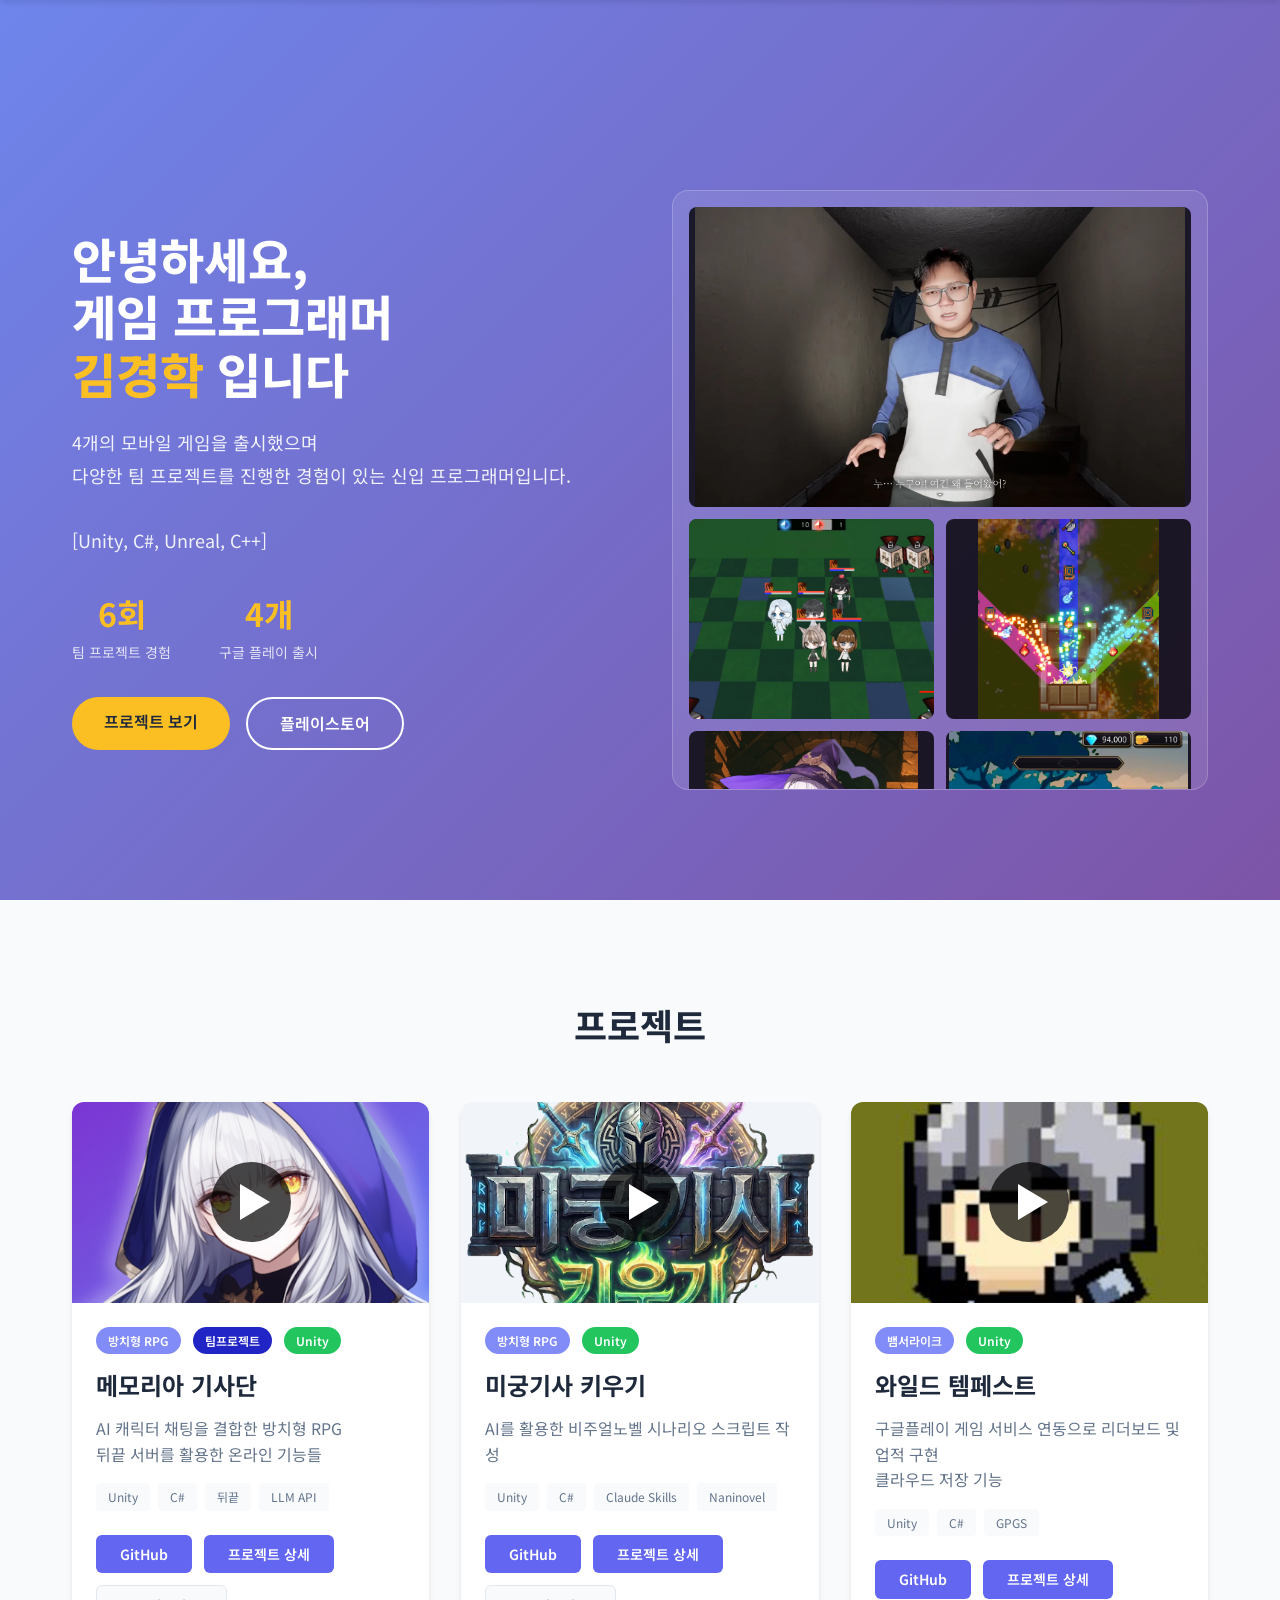
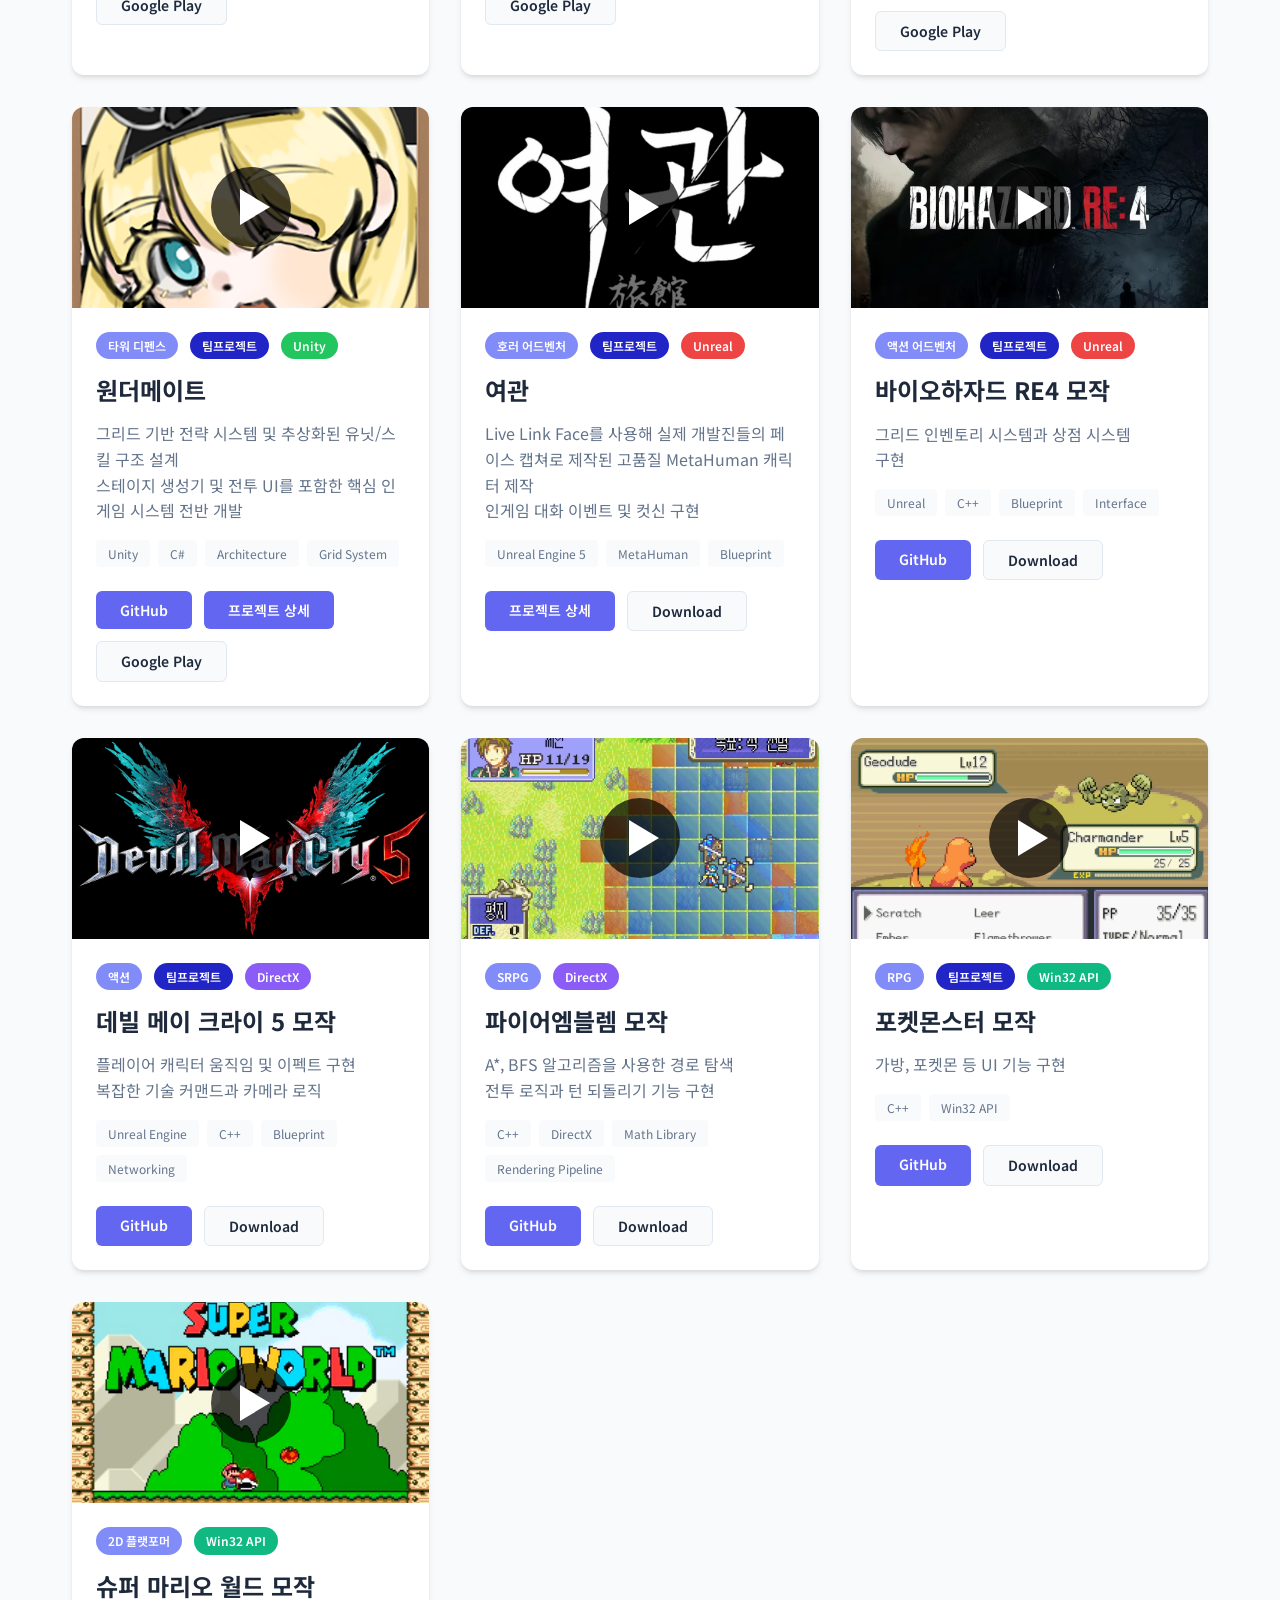
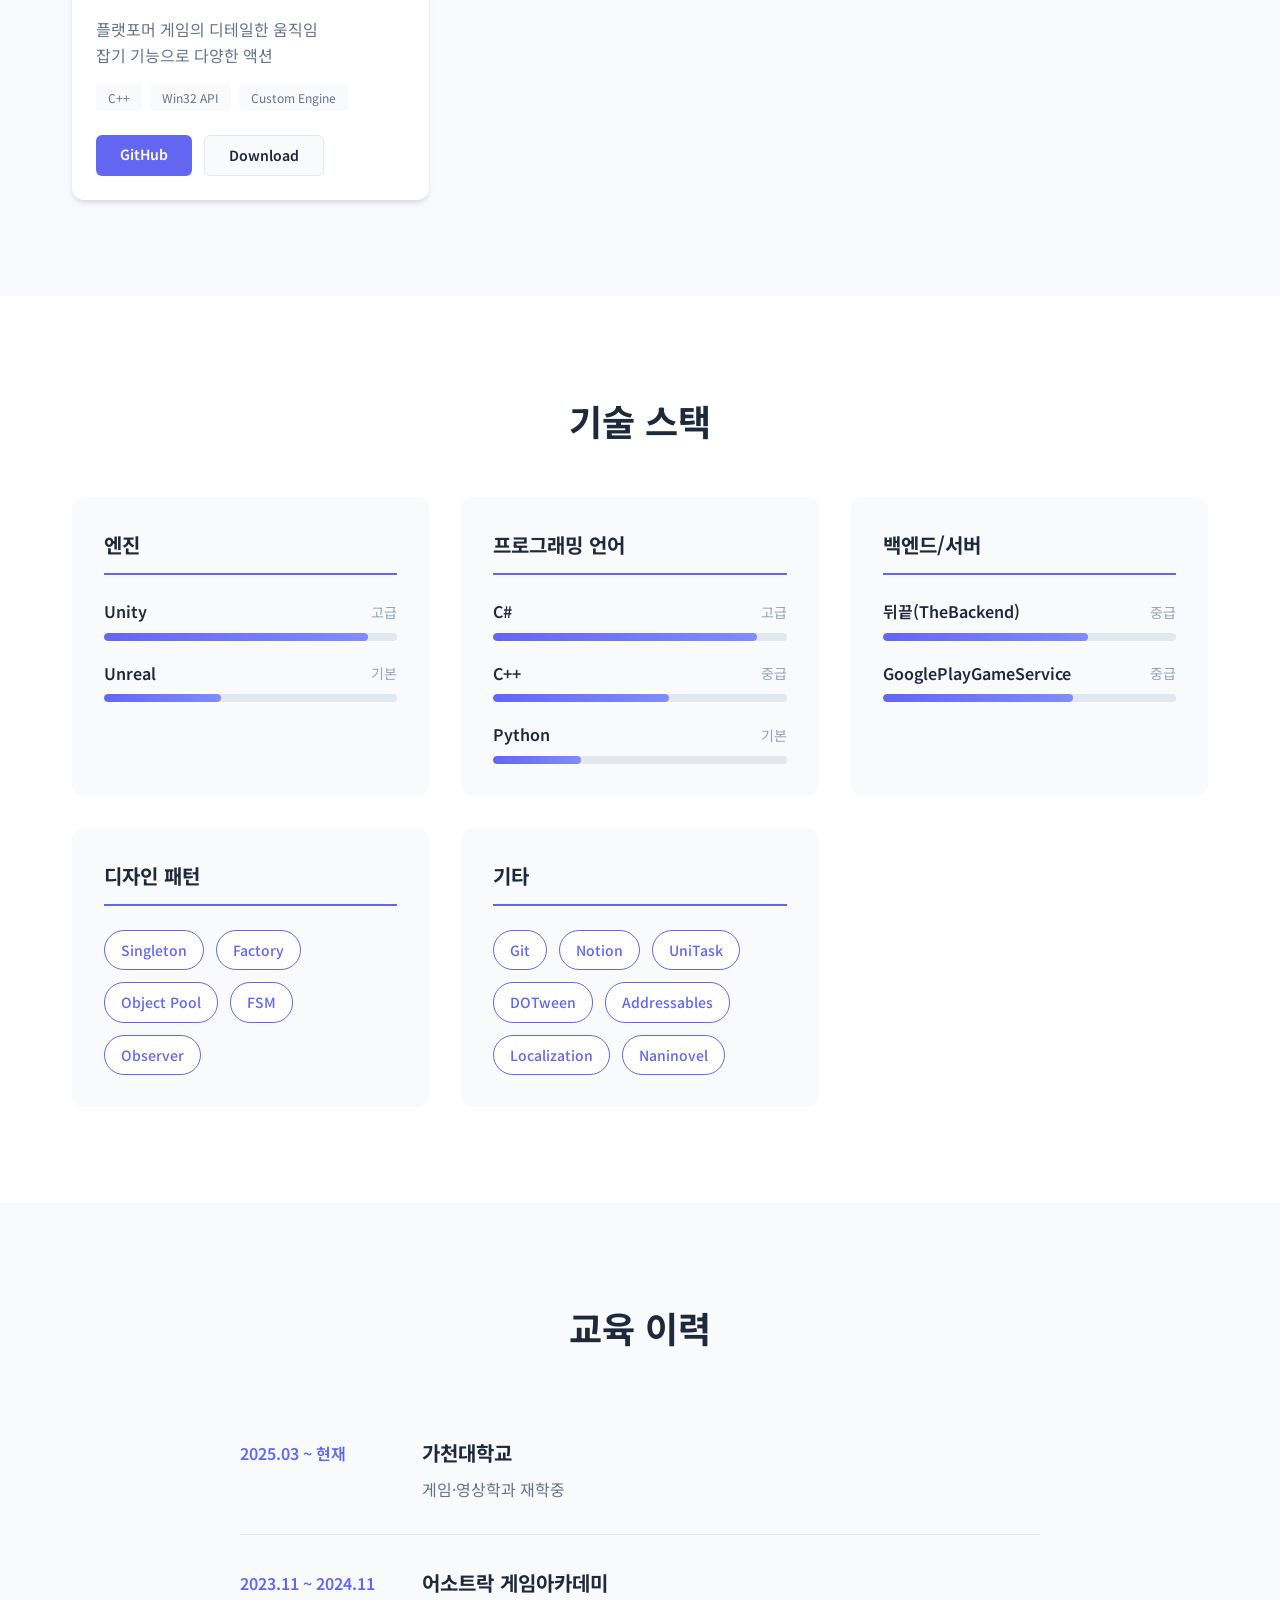
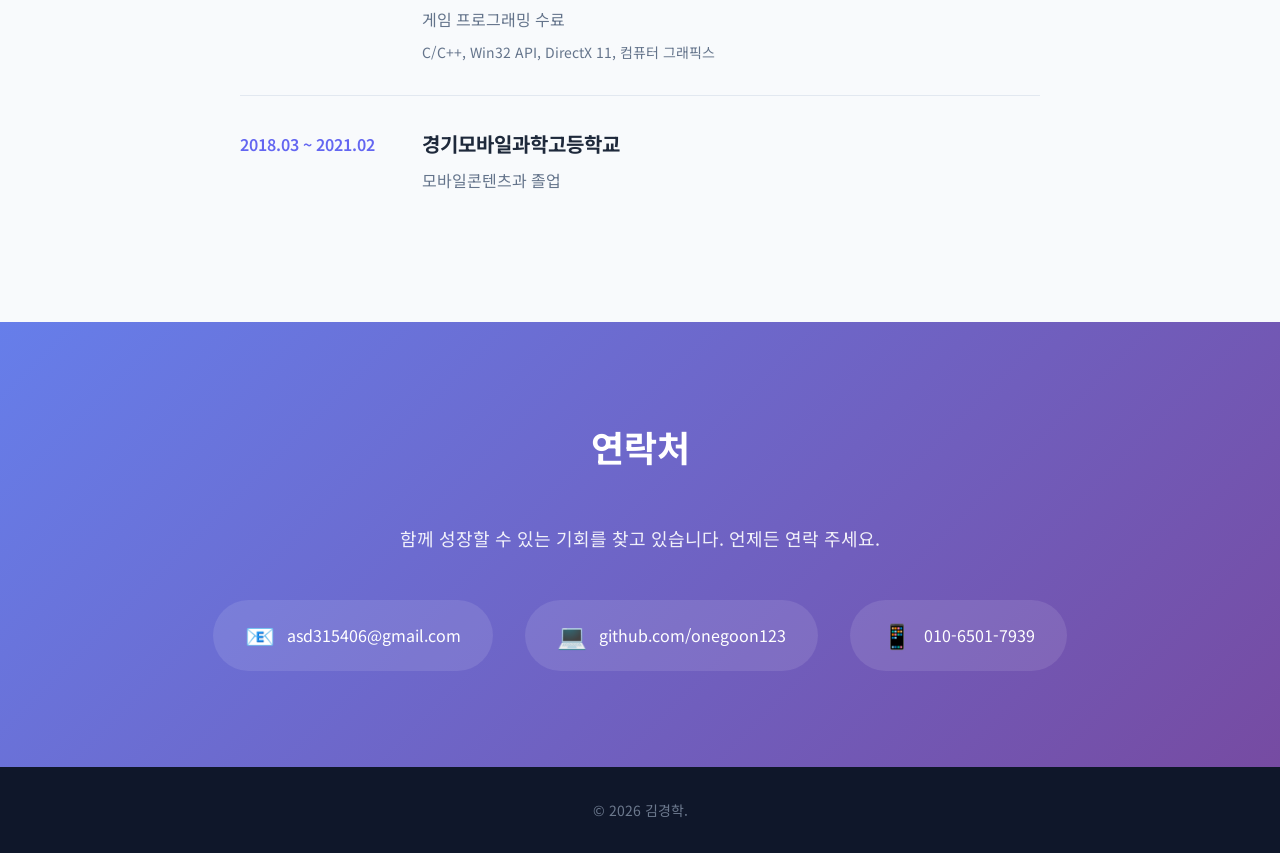
==== commit 64ca78af: "Update index" ====
--- a/index.html
+++ b/index.html
@@ -8,8 +8,8 @@
 
     <!-- SEO Meta Tags -->
     <meta name="description"
-        content="김경학의 게임 프로그래머 포트폴리오. Unity, C#, 뒤끝 등을 활용한 방치형 RPG, 뱀서라이크, 타워 디펜스 등 다양한 장르의 게임 개발 프로젝트 소개">
-    <meta name="keywords" content="게임 프로그래머, 유니티, Unity, C#, 게임 개발, 방치형 RPG, 뱀서라이크, 타워 디펜스, 포트폴리오, 뒤끝, GPGS">
+        content="신입 게임 프로그래머 김경학의 포트폴리오 페이지입니다. 잘부탁드립니다.">
+    <meta name="keywords" content="게임 프로그래머, 유니티, Unity, C#, 게임 개발">
     <meta name="author" content="김경학">
     <meta name="robots" content="index, follow">
     <meta name="theme-color" content="#6366f1">
@@ -19,10 +19,10 @@
     <meta property="og:site_name" content="김경학 포트폴리오">
     <meta property="og:title" content="김경학 - 게임 프로그래머 포트폴리오">
     <meta property="og:description"
-        content="Unity, C# 전문 게임 프로그래머 김경학의 포트폴리오. 방치형 RPG, 뱀서라이크, 타워 디펜스 등 다양한 게임 개발 프로젝트를 확인하세요.">
+        content="신입 게임 프로그래머 김경학의 포트폴리오 페이지입니다. 잘부탁드립니다.">
     <meta property="og:url" content="https://onegoon123.github.io/portfolio/">
     <meta property="og:image" content="./Images/metaimage.webp">
-    <meta property="og:image:alt" content="김경학 게임 프로그래머 포트폴리오 대표 이미지">
+    <meta property="og:image:alt" content="김경학 게임 프로그래머 포트폴리오">
     <meta property="og:image:width" content="1200">
     <meta property="og:image:height" content="630">
     <meta property="og:locale" content="ko_KR">
@@ -31,7 +31,7 @@
     <meta name="twitter:card" content="summary_large_image">
     <meta name="twitter:title" content="김경학 - 게임 프로그래머 포트폴리오">
     <meta name="twitter:description"
-        content="Unity, C# 전문 게임 프로그래머 김경학의 포트폴리오. 방치형 RPG, 뱀서라이크, 타워 디펜스 등 다양한 게임 개발 프로젝트를 확인하세요.">
+        content="신입 게임 프로그래머 김경학의 포트폴리오 페이지입니다. 잘부탁드립니다.">
     <meta name="twitter:image" content="./Images/metaimage.webp">
 
     <!-- Canonical URL -->
@@ -80,8 +80,7 @@
             <div class="hero-content">
                 <div class="hero-text">
                     <h1>안녕하세요,<br>게임 프로그래머<br><span class="highlight">김경학</span> 입니다</h1>
-                    <p class="hero-subtitle">4개의 모바일 게임을 출시하고 LLM 기반 캐릭터 채팅,<br>뒤끝 서버 연동 등 실전 경험을 쌓은 게임
-                        프로그래머입니다.<br>Unity와 C#을 주로 사용하며, Unreal Engine과 C++도 다룹니다.</p>
+                    <p class="hero-subtitle">4개의 모바일 게임을 출시했으며 <br>다양한 팀 프로젝트를 진행한 경험이 있는 신입 프로그래머입니다.<br><br>[Unity, C#, Unreal, C++]</p>
                     <div class="hero-stats">
                         <div class="stat-item">
                             <span class="stat-number">6회</span>
@@ -656,7 +655,7 @@
     <!-- Footer -->
     <footer class="footer">
         <div class="container">
-            <p>&copy; 2026 김경학. All Rights Reserved.</p>
+            <p>&copy; 2026 김경학.</p>
         </div>
     </footer>
 
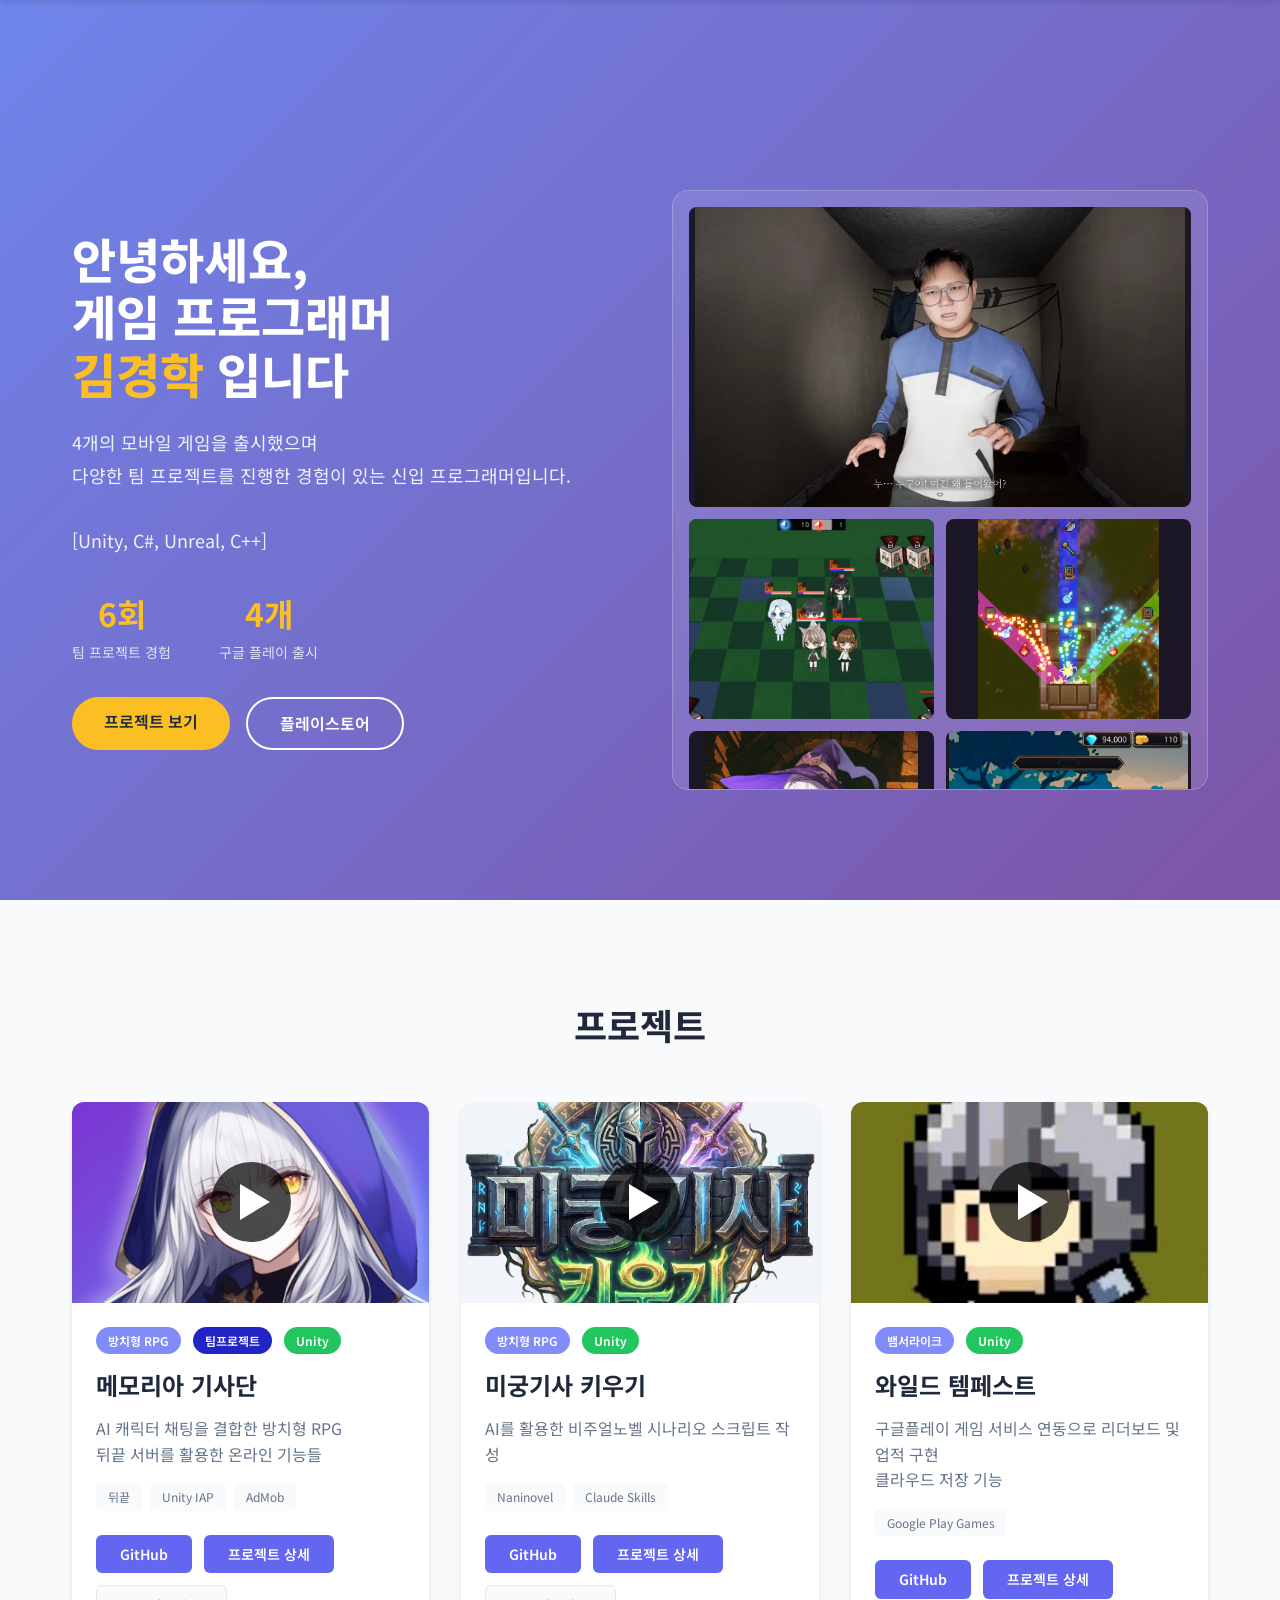
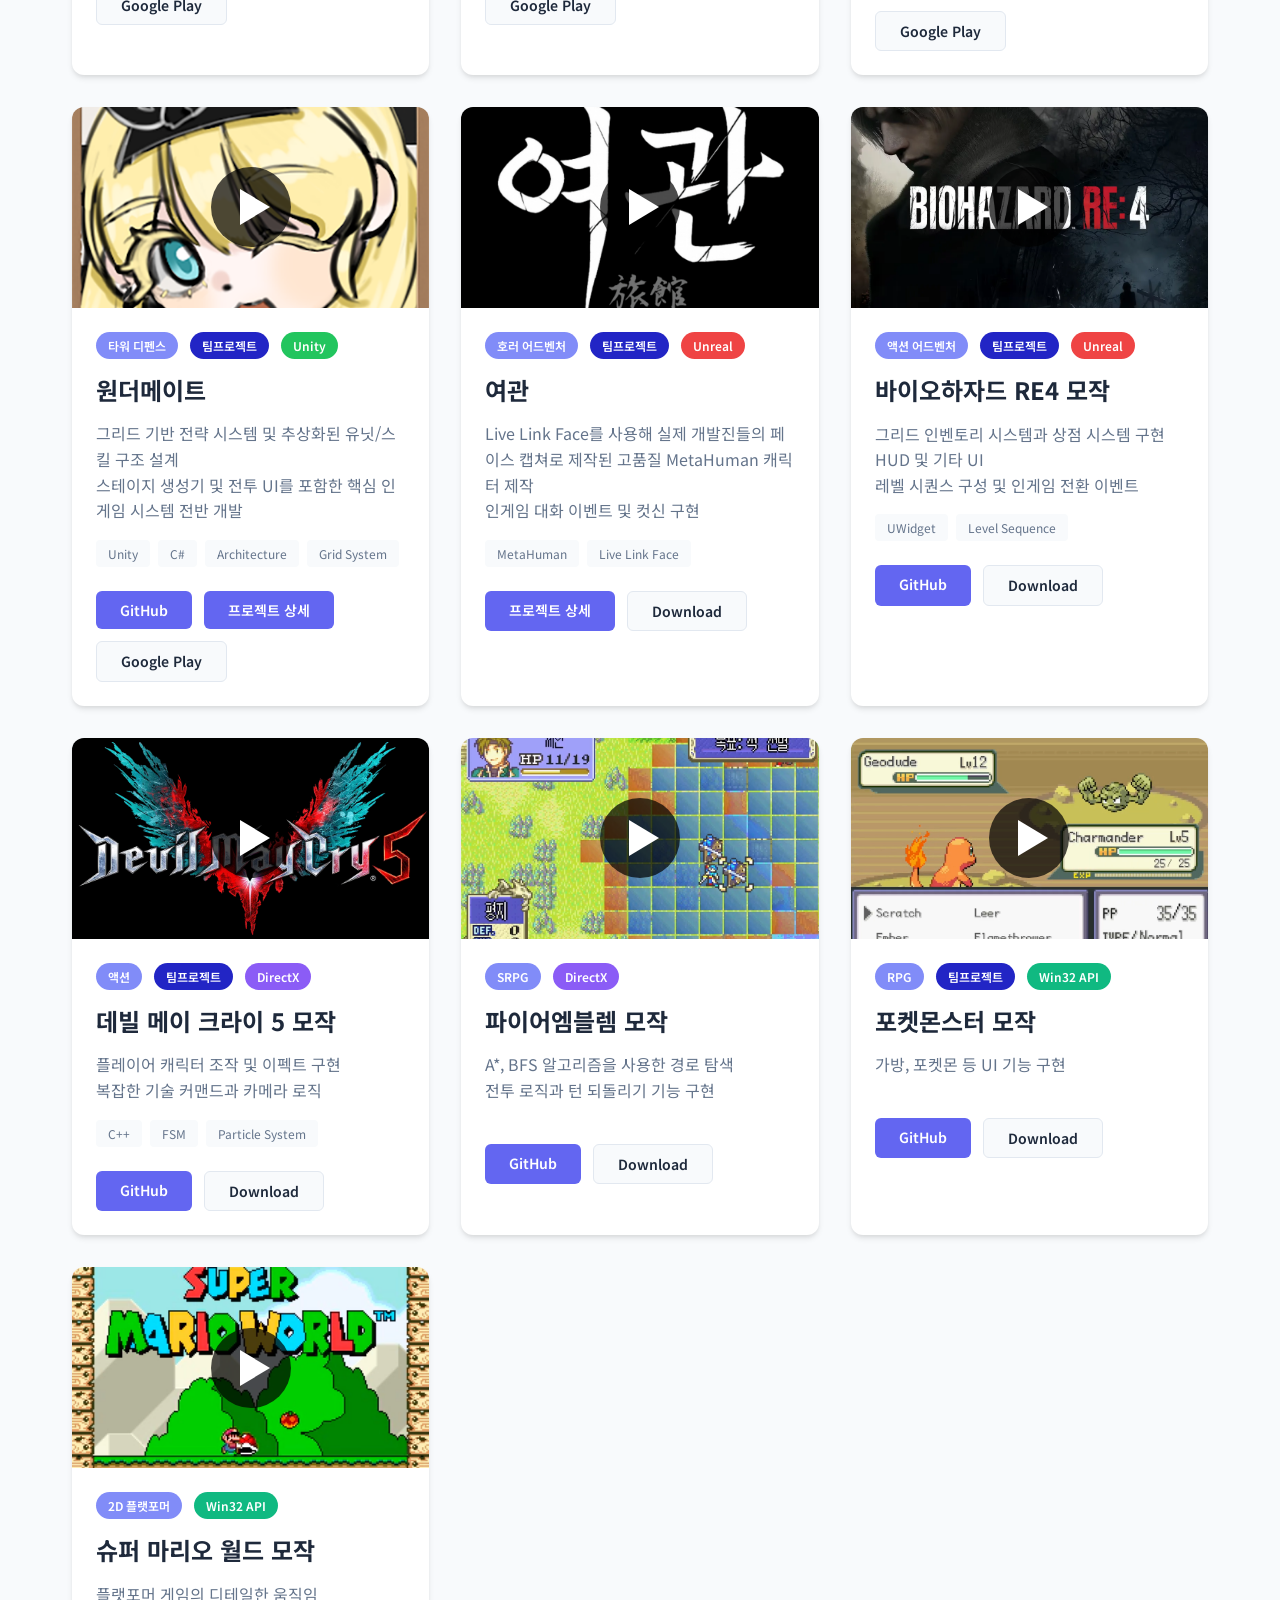
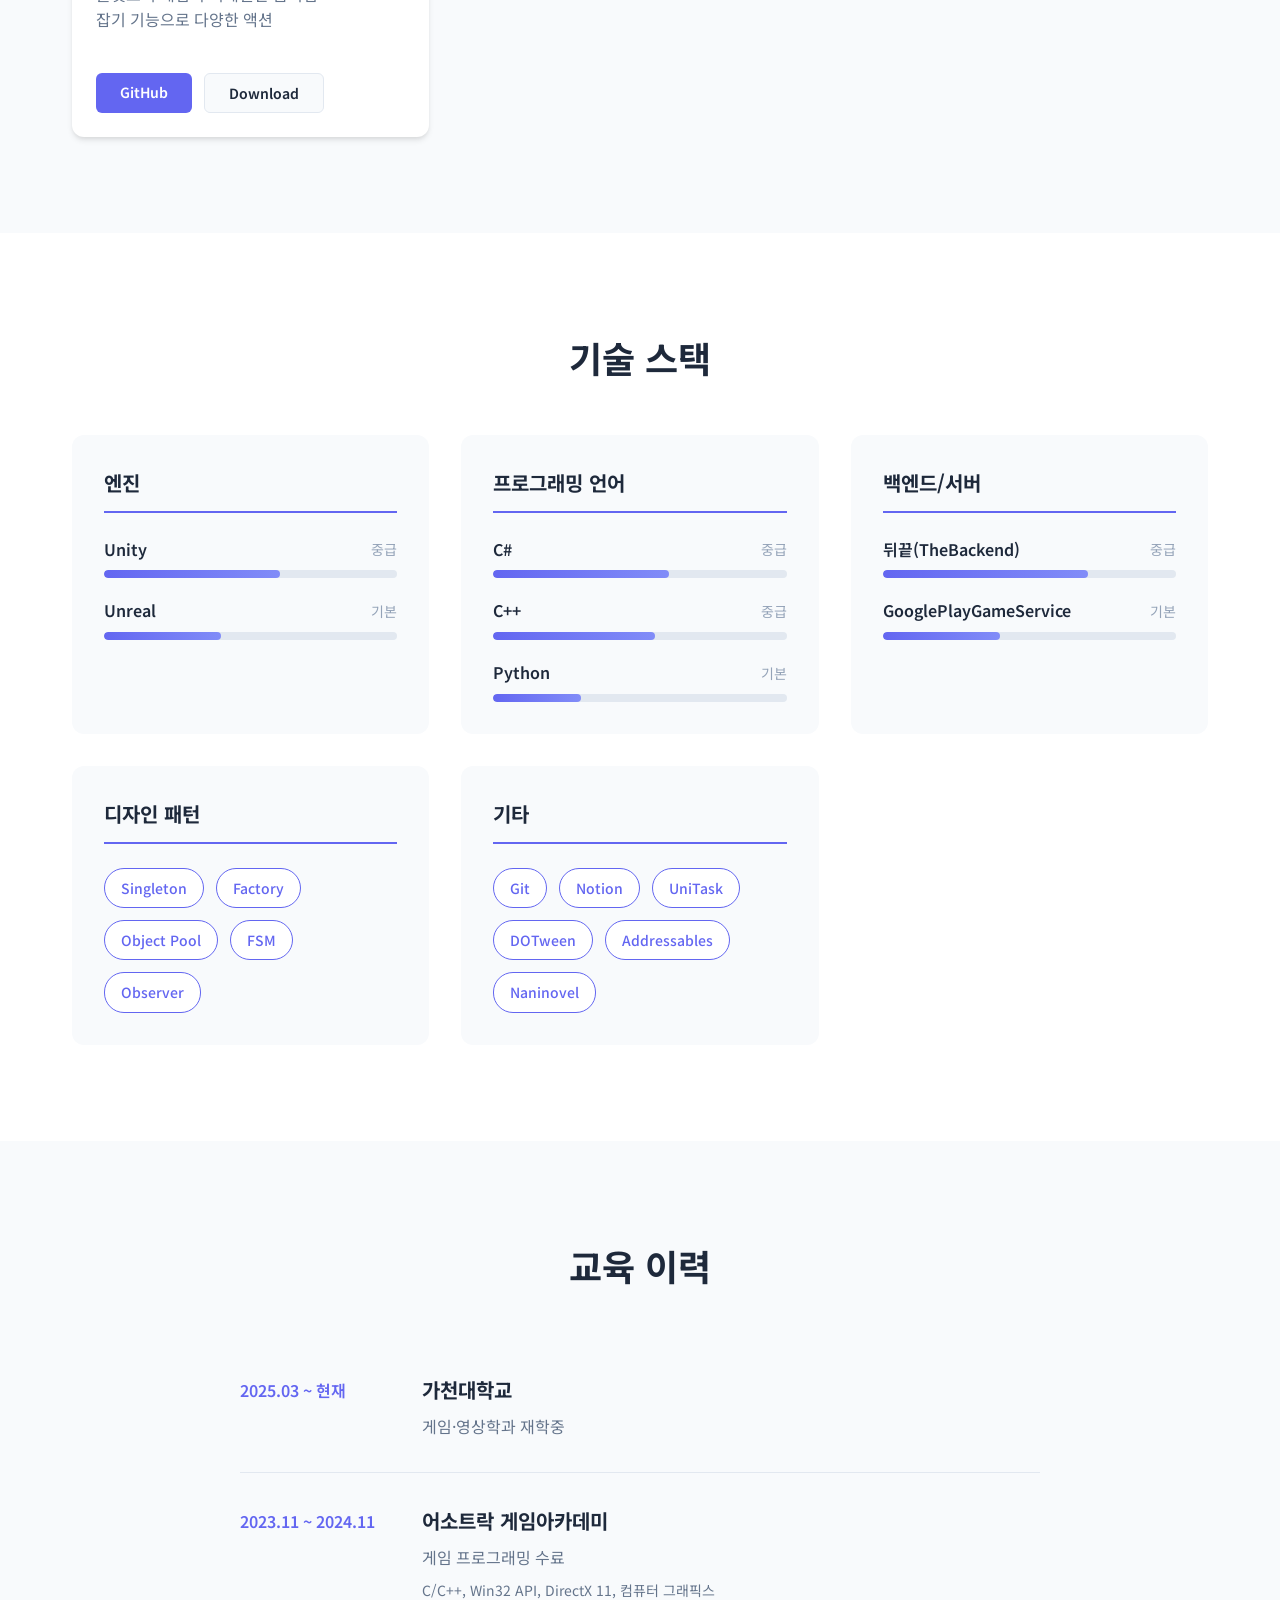
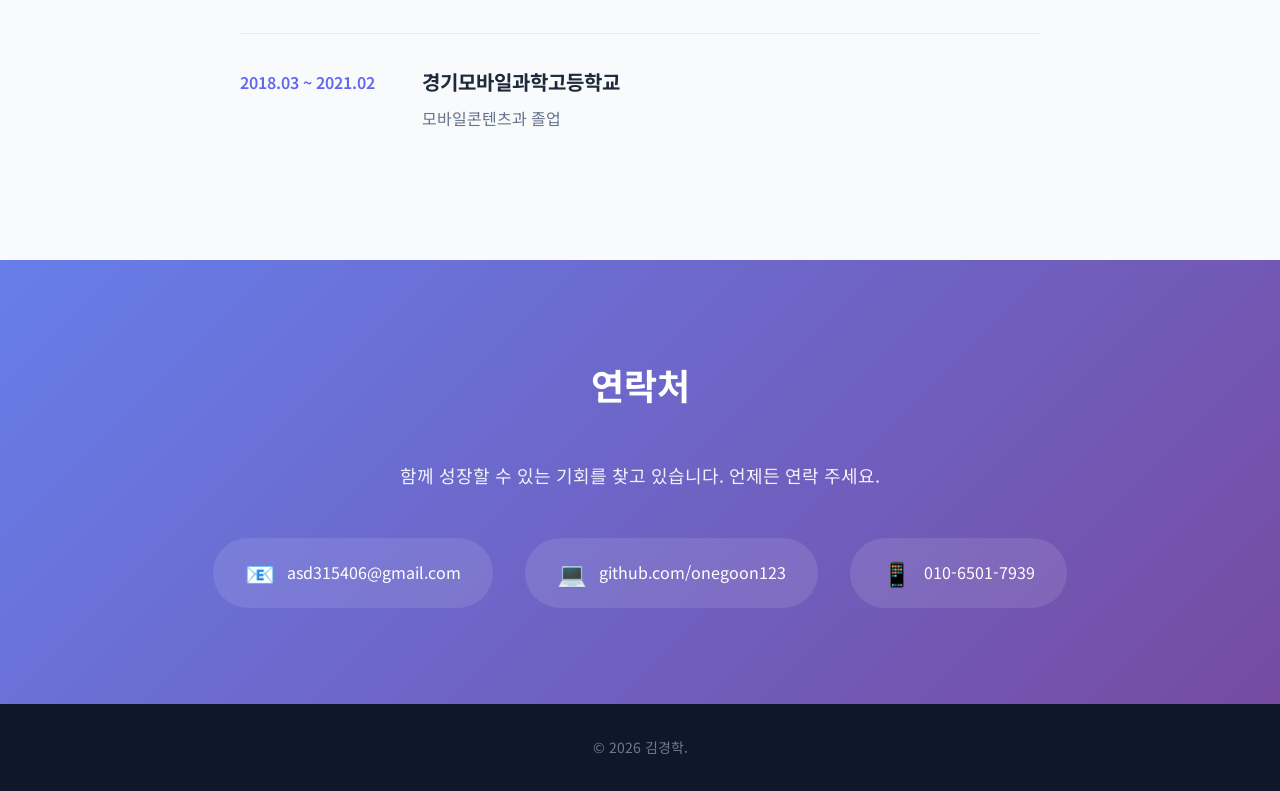
==== commit efab7a1f: "Update index" ====
--- a/index.html
+++ b/index.html
@@ -196,10 +196,9 @@
                         <h3 class="project-title">메모리아 기사단</h3>
                         <p class="project-description">AI 캐릭터 채팅을 결합한 방치형 RPG<br>뒤끝 서버를 활용한 온라인 기능들</p>
                         <div class="project-tech">
-                            <span>Unity</span>
-                            <span>C#</span>
                             <span>뒤끝</span>
-                            <span>LLM API</span>
+                            <span>Unity IAP</span>
+                            <span>AdMob</span>
                         </div>
                         <div class="project-links">
                             <a href="https://github.com/onegoon123/MemoriaKnights" class="project-link" target="_blank"
@@ -226,10 +225,8 @@
                         <h3 class="project-title">미궁기사 키우기</h3>
                         <p class="project-description">AI를 활용한 비주얼노벨 시나리오 스크립트 작성</p>
                         <div class="project-tech">
-                            <span>Unity</span>
-                            <span>C#</span>
+                            <span>Naninovel</span>
                             <span>Claude Skills</span>
-                            <span>Naninovel</span>
                         </div>
                         <div class="project-links">
                             <a href="https://github.com/onegoon123/LabyrinthKnight" class="project-link" target="_blank"
@@ -256,9 +253,7 @@
                         <h3 class="project-title">와일드 템페스트</h3>
                         <p class="project-description">구글플레이 게임 서비스 연동으로 리더보드 및 업적 구현<br>클라우드 저장 기능</p>
                         <div class="project-tech">
-                            <span>Unity</span>
-                            <span>C#</span>
-                            <span>GPGS</span>
+                            <span>Google Play Games</span>
                         </div>
                         <div class="project-links">
                             <a href="https://github.com/onegoon123/WildTempest" class="project-link" target="_blank"
@@ -317,9 +312,8 @@
                         <p class="project-description">Live Link Face를 사용해 실제 개발진들의 페이스 캡쳐로 제작된 고품질 MetaHuman 캐릭터
                             제작<br>인게임 대화 이벤트 및 컷신 구현</p>
                         <div class="project-tech">
-                            <span>Unreal Engine 5</span>
                             <span>MetaHuman</span>
-                            <span>Blueprint</span>
+                            <span>Live Link Face</span>
                         </div>
                         <div class="project-links">
                             <a href="여관_상세.html" class="project-link" target="_blank" rel="noopener">프로젝트 상세</a>
@@ -343,12 +337,10 @@
                         <span class="teamproject-tag">팀프로젝트</span>
                         <span class="engine-tag unreal">Unreal</span>
                         <h3 class="project-title">바이오하자드 RE4 모작</h3>
-                        <p class="project-description">그리드 인벤토리 시스템과 상점 시스템<br>구현</p>
-                        <div class="project-tech">
-                            <span>Unreal</span>
-                            <span>C++</span>
-                            <span>Blueprint</span>
-                            <span>Interface</span>
+                        <p class="project-description">그리드 인벤토리 시스템과 상점 시스템 구현<br>HUD 및 기타 UI<br>레벨 시퀀스 구성 및 인게임 전환 이벤트</p>
+                        <div class="project-tech">
+                            <span>UWidget</span>
+                            <span>Level Sequence</span>
                         </div>
                         <div class="project-links">
                             <a href="https://github.com/rudtlrdl96/BiohazardRe4" class="project-link" target="_blank"
@@ -373,12 +365,11 @@
                         <span class="teamproject-tag">팀프로젝트</span>
                         <span class="engine-tag directx">DirectX</span>
                         <h3 class="project-title">데빌 메이 크라이 5 모작</h3>
-                        <p class="project-description">플레이어 캐릭터 움직임 및 이펙트 구현<br>복잡한 기술 커맨드과 카메라 로직</p>
-                        <div class="project-tech">
-                            <span>Unreal Engine</span>
+                        <p class="project-description">플레이어 캐릭터 조작 및 이펙트 구현<br>복잡한 기술 커맨드과 카메라 로직</p>
+                        <div class="project-tech">
                             <span>C++</span>
-                            <span>Blueprint</span>
-                            <span>Networking</span>
+                            <span>FSM</span>
+                            <span>Particle System</span>
                         </div>
                         <div class="project-links">
                             <a href="https://github.com/rudtlrdl96/DMC5" class="project-link" target="_blank"
@@ -404,10 +395,6 @@
                         <h3 class="project-title">파이어엠블렘 모작</h3>
                         <p class="project-description">A*, BFS 알고리즘을 사용한 경로 탐색<br>전투 로직과 턴 되돌리기 기능 구현</p>
                         <div class="project-tech">
-                            <span>C++</span>
-                            <span>DirectX</span>
-                            <span>Math Library</span>
-                            <span>Rendering Pipeline</span>
                         </div>
                         <div class="project-links">
                             <a href="https://github.com/onegoon123/FireEmblem_DirectX" class="project-link"
@@ -434,8 +421,6 @@
                         <h3 class="project-title">포켓몬스터 모작</h3>
                         <p class="project-description">가방, 포켓몬 등 UI 기능 구현</p>
                         <div class="project-tech">
-                            <span>C++</span>
-                            <span>Win32 API</span>
                         </div>
                         <div class="project-links">
                             <a href="https://github.com/KyungUnMin/PocketMon" class="project-link" target="_blank"
@@ -461,9 +446,6 @@
                         <h3 class="project-title">슈퍼 마리오 월드 모작</h3>
                         <p class="project-description">플랫포머 게임의 디테일한 움직임<br>잡기 기능으로 다양한 액션</p>
                         <div class="project-tech">
-                            <span>C++</span>
-                            <span>Win32 API</span>
-                            <span>Custom Engine</span>
                         </div>
                         <div class="project-links">
                             <a href="https://github.com/onegoon123/SuperMarioWorld_API" class="project-link"
@@ -490,10 +472,10 @@
                         <div class="skill-item">
                             <div class="skill-info">
                                 <span class="skill-name">Unity</span>
-                                <span class="skill-level">고급</span>
+                                <span class="skill-level">중급</span>
                             </div>
                             <div class="skill-bar">
-                                <div class="skill-fill" style="width: 90%"></div>
+                                <div class="skill-fill" style="width: 60%"></div>
                             </div>
                         </div>
                         <div class="skill-item">
@@ -514,10 +496,10 @@
                         <div class="skill-item">
                             <div class="skill-info">
                                 <span class="skill-name">C#</span>
-                                <span class="skill-level">고급</span>
+                                <span class="skill-level">중급</span>
                             </div>
                             <div class="skill-bar">
-                                <div class="skill-fill" style="width: 90%"></div>
+                                <div class="skill-fill" style="width: 60%"></div>
                             </div>
                         </div>
                         <div class="skill-item">
@@ -526,7 +508,7 @@
                                 <span class="skill-level">중급</span>
                             </div>
                             <div class="skill-bar">
-                                <div class="skill-fill" style="width: 60%"></div>
+                                <div class="skill-fill" style="width: 55%"></div>
                             </div>
                         </div>
                         <div class="skill-item">
@@ -556,10 +538,10 @@
                         <div class="skill-item">
                             <div class="skill-info">
                                 <span class="skill-name">GooglePlayGameService</span>
-                                <span class="skill-level">중급</span>
+                                <span class="skill-level">기본</span>
                             </div>
                             <div class="skill-bar">
-                                <div class="skill-fill" style="width: 65%"></div>
+                                <div class="skill-fill" style="width: 40%"></div>
                             </div>
                         </div>
                     </div>
@@ -584,7 +566,6 @@
                         <span class="skill-tag">UniTask</span>
                         <span class="skill-tag">DOTween</span>
                         <span class="skill-tag">Addressables</span>
-                        <span class="skill-tag">Localization</span>
                         <span class="skill-tag">Naninovel</span>
                     </div>
                 </div>
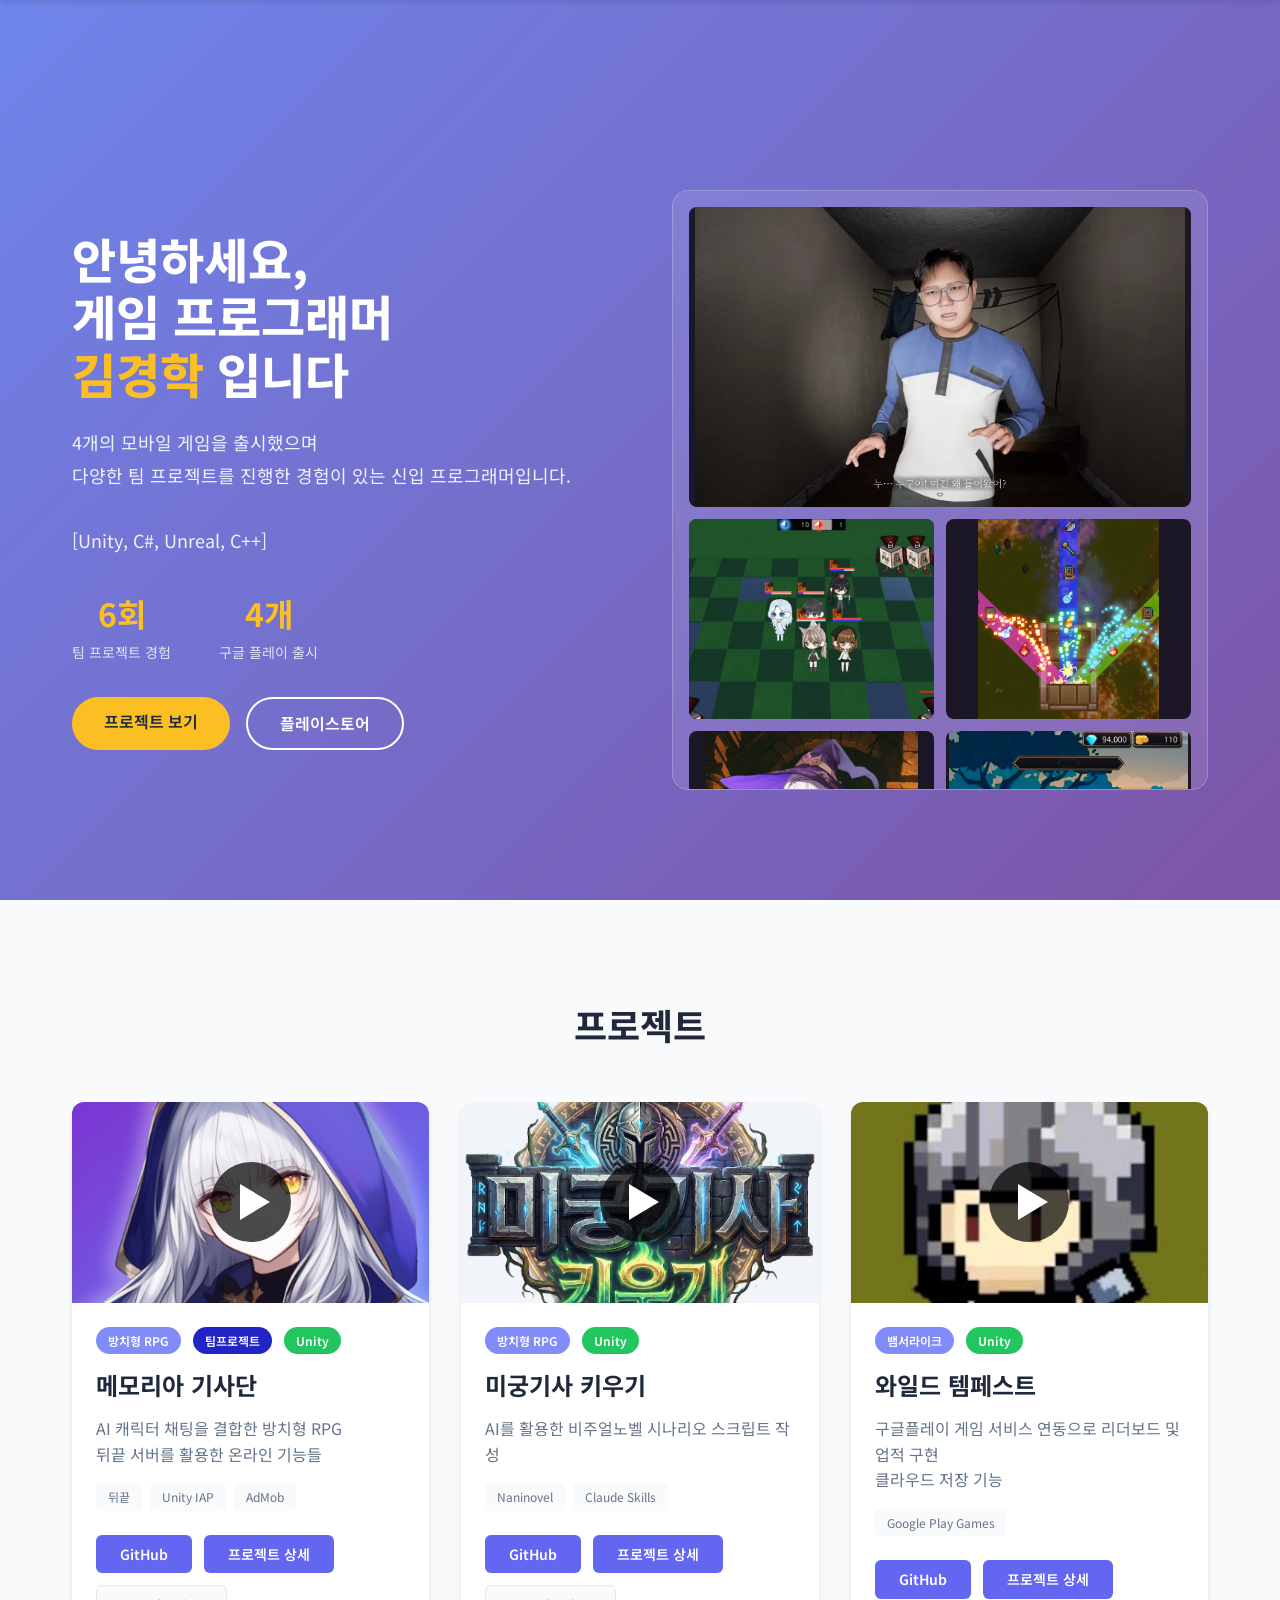
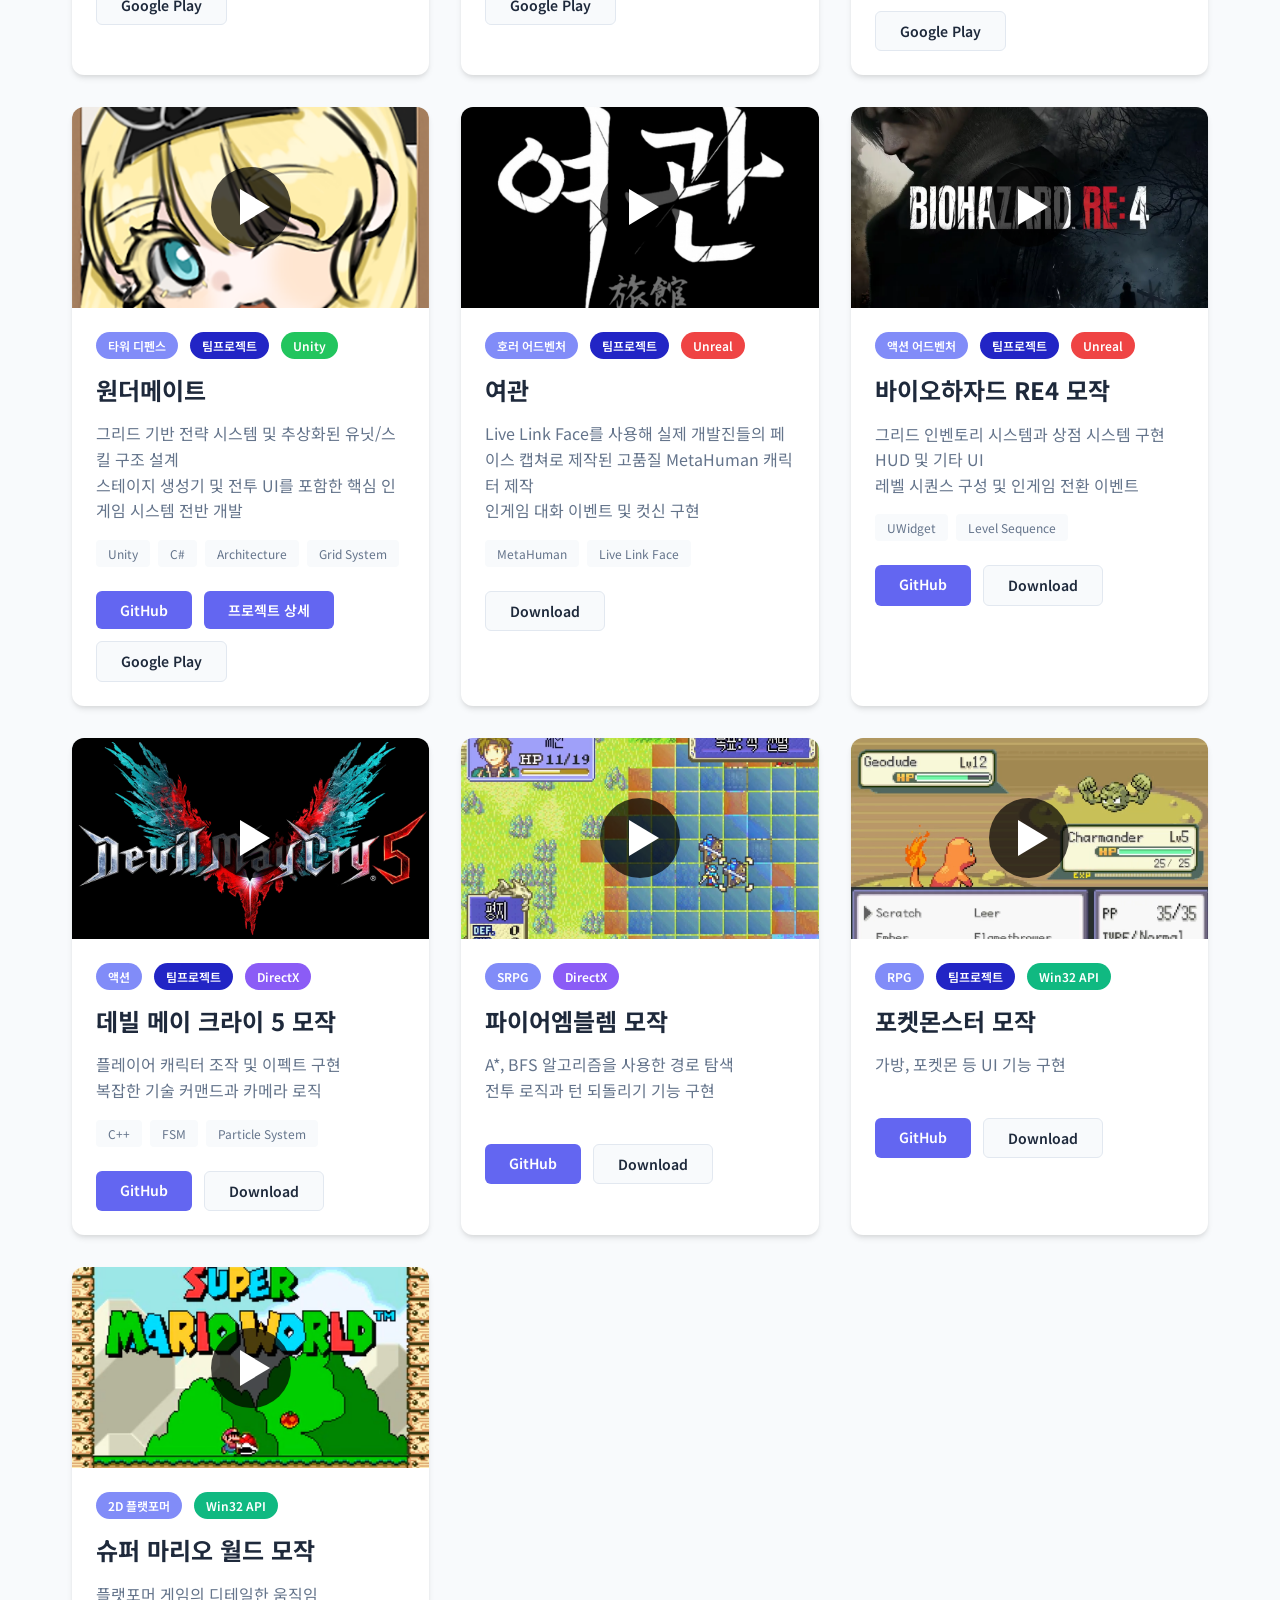
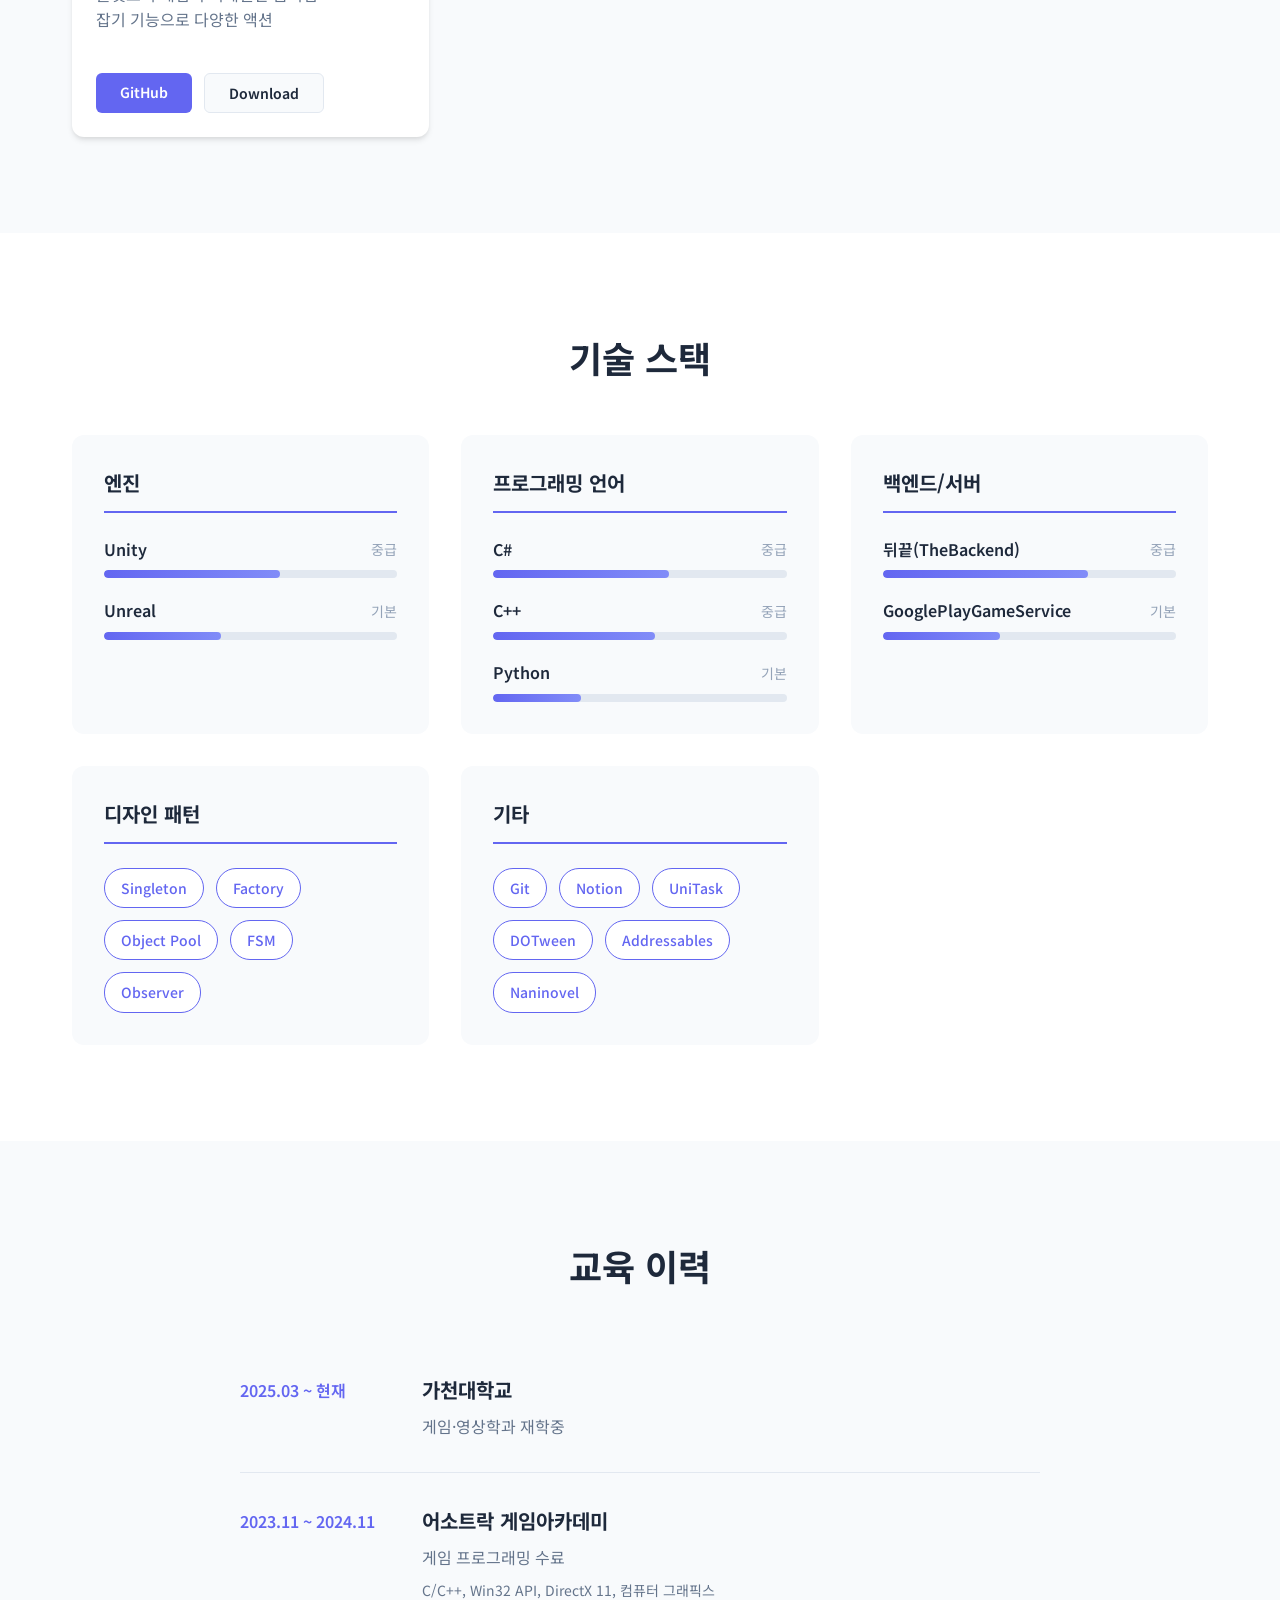
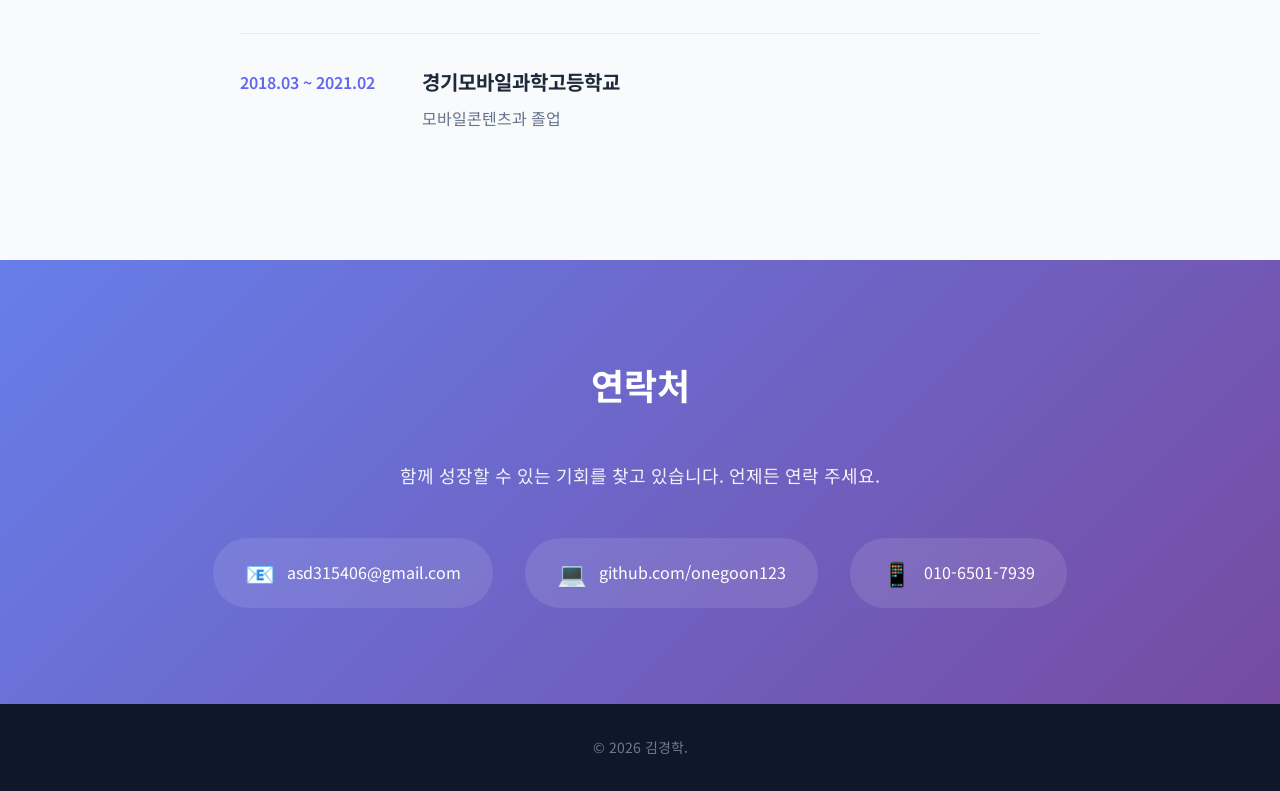
==== commit ded35697: "Update doc Co-authored-by: Copilot <copilot@github.com>" ====
--- a/index.html
+++ b/index.html
@@ -316,7 +316,7 @@
                             <span>Live Link Face</span>
                         </div>
                         <div class="project-links">
-                            <a href="여관_상세.html" class="project-link" target="_blank" rel="noopener">프로젝트 상세</a>
+                            <!-- <a href="여관_상세.html" class="project-link" target="_blank" rel="noopener">프로젝트 상세</a> -->
                             <a href="https://drive.google.com/file/d/1Dygttq4Yuxdx1qzb8JvkOzv7Q65RGBPR/view?usp=drive_link"
                                 class="project-link demo" target="_blank" rel="noopener" download>Download</a>
                         </div>
--- a/css/style.css
+++ b/css/style.css
@@ -270,7 +270,7 @@
 }
 
 .code-block pre {
-    overflow-x: auto;
+    overflow-x: visible;
 }
 
 .code-block code {
@@ -1161,7 +1161,8 @@
     padding: 1.5rem;
     border-radius: 8px;
     margin: 1.5rem 0;
-    overflow-x: auto;
+    white-space: pre-wrap;
+    word-break: break-all;
 }
 
 .doc-content pre code {
@@ -1171,6 +1172,8 @@
     font-size: 0.85rem;
     line-height: 1.7;
     text-shadow: none;
+    white-space: pre-wrap;
+    word-break: break-all;
 }
 
 .doc-content table {
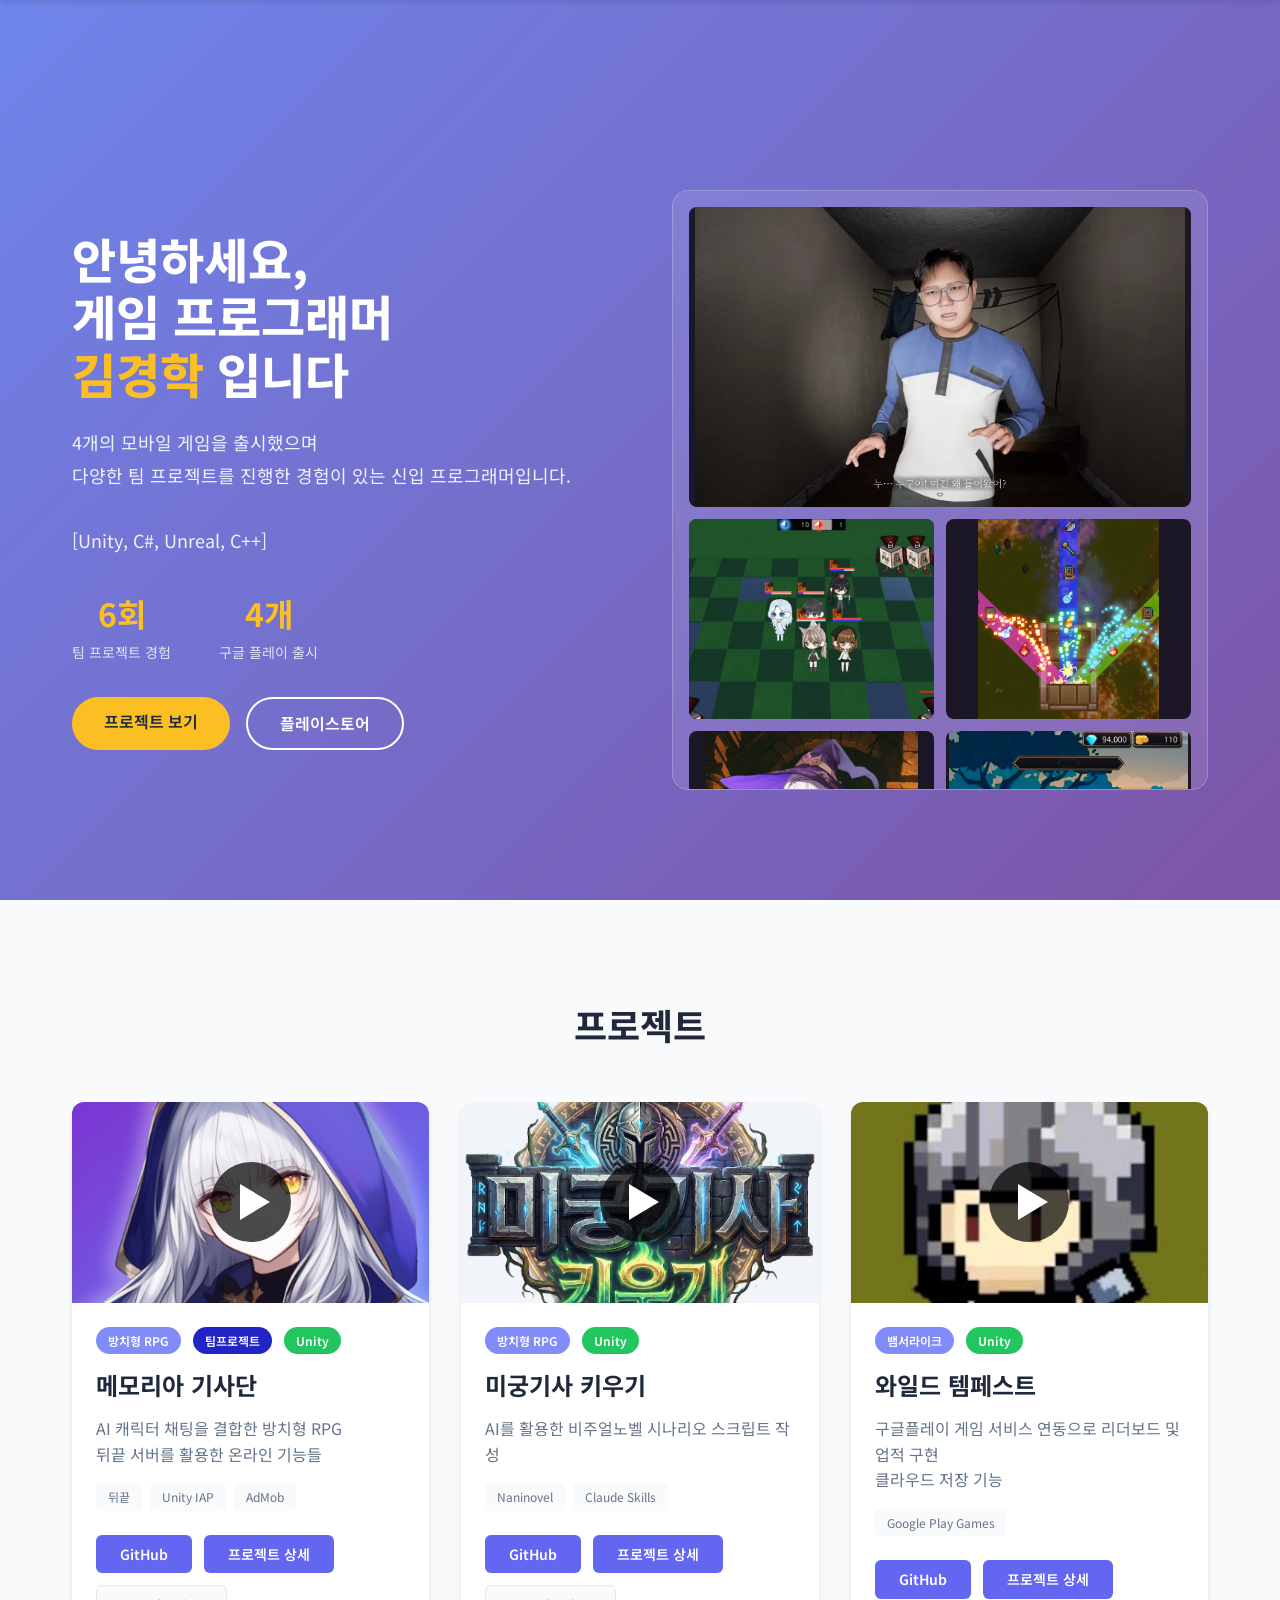
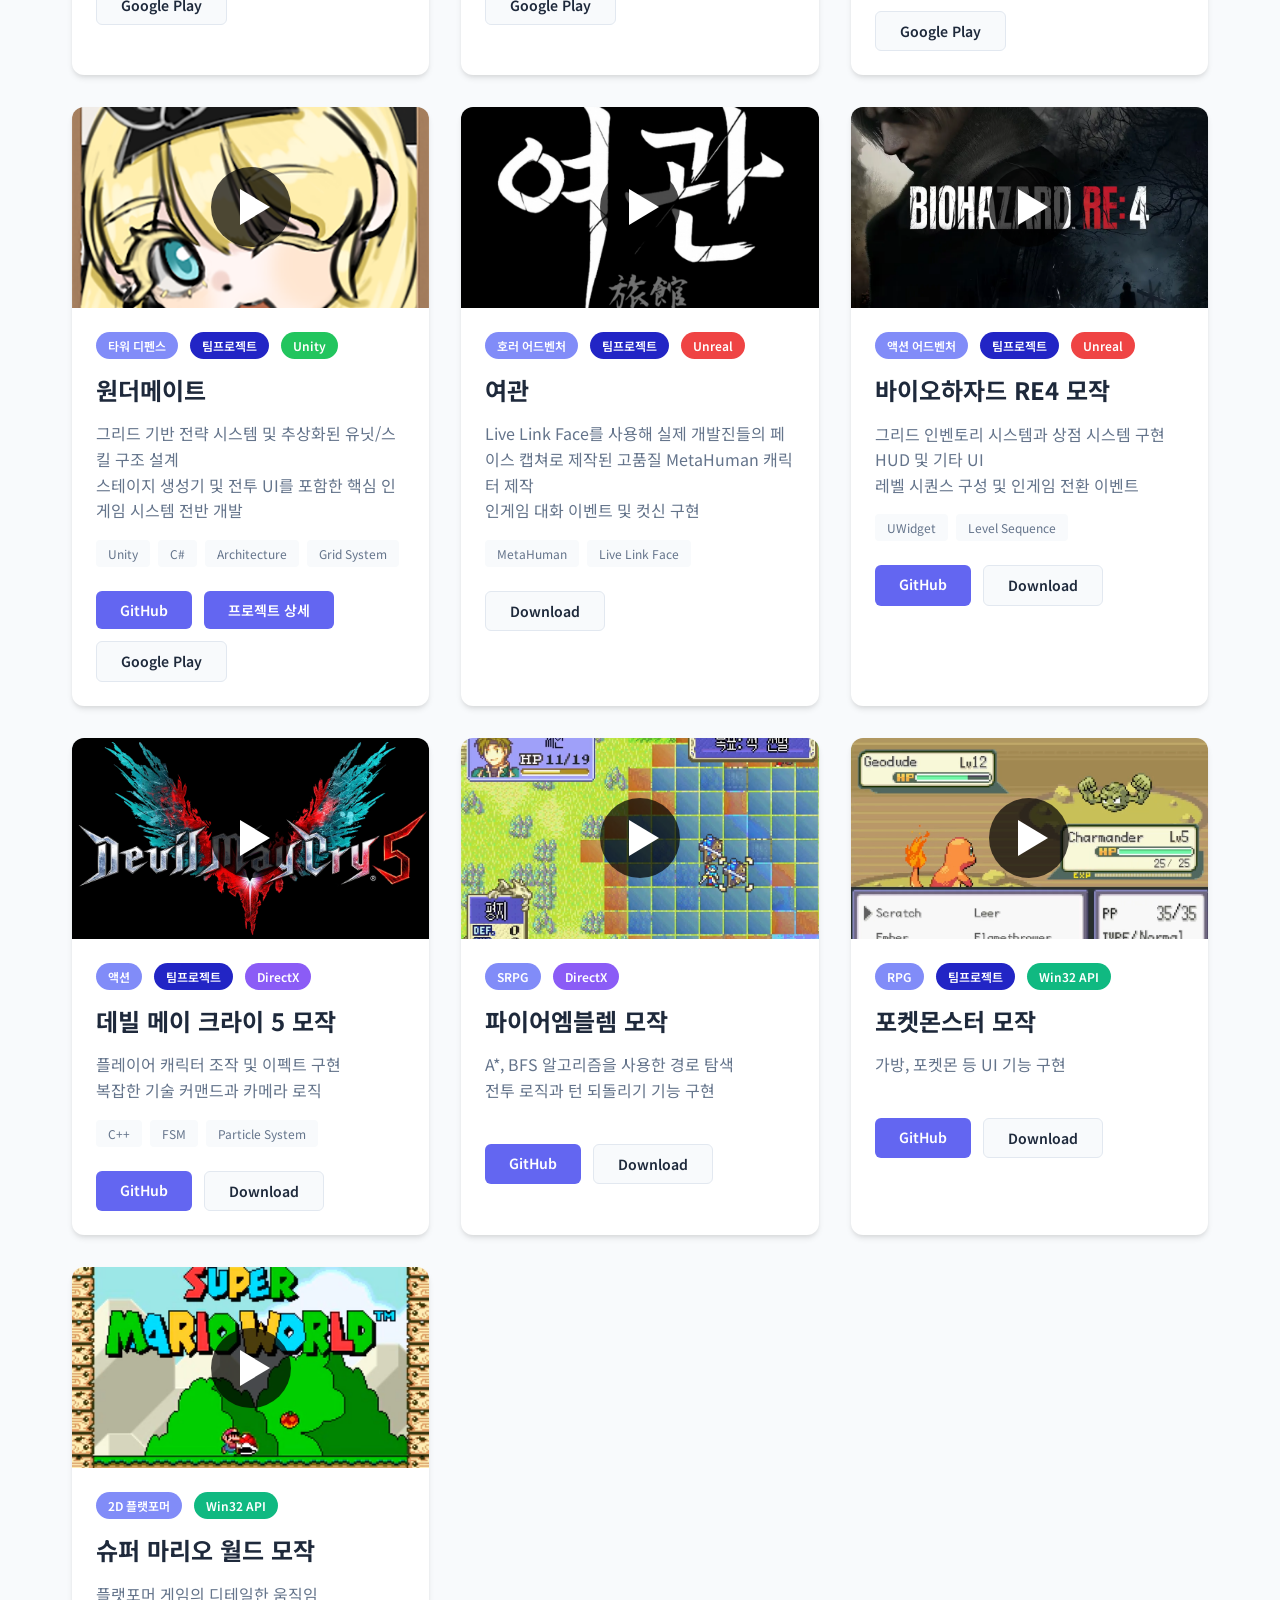
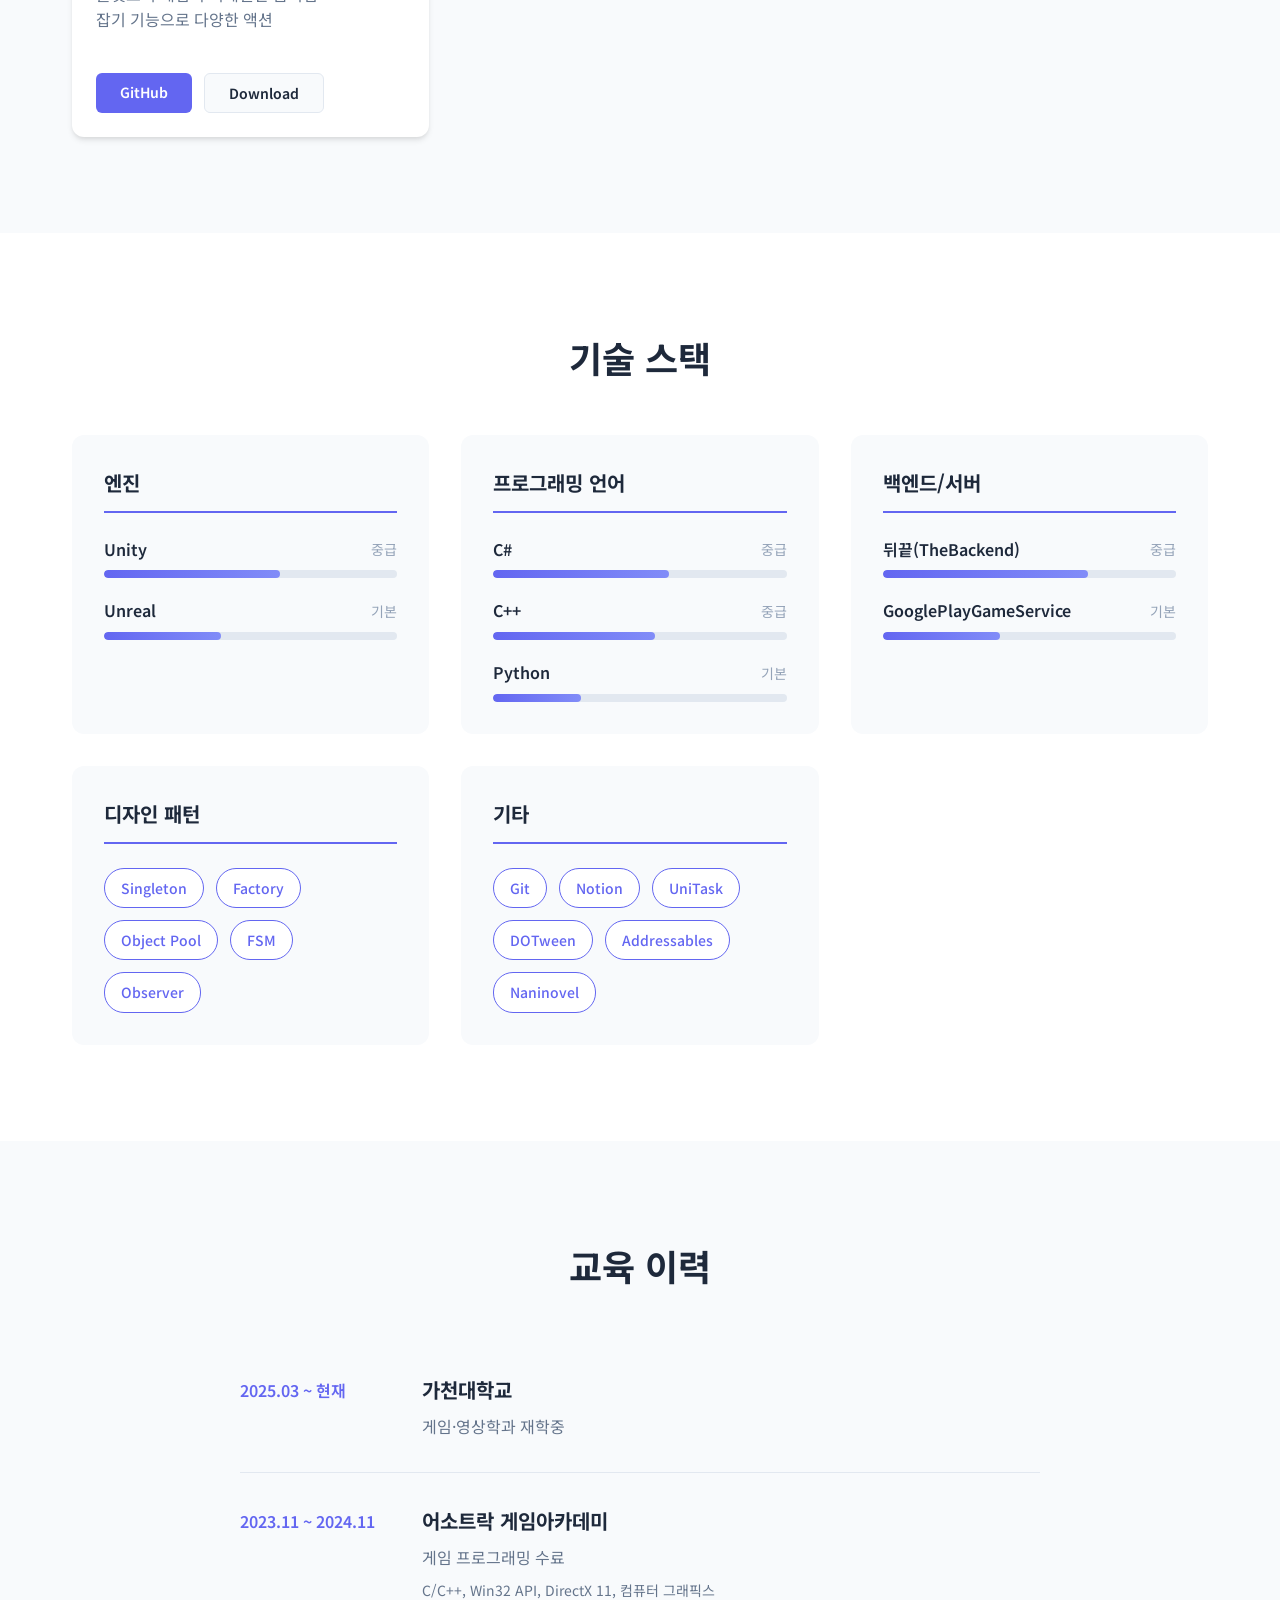
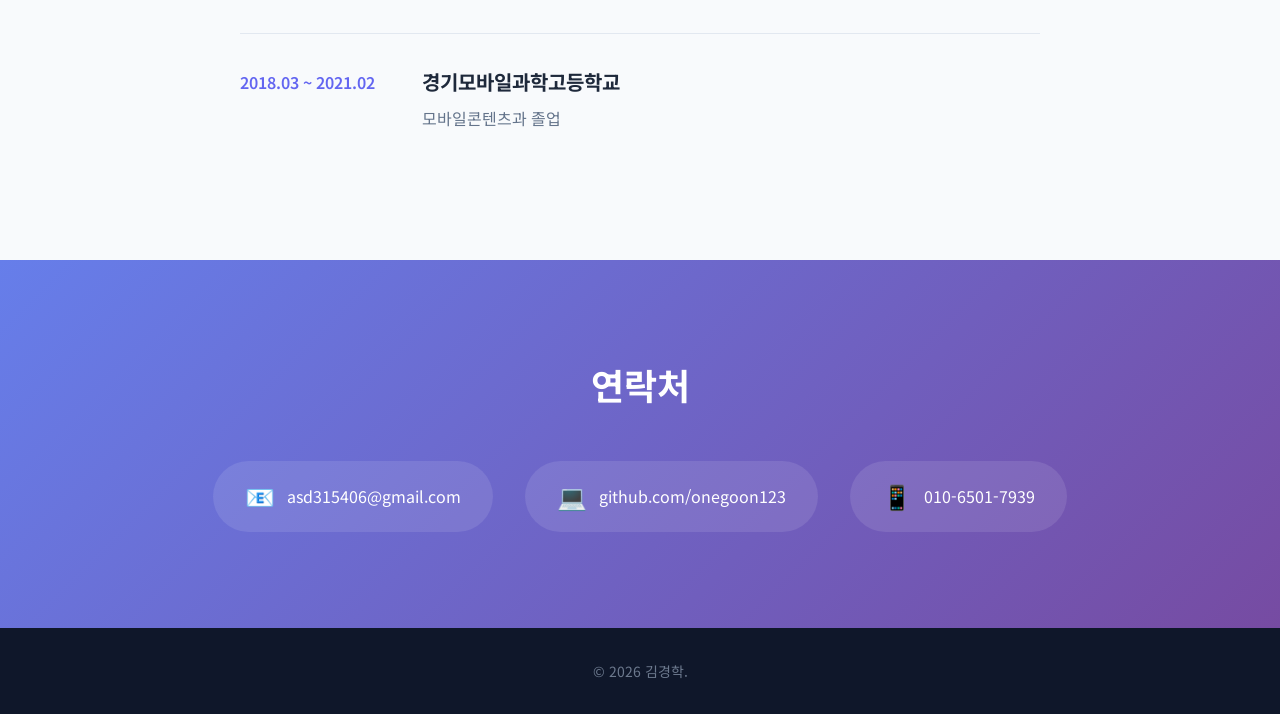
==== commit b8dc2429: "Update" ====
--- a/index.html
+++ b/index.html
@@ -60,7 +60,6 @@
                         <a href="미궁기사키우기_상세.html" class="dropdown-item">미궁기사 키우기</a>
                         <a href="와일드템페스트_상세.html" class="dropdown-item">와일드 템페스트</a>
                         <a href="원더메이트_상세.html" class="dropdown-item">원더메이트</a>
-                        <a href="여관_상세.html" class="dropdown-item">여관</a>
                     </div>
                 </div>
                 <a href="#skills" class="nav-link">기술 스택</a>
@@ -614,17 +613,16 @@
         <div class="container">
             <h2 class="section-title">연락처</h2>
             <div class="contact-content">
-                <p class="contact-description">함께 성장할 수 있는 기회를 찾고 있습니다. 언제든 연락 주세요.</p>
                 <div class="contact-links">
-                    <a href="mailto:asd315406@gmail.com" class="contact-link">
+                    <a class="contact-link">
                         <span class="contact-icon">📧</span>
                         <span>asd315406@gmail.com</span>
                     </a>
-                    <a href="https://github.com/onegoon123" class="contact-link" target="_blank" rel="noopener">
+                    <a class="contact-link">
                         <span class="contact-icon">💻</span>
                         <span>github.com/onegoon123</span>
                     </a>
-                    <a href="tel:010-6501-7939" class="contact-link">
+                    <a class="contact-link">
                         <span class="contact-icon">📱</span>
                         <span>010-6501-7939</span>
                     </a>
--- a/css/style.css
+++ b/css/style.css
@@ -1151,9 +1151,11 @@
     background-color: #f1f5f9;
     padding: 0.2rem 0.5rem;
     border-radius: 4px;
-    font-family: 'Fira Code', monospace;
+    font-family: 'Consolas', 'Monaco', 'Courier New', monospace;
     font-size: 0.875rem;
     color: #dc2626;
+    text-decoration: none;
+    border: none;
 }
 
 .doc-content pre {
@@ -1161,19 +1163,22 @@
     padding: 1.5rem;
     border-radius: 8px;
     margin: 1.5rem 0;
-    white-space: pre-wrap;
-    word-break: break-all;
+    border: 1px solid #334155;
+    white-space: pre;
+    overflow-x: auto;
+    line-height: 1.6;
 }
 
 .doc-content pre code {
     background-color: transparent;
     padding: 0;
-    color: #e2e8f0;
-    font-size: 0.85rem;
-    line-height: 1.7;
+    color: #f1f5f9;
+    font-size: 0.95rem;
+    line-height: 1.8;
     text-shadow: none;
-    white-space: pre-wrap;
-    word-break: break-all;
+    font-weight: 400;
+    text-decoration: none;
+    font-family: 'Consolas', 'Monaco', 'Courier New', monospace;
 }
 
 .doc-content table {
@@ -1268,3 +1273,79 @@
         gap: 0.5rem;
     }
 }
+
+/* ============================================
+   PDF Print Optimization
+   ============================================ */
+@media print {
+    /* 코드 블록 PDF 최적화 */
+    .doc-content pre {
+        background-color: #ffffff !important;
+        border: 3px solid #1e293b !important;
+        border-radius: 4px !important;
+        padding: 1.5rem !important;
+        page-break-inside: avoid !important;
+        white-space: pre-wrap !important;
+        word-break: keep-all !important;
+        overflow-wrap: break-word !important;
+        box-shadow: none !important;
+    }
+
+    .doc-content pre code {
+        color: #1e293b !important;
+        font-size: 0.85rem !important;
+        line-height: 1.7 !important;
+        font-weight: 400 !important;
+        text-decoration: none !important;
+        font-family: 'Consolas', 'Monaco', 'Courier New', monospace !important;
+    }
+
+    /* 인라인 코드도 대비 개선 */
+    .doc-content code,
+    a code,
+    .doc-content a code {
+        background-color: #e2e8f0 !important;
+        color: #be123c !important;
+        border: none !important;
+        font-weight: 500 !important;
+        text-decoration: none !important;
+        outline: none !important;
+        box-shadow: none !important;
+    }
+
+    /* 페이지 나눔 방지 */
+    .problem-box,
+    .solution-box,
+    .result-box,
+    table,
+    h2,
+    h3,
+    h4 {
+        page-break-inside: avoid !important;
+    }
+
+    /* 테이블 개선 */
+    table {
+        page-break-inside: avoid !important;
+    }
+
+    th,
+    td {
+        border: 1px solid #64748b !important;
+    }
+
+    /* 네비게이션 숨기기 */
+    .navbar,
+    .doc-nav {
+        display: none !important;
+    }
+
+    /* 여백 조정 */
+    .tech-doc {
+        padding: 1rem !important;
+    }
+
+    .doc-content {
+        padding: 1rem !important;
+    }
+}
